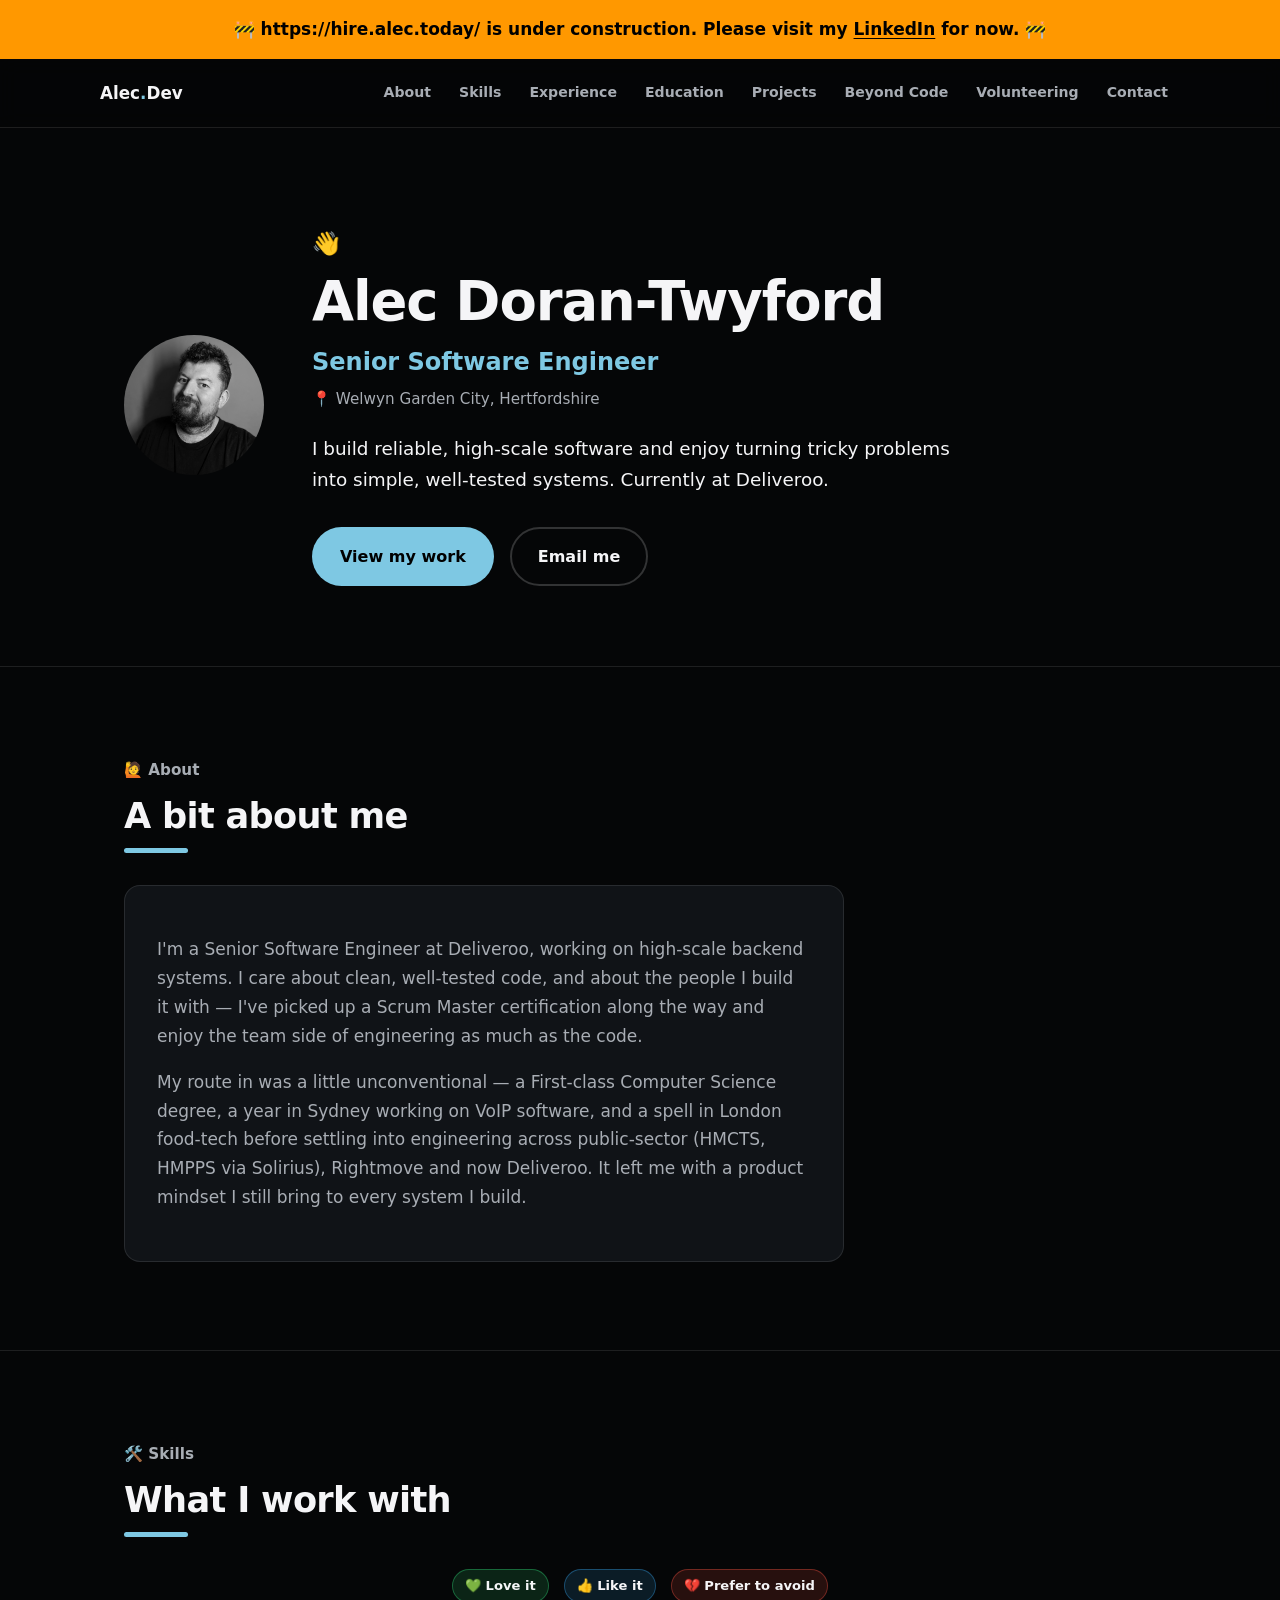
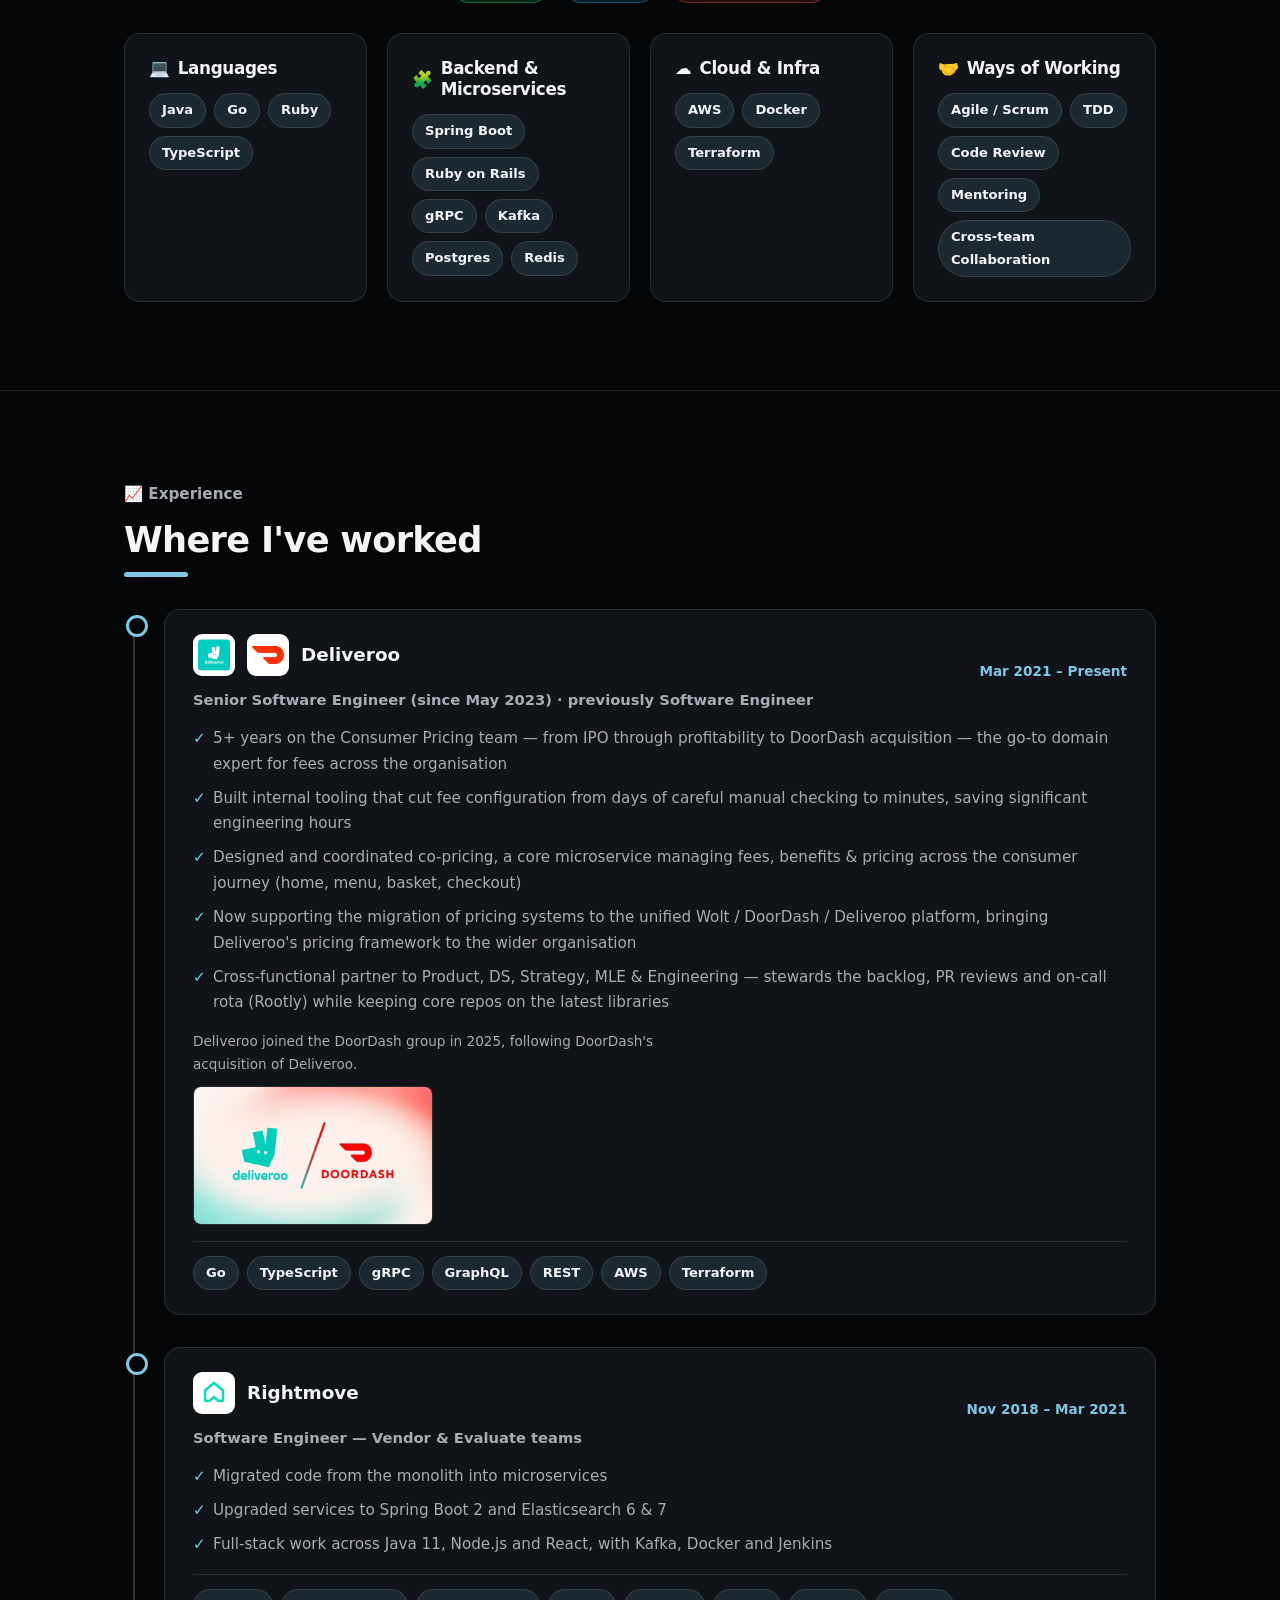
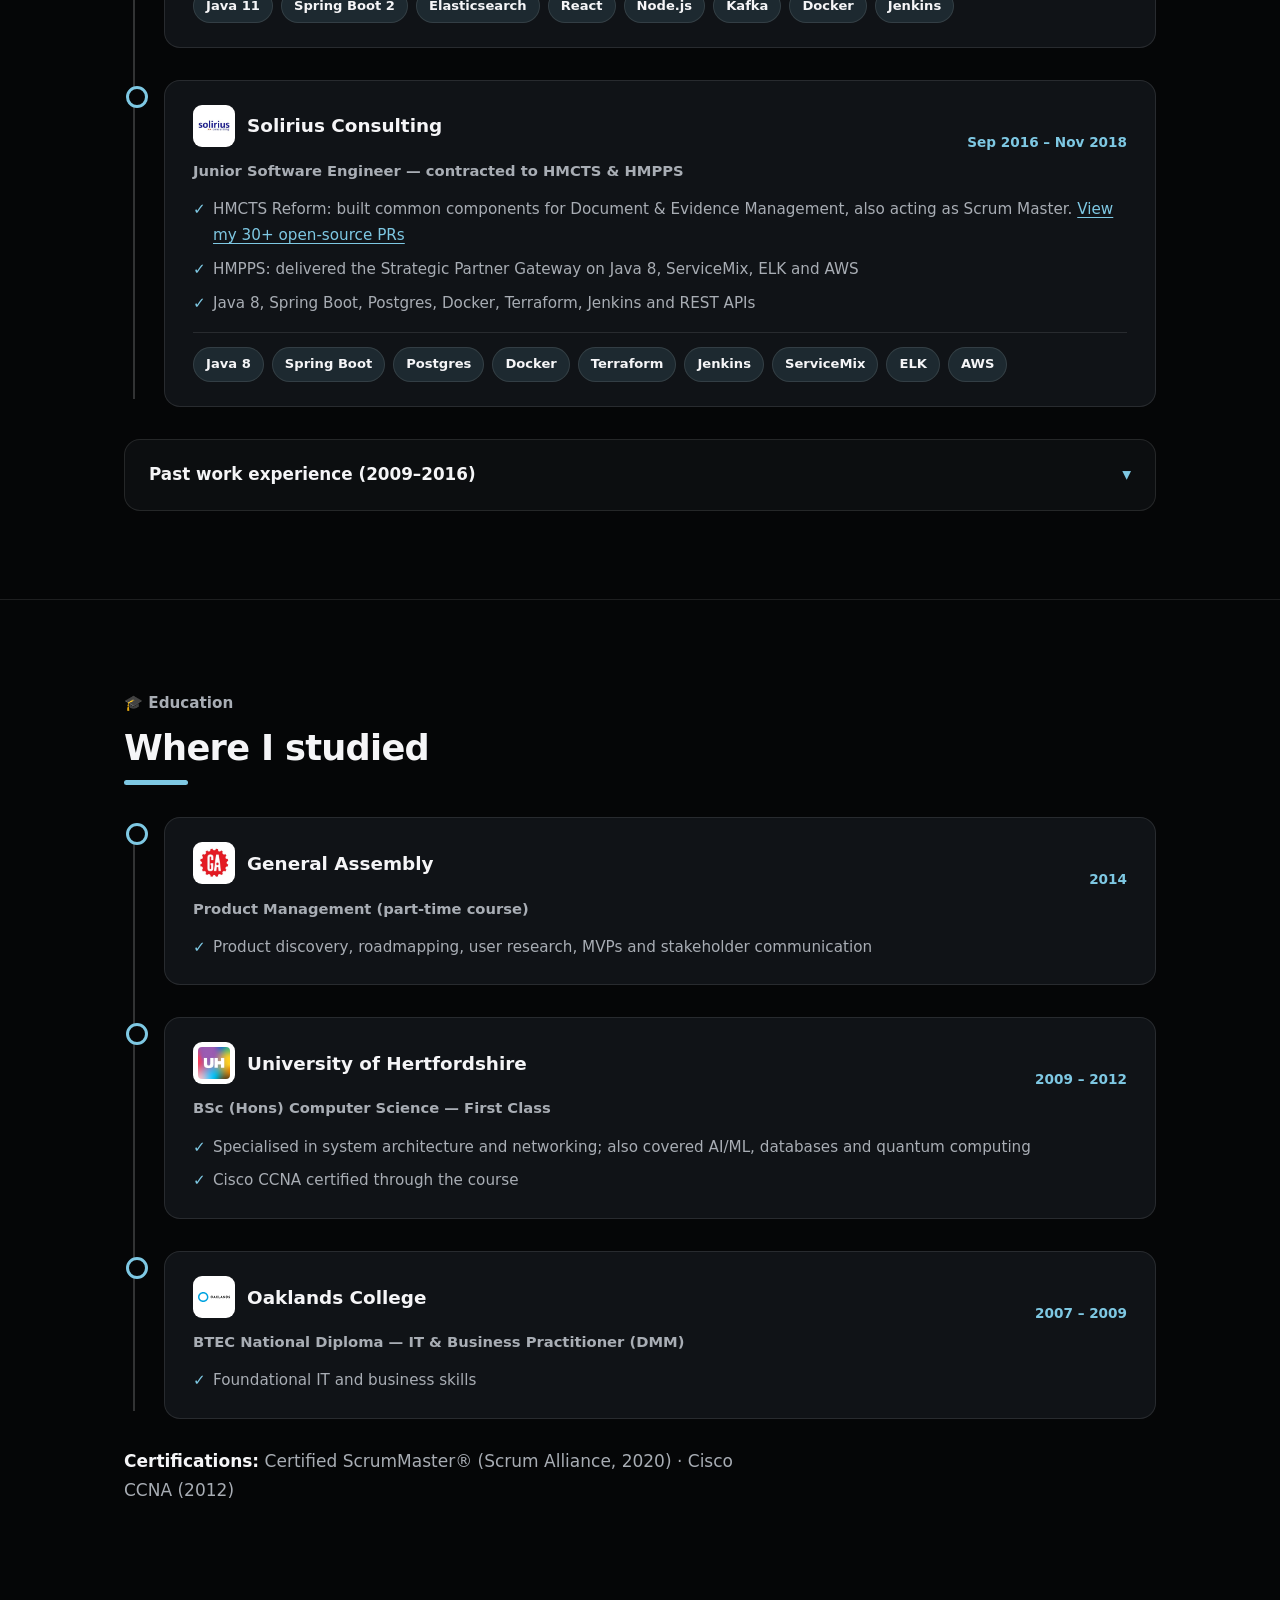
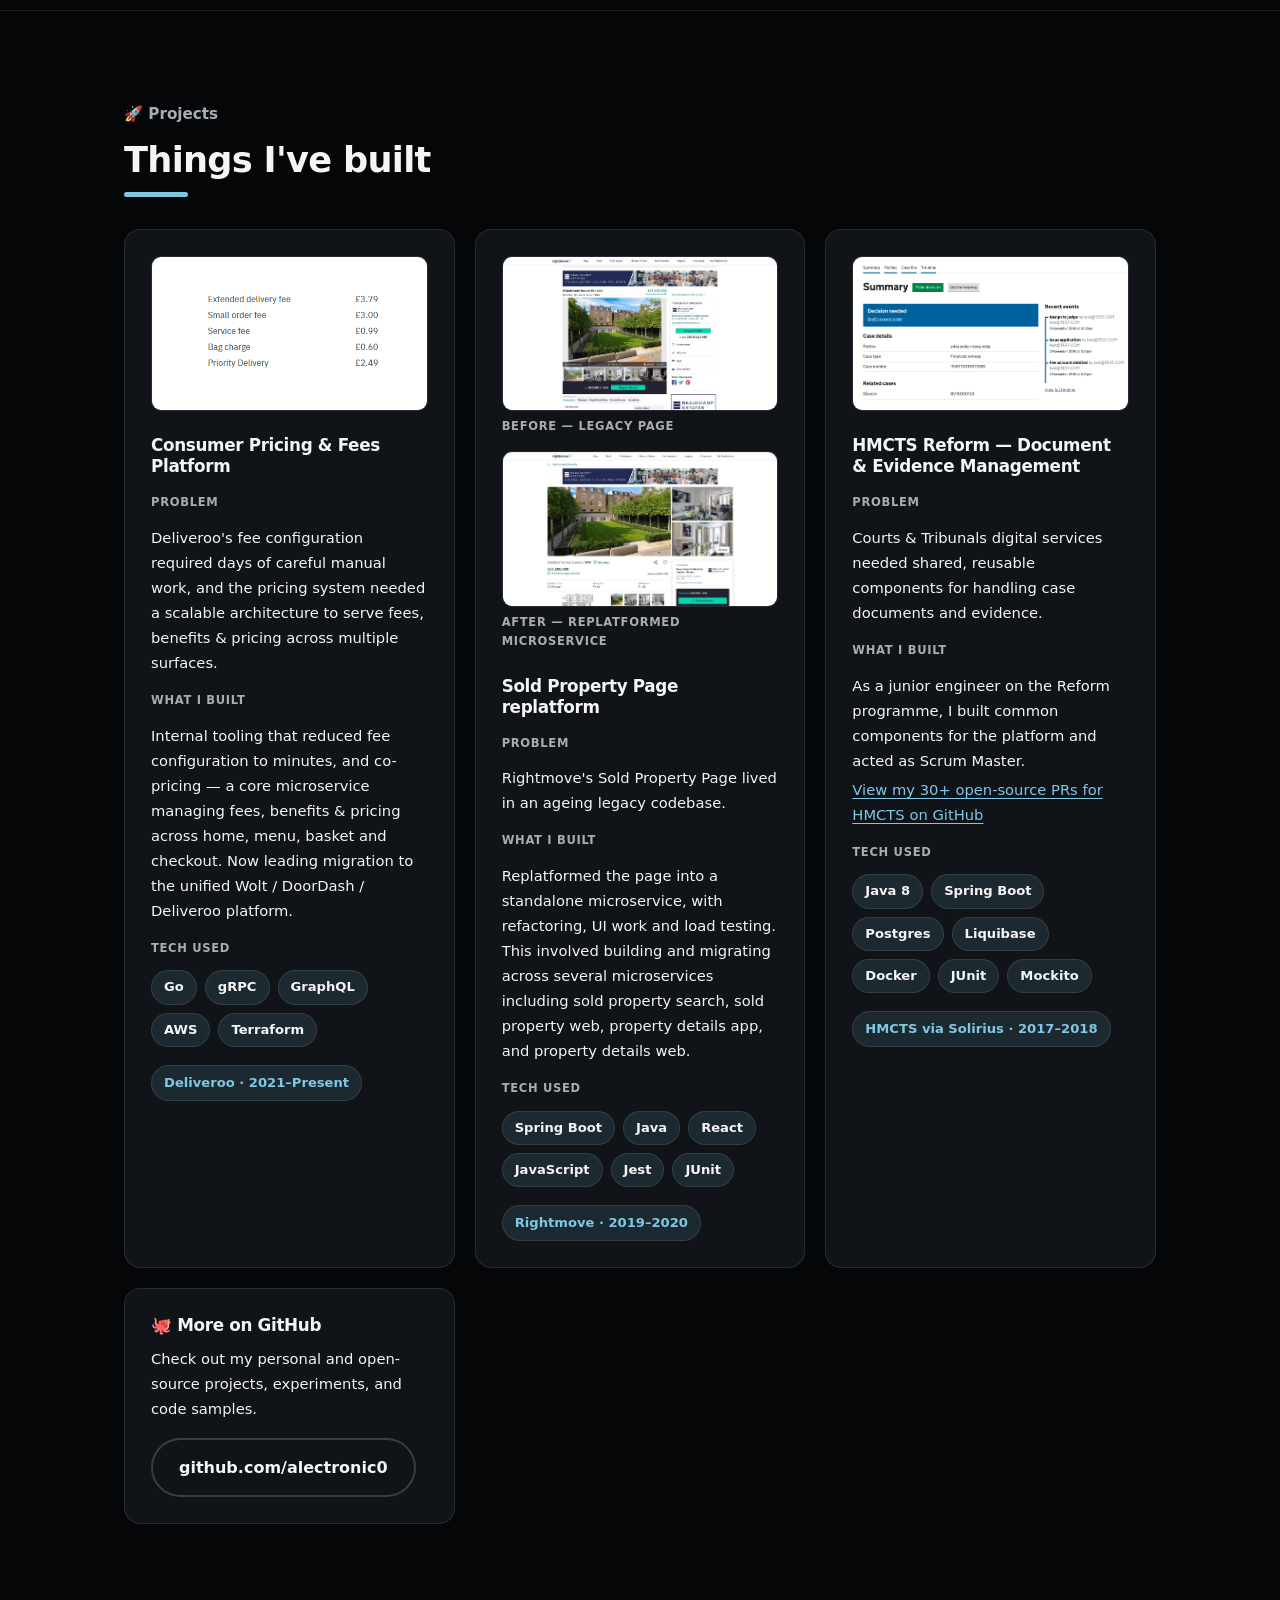
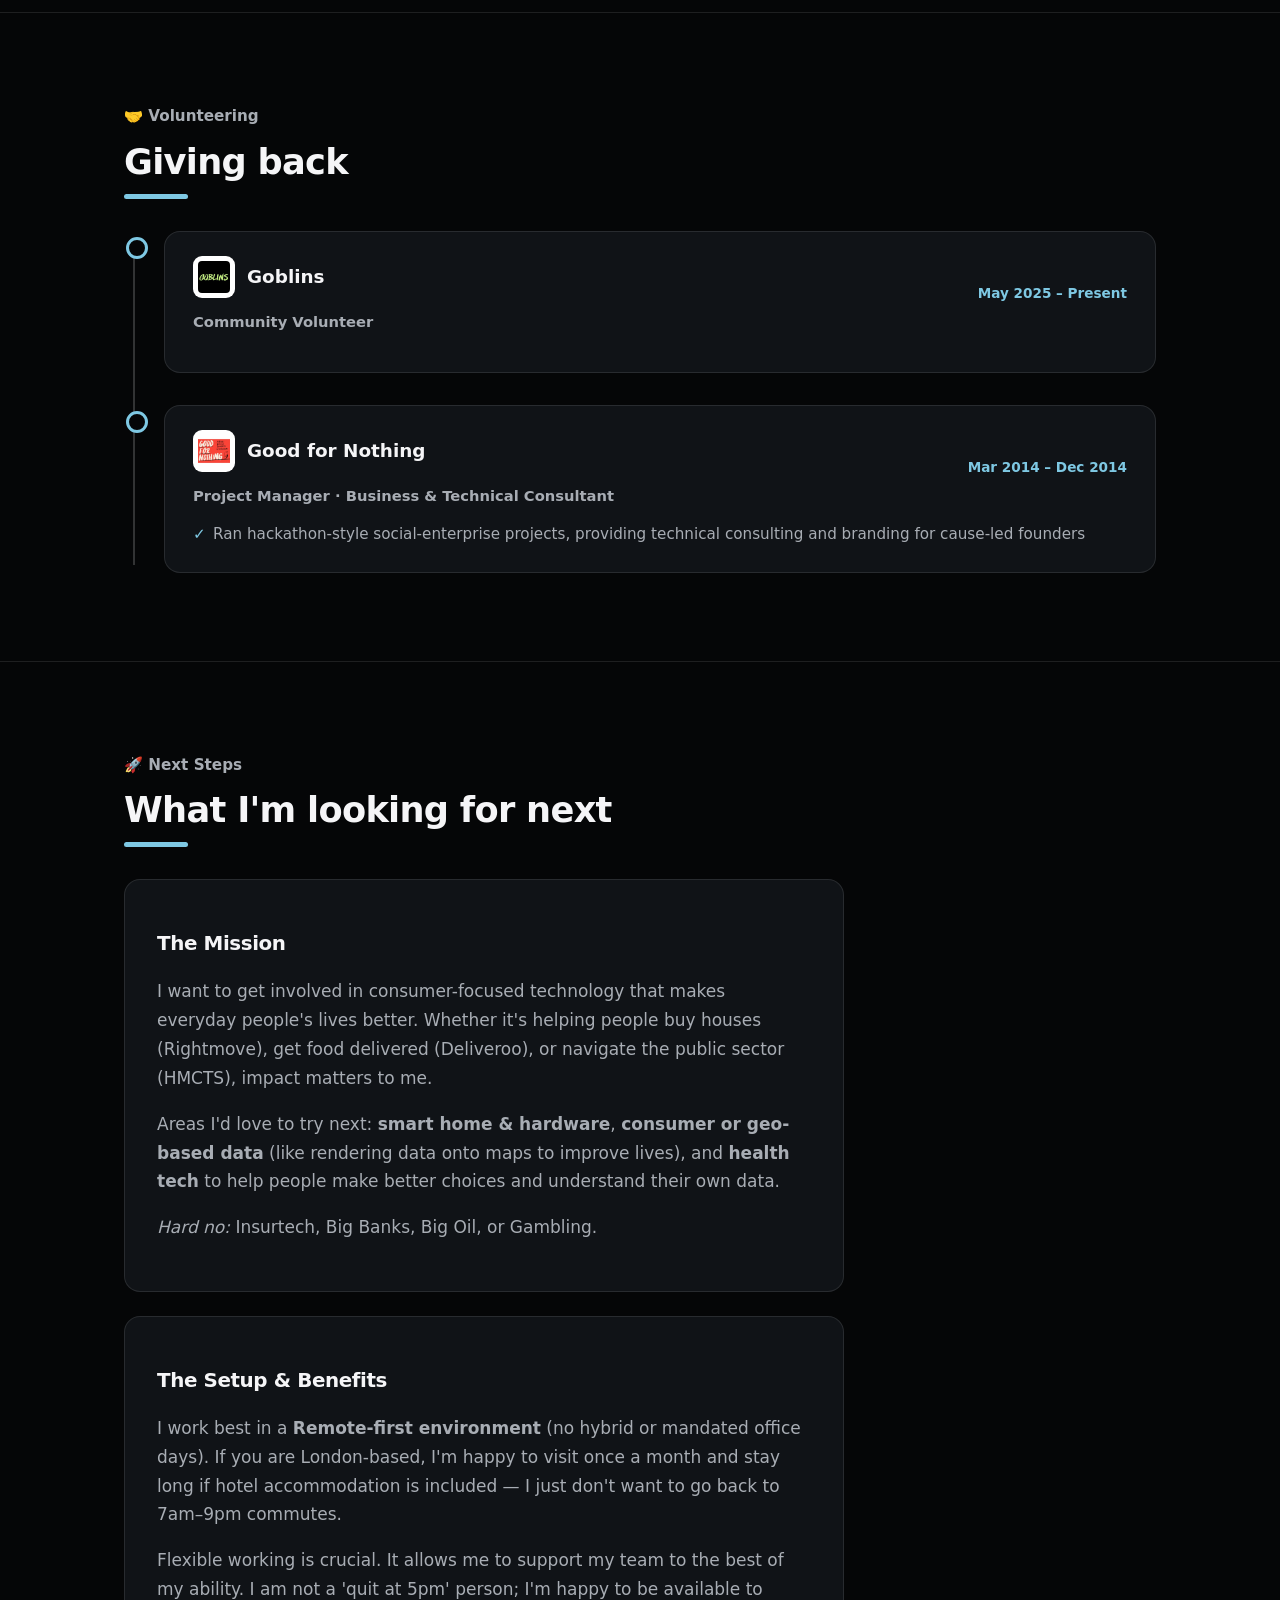
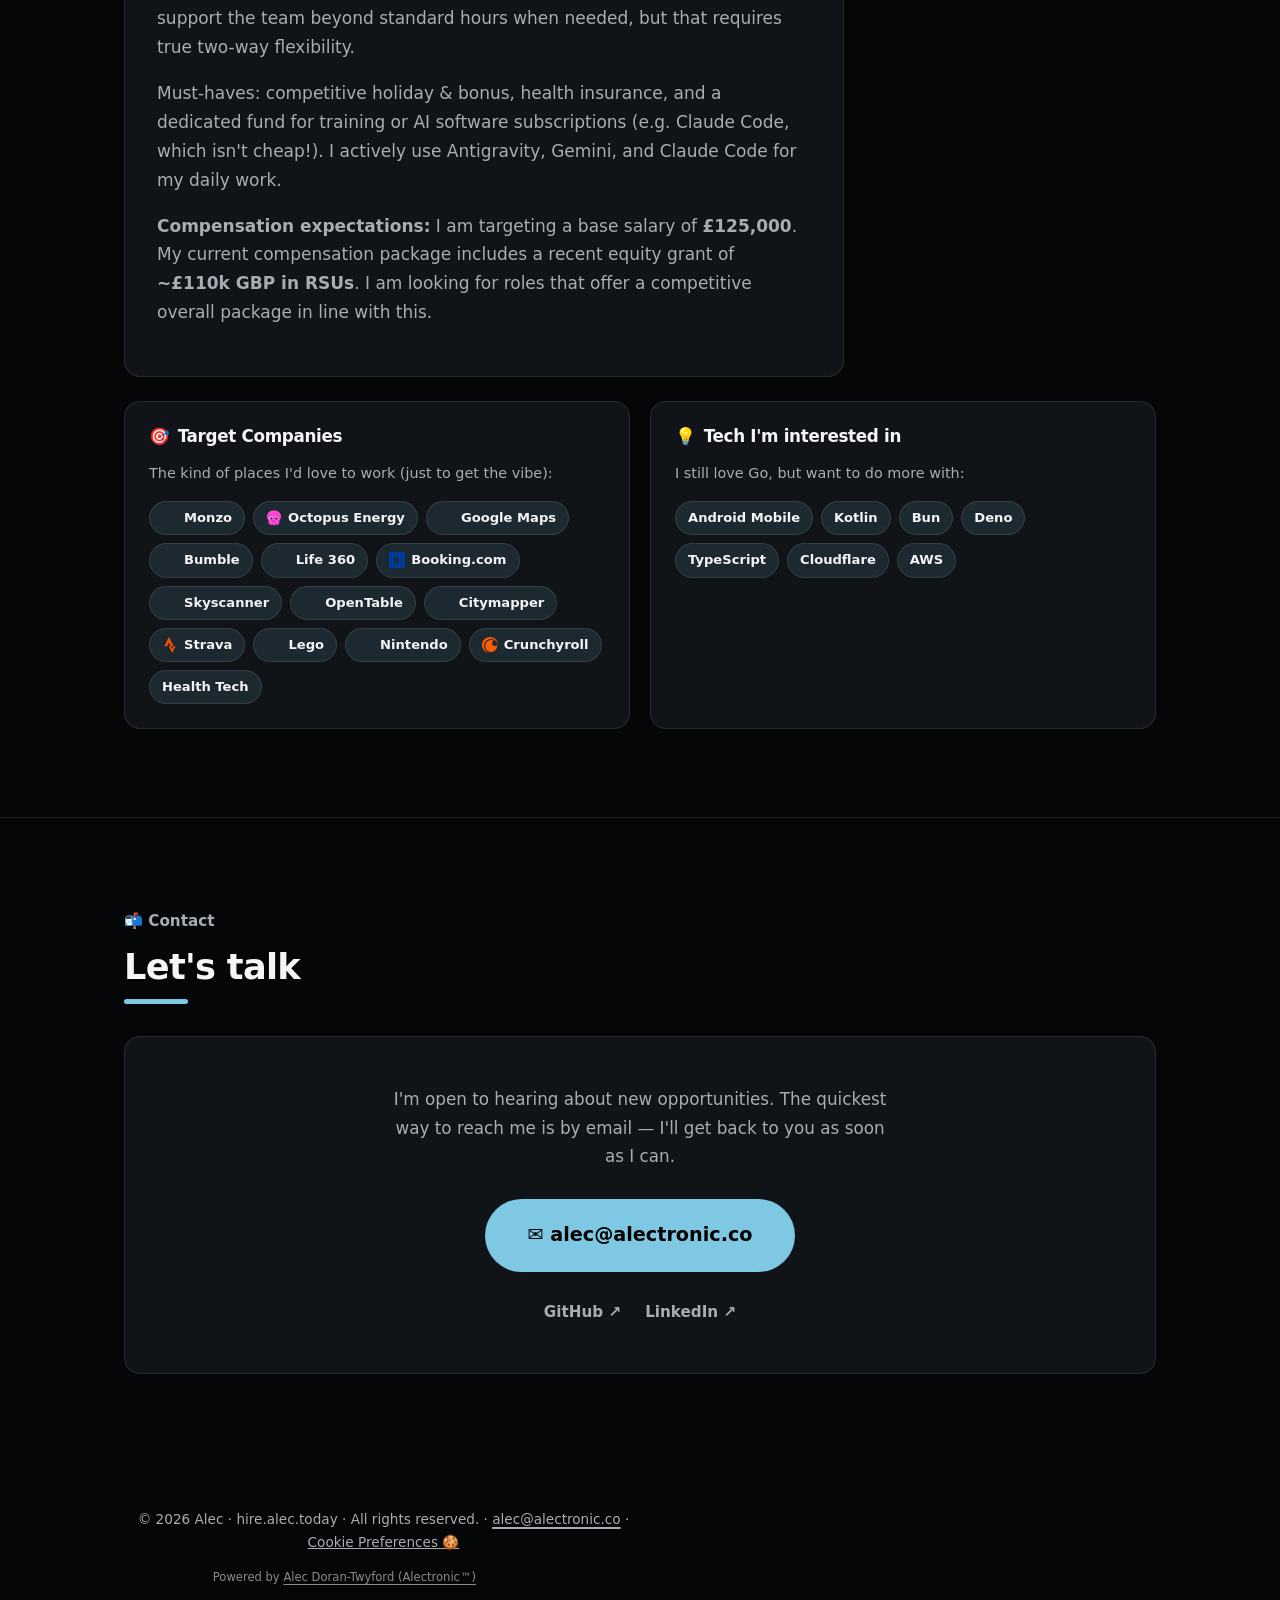
==== index.html @ e7986e58 "feat: add floating cookie button in bottom left" ====
<!DOCTYPE html>
<html lang="en">
<head>
<meta charset="UTF-8">
<meta name="viewport" content="width=device-width, initial-scale=1.0">
<title>Alec Doran-Twyford — Senior Software Engineer | Hire Me</title>
<meta name="description" content="Alec Doran-Twyford is a Senior Software Engineer at Deliveroo, based in Welwyn Garden City, Hertfordshire. Previously at Rightmove, Solirius, HMPPS and Sky. Open to new opportunities.">
<link rel="canonical" href="https://hire.alec.today/">

<!-- Open Graph -->
<meta property="og:type" content="profile">
<meta property="og:url" content="https://hire.alec.today/">
<meta property="og:site_name" content="Hire Alec">
<meta property="og:title" content="Alec Doran-Twyford — Senior Software Engineer">
<meta property="og:description" content="Senior Software Engineer at Deliveroo, based in Welwyn Garden City, Hertfordshire. Previously at Rightmove, Solirius, HMPPS and Sky.">
<meta property="og:image" content="https://hire.alec.today/assets/og-image.jpg">
<meta property="og:image:width" content="1200">
<meta property="og:image:height" content="630">
<meta property="og:image:alt" content="Alec Doran-Twyford, Senior Software Engineer at Deliveroo, based in Welwyn Garden City, Hertfordshire">

<!-- Twitter Card -->
<meta name="twitter:card" content="summary_large_image">
<meta name="twitter:title" content="Alec Doran-Twyford — Senior Software Engineer">
<meta name="twitter:description" content="Senior Software Engineer at Deliveroo, based in Welwyn Garden City, Hertfordshire. Previously at Rightmove, Solirius, HMPPS and Sky.">
<meta name="twitter:image" content="https://hire.alec.today/assets/og-image.jpg">
<meta name="twitter:image:alt" content="Alec Doran-Twyford, Senior Software Engineer at Deliveroo, based in Welwyn Garden City, Hertfordshire">

<meta name="theme-color" content="#050607">
<meta name="author" content="Alec Doran-Twyford">
<link rel="manifest" href="/manifest.json">

<!-- Structured data: helps Google understand who this page is about -->
<script type="application/ld+json">
{
  "@context": "https://schema.org",
  "@type": "ProfilePage",
  "url": "https://hire.alec.today/",
  "mainEntity": {
    "@type": "Person",
    "name": "Alec Doran-Twyford",
    "givenName": "Alec",
    "familyName": "Doran-Twyford",
    "jobTitle": "Senior Software Engineer",
    "worksFor": {
      "@type": "Organization",
      "name": "Deliveroo"
    },
    "description": "Senior Software Engineer at Deliveroo, based in Welwyn Garden City. Previously at Rightmove, Solirius, HMPPS and Sky.",
    "url": "https://hire.alec.today/",
    "image": "https://hire.alec.today/assets/og-image.jpg",
    "homeLocation": {
      "@type": "Place",
      "name": "Welwyn Garden City, England"
    },
    "sameAs": [
      "https://www.linkedin.com/in/alectronic0/",
      "https://github.com/alectronic0",
      "https://www.instagram.com/alectronic0/"
    ]
  }
}
</script>

<link rel="icon" type="image/svg+xml" href="/favicon.svg">
<link rel="icon" type="image/png" sizes="32x32" href="/favicon-32x32.png">
<link rel="shortcut icon" href="/favicon.ico">
<link rel="apple-touch-icon" sizes="180x180" href="/apple-touch-icon.png">

<link rel="stylesheet" href="css/cookieconsent.css">
<script src="js/cookieconsent.umd.js" defer></script>
<script src="js/cookieconsent-config.js" defer></script>
<link rel="stylesheet" href="css/styles.css">
  <script src="js/content.js" defer></script>
  <script src="js/main.js" defer></script>
</head>
<body>
  <!-- Content will be injected by js/main.js -->
  <button type="button" class="cookie-floating-btn" data-cc="show-preferencesModal" aria-label="Cookie Settings" title="Cookie Settings">🍪</button>
</body>
</html>
---- css/styles.css ----
:root {
    --bg: #050607;
    --bg-alt: #0c0e10;
    --card: #101317;
    --card-hover: #161a1f;
    --border: rgba(255, 255, 255, 0.10);
    --border-strong: rgba(255, 255, 255, 0.18);
    --text: #f5f5f7;
    --text-muted: #a8adb4;
    --accent: #7EC8E3;
    --accent-dark: #4fa8c6;
    --accent-wash: rgba(126, 200, 227, 0.12);
    --radius: 16px;
    --max-width: 1080px;
    --font: system-ui, -apple-system, "Segoe UI", Roboto, Helvetica, Arial, sans-serif, "Apple Color Emoji", "Segoe UI Emoji", "Segoe UI Symbol", "Noto Color Emoji";
  }

  * { box-sizing: border-box; }
  html, body { margin: 0; padding: 0; }

  html {
    scroll-behavior: smooth;
    scroll-padding-top: 76px;
  }

  body {
    background: var(--bg);
    color: var(--text);
    font-family: var(--font);
    font-size: 17px;
    line-height: 1.7;
    -webkit-font-smoothing: antialiased;
    text-rendering: optimizeLegibility;
  }

  img { max-width: 100%; display: block; }

  h1, h2, h3 { line-height: 1.25; font-weight: 800; letter-spacing: -0.02em; }

  p {
    color: var(--text-muted);
    max-width: 60ch;
  }

  a {
    color: var(--accent);
    text-decoration-thickness: 2px;
    text-underline-offset: 3px;
  }

  a:hover { color: var(--accent-dark); }

  :focus-visible {
    outline: 3px solid var(--accent);
    outline-offset: 3px;
    border-radius: 4px;
  }

  .skip-link {
    position: absolute;
    left: -999px;
    top: 0;
    background: var(--accent);
    color: #000;
    padding: 12px 20px;
    font-weight: 700;
    z-index: 1000;
    border-radius: 0 0 8px 0;
  }

  .skip-link:focus {
    left: 0;
  }

  .container {
    max-width: var(--max-width);
    margin: 0 auto;
    padding: 0 24px;
  }

  /* Nav */
  header.site-nav {
    position: sticky;
    top: 0;
    z-index: 100;
    background: rgba(5, 6, 7, 0.85);
    backdrop-filter: blur(10px);
    border-bottom: 1px solid var(--border);
  }

  .nav-inner {
    display: flex;
    align-items: center;
    justify-content: space-between;
    gap: 16px;
    padding: 14px 0;
  }

  .logo {
    font-weight: 800;
    font-size: 1.05rem;
    color: var(--text);
    text-decoration: none;
    white-space: nowrap;
  }

  .logo span { color: var(--accent); }

  .nav-links {
    display: flex;
    gap: 4px;
    overflow-x: auto;
    scrollbar-width: none;
    -ms-overflow-style: none;
  }

  .nav-links::-webkit-scrollbar { display: none; }

  .nav-links a {
    color: var(--text-muted);
    text-decoration: none;
    font-size: 0.88rem;
    font-weight: 600;
    padding: 8px 12px;
    white-space: nowrap;
    border-radius: 8px;
    transition: color 0.15s ease, background 0.15s ease;
  }

  .nav-links a:hover {
    color: var(--text);
    background: var(--accent-wash);
  }

  /* Buttons */
  .btn {
    display: inline-flex;
    align-items: center;
    justify-content: center;
    gap: 8px;
    font-family: inherit;
    font-weight: 700;
    font-size: 1rem;
    padding: 14px 26px;
    border-radius: 999px;
    text-decoration: none;
    border: 2px solid transparent;
    cursor: pointer;
    transition: transform 0.15s ease, background 0.15s ease, border-color 0.15s ease;
  }

  .btn:hover { transform: translateY(-2px); }

  .btn-primary {
    background: var(--accent);
    color: #000;
  }

  .btn-primary:hover { background: var(--accent-dark); color: #000; }

  .btn-secondary {
    background: transparent;
    color: var(--text);
    border-color: var(--border-strong);
  }

  .btn-secondary:hover {
    border-color: var(--accent);
    color: var(--accent);
  }

  .btn-large {
    font-size: 1.2rem;
    padding: 18px 40px;
  }

  /* Sections */
  section {
    padding: 88px 0;
    border-bottom: 1px solid var(--border);
    scroll-margin-top: 76px;
  }

  section:last-of-type { border-bottom: none; }

  .eyebrow {
    display: inline-block;
    font-size: 0.95rem;
    font-weight: 700;
    color: var(--text-muted);
    margin-bottom: 10px;
  }

  h2.section-title {
    font-size: clamp(1.6rem, 4vw, 2.2rem);
    margin: 0 0 10px;
  }

  .title-underline {
    width: 64px;
    height: 5px;
    background: var(--accent);
    border-radius: 3px;
    margin: 0 0 32px;
  }

  .section-intro {
    max-width: 60ch;
    margin-bottom: 36px;
  }

  /* Hero */
  .hero {
    padding: 96px 0 80px;
    border-bottom: 1px solid var(--border);
  }

  .hero-inner {
    display: flex;
    align-items: center;
    gap: 48px;
    flex-wrap: wrap;
  }

  .hero-avatar {
    width: 140px;
    height: 140px;
    border-radius: 50%;
    flex-shrink: 0;
  }

  .hero-content { flex: 1; min-width: 280px; }

  .hero-wave { font-size: 1.4rem; margin-bottom: 6px; }

  .hero h1 {
    font-size: clamp(2.1rem, 6vw, 3.4rem);
    margin: 0 0 6px;
  }

  .hero .role {
    font-size: clamp(1.1rem, 3vw, 1.5rem);
    font-weight: 700;
    color: var(--accent);
    margin-bottom: 4px;
  }

  .hero .location {
    color: var(--text-muted);
    font-size: 0.95rem;
    margin-bottom: 20px;
  }

  .hero .pitch {
    font-size: 1.15rem;
    color: var(--text);
    max-width: 56ch;
    margin-bottom: 32px;
  }

  .hero-actions {
    display: flex;
    gap: 16px;
    flex-wrap: wrap;
  }

  /* About */
  .about-card {
    background: var(--card);
    border: 1px solid var(--border);
    border-radius: var(--radius);
    padding: 32px;
    max-width: 720px;
  }

  /* Skills */
  .skills-grid {
    display: grid;
    grid-template-columns: repeat(auto-fit, minmax(240px, 1fr));
    gap: 20px;
  }

  .skill-card {
    background: var(--card);
    border: 1px solid var(--border);
    border-radius: var(--radius);
    padding: 24px;
    transition: border-color 0.15s ease, transform 0.15s ease;
  }

  .skill-card:hover {
    border-color: var(--accent);
    transform: translateY(-3px);
  }

  .skill-card h3 {
    font-size: 1.05rem;
    margin: 0 0 14px;
    display: flex;
    align-items: center;
    gap: 8px;
  }

  .tags {
    display: flex;
    flex-wrap: wrap;
    gap: 8px;
  }

  .tag {
    display: inline-flex;
    align-items: center;
    gap: 6px;
    font-size: 0.82rem;
    font-weight: 600;
    background: var(--accent-wash);
    border: 1px solid var(--border);
    color: var(--text);
    padding: 5px 12px;
    border-radius: 999px;
    transition: all 0.2s ease;
  }

  .tag.tag-love {
    background: rgba(46, 204, 113, 0.15);
    border-color: rgba(46, 204, 113, 0.4);
  }
  .tag.tag-like {
    background: rgba(52, 152, 219, 0.15);
    border-color: rgba(52, 152, 219, 0.4);
  }
  .tag.tag-avoid {
    background: rgba(231, 76, 60, 0.15);
    border-color: rgba(231, 76, 60, 0.4);
  }

  .tag img {
    width: 16px;
    height: 16px;
    flex-shrink: 0;
  }

  .skills-legend {
    display: flex;
    gap: 15px;
    justify-content: center;
    margin-bottom: 30px;
    flex-wrap: wrap;
  }

  /* Experience timeline */
  .timeline {
    position: relative;
    display: flex;
    flex-direction: column;
    gap: 32px;
    list-style: none;
    margin: 0;
    padding: 0;
  }

  .timeline::before {
    content: '';
    position: absolute;
    left: 9px;
    top: 8px;
    bottom: 8px;
    width: 2px;
    background: var(--border-strong);
  }

  .timeline-item {
    position: relative;
    padding-left: 40px;
  }

  .timeline-item::before {
    content: '';
    position: absolute;
    left: 2px;
    top: 6px;
    width: 16px;
    height: 16px;
    border-radius: 50%;
    background: var(--bg);
    border: 3px solid var(--accent);
  }

  .timeline-card {
    background: var(--card);
    border: 1px solid var(--border);
    border-radius: var(--radius);
    padding: 24px 28px;
  }

  .timeline-header {
    display: flex;
    justify-content: space-between;
    align-items: baseline;
    gap: 16px;
    flex-wrap: wrap;
    margin-bottom: 4px;
  }

  .timeline-company-wrap {
    display: flex;
    align-items: center;
    gap: 12px;
    min-width: 0;
  }

  .timeline-logo {
    width: 42px;
    height: 42px;
    border-radius: 9px;
    object-fit: contain;
    background: #fff;
    padding: 5px;
    flex-shrink: 0;
  }

  .timeline-company {
    font-size: 1.15rem;
    font-weight: 800;
    color: var(--text);
  }

  .timeline-dates {
    font-size: 0.85rem;
    font-weight: 700;
    color: var(--accent);
    white-space: nowrap;
  }

  .timeline-role {
    color: var(--text-muted);
    font-weight: 600;
    font-size: 0.92rem;
    margin-bottom: 14px;
  }

  .timeline-bullets {
    list-style: none;
    margin: 0;
    padding: 0;
    display: flex;
    flex-direction: column;
    gap: 8px;
  }

  .timeline-bullets li {
    position: relative;
    padding-left: 20px;
    color: var(--text-muted);
    font-size: 0.95rem;
  }

  .timeline-bullets li::before {
    content: '✓';
    position: absolute;
    left: 0;
    color: var(--accent);
    font-weight: 700;
  }



  /* Projects */
  .project-grid {
    display: grid;
    grid-template-columns: repeat(auto-fit, minmax(280px, 1fr));
    gap: 20px;
  }

  .project-card {
    background: var(--card);
    border: 1px solid var(--border);
    border-radius: var(--radius);
    padding: 26px;
    display: flex;
    flex-direction: column;
    gap: 10px;
    transition: border-color 0.15s ease, transform 0.15s ease;
  }

  .project-card:hover {
    border-color: var(--accent);
    transform: translateY(-3px);
  }

  .project-card h3 {
    font-size: 1.05rem;
    margin: 0;
  }

  .project-thumb {
    width: 100%;
    margin: 0 0 14px;
    border-radius: 10px;
    border: 1px solid var(--border);
    aspect-ratio: 16 / 9;
    object-fit: cover;
    object-position: top;
  }

  /* Before / after comparison */
  .before-after {
    display: grid;
    gap: 14px;
    margin-bottom: 14px;
  }

  .before-after figure { margin: 0; }

  .before-after img {
    width: 100%;
    display: block;
    border-radius: 10px;
    border: 1px solid var(--border);
    aspect-ratio: 16 / 9;
    object-fit: cover;
    object-position: top;
  }

  .before-after figcaption {
    font-size: 0.72rem;
    font-weight: 700;
    text-transform: uppercase;
    letter-spacing: 0.06em;
    color: var(--text-muted);
    margin-top: 6px;
  }

  /* Acquisition note + banner */
  .timeline-note {
    margin: 14px 0 0;
    font-size: 0.85rem;
    color: var(--text-muted);
  }

  .acq-banner {
    margin-top: 10px;
    max-width: 240px;
    width: 100%;
    border-radius: 8px;
    border: 1px solid var(--border);
    display: block;
  }

  /* Tech chip row at the foot of a card (reuses .tags/.tag) */
  .card-tech {
    margin-top: 16px;
    padding-top: 14px;
    border-top: 1px solid var(--border);
  }

  /* Collapsible "past work" */
  .past-work {
    margin-top: 32px;
    border: 1px solid var(--border);
    border-radius: var(--radius);
    background: var(--bg-alt);
    overflow: hidden;
  }

  .past-work > summary {
    cursor: pointer;
    padding: 20px 24px;
    font-weight: 700;
    font-size: 1.05rem;
    color: var(--text);
    list-style: none;
    display: flex;
    align-items: center;
    justify-content: space-between;
    gap: 12px;
  }

  .past-work > summary::-webkit-details-marker { display: none; }

  .past-work > summary::after {
    content: '▾';
    color: var(--accent);
    font-size: 1.1rem;
    transition: transform 0.2s ease;
  }

  .past-work[open] > summary::after { transform: rotate(180deg); }

  .past-work-intro {
    padding: 0 24px;
    margin: 0 0 8px;
    font-size: 0.95rem;
  }

  .past-work .timeline { padding: 12px 24px 28px; }

  .project-field-label {
    font-size: 0.72rem;
    font-weight: 700;
    text-transform: uppercase;
    letter-spacing: 0.06em;
    color: var(--text-muted);
    margin: 6px 0 2px;
  }

  .project-field-value {
    color: var(--text);
    font-size: 0.92rem;
    margin: 0;
  }

  .project-impact {
    display: inline-block;
    margin-top: 8px;
    align-self: flex-start;
    background: var(--accent-wash);
    border: 1px solid var(--border);
    color: var(--accent);
    font-weight: 700;
    font-size: 0.82rem;
    padding: 6px 12px;
    border-radius: 999px;
  }

  .project-card.github {
    justify-content: center;
    align-items: flex-start;
  }

  .project-card.github a.btn { margin-top: 6px; }

  /* Beyond code */
  .beyond-grid {
    display: grid;
    grid-template-columns: repeat(auto-fit, minmax(150px, 1fr));
    gap: 16px;
  }

  .beyond-card {
    background: var(--card);
    border: 1px solid var(--border);
    border-radius: var(--radius);
    padding: 24px 16px;
    text-align: center;
    transition: border-color 0.15s ease, transform 0.15s ease;
  }

  .beyond-card:hover {
    border-color: var(--accent);
    transform: translateY(-3px);
  }

  .beyond-emoji {
    font-size: 2rem;
    margin-bottom: 10px;
  }

  .beyond-card p {
    margin: 0;
    color: var(--text);
    font-weight: 600;
    font-size: 0.95rem;
  }

  /* Contact */
  .contact-box {
    background: var(--card);
    border: 1px solid var(--border);
    border-radius: var(--radius);
    padding: 48px 32px;
    text-align: center;
  }

  .contact-box p {
    margin: 0 auto 28px;
    max-width: 48ch;
    font-size: 1.05rem;
  }

  .contact-links {
    display: flex;
    justify-content: center;
    gap: 24px;
    flex-wrap: wrap;
    margin-top: 28px;
  }

  .contact-links a {
    color: var(--text-muted);
    text-decoration: none;
    font-weight: 600;
    font-size: 0.95rem;
  }

  .contact-links a:hover { color: var(--accent); }

  /* Footer */
  footer {
    padding: 32px 0;
    text-align: center;
    color: var(--text-muted);
    font-size: 0.85rem;
  }

  footer a { color: var(--text-muted); }
  footer a:hover { color: var(--accent); }

  .project-thumb, .before-after img {
    cursor: zoom-in;
  }

  /* Lightbox */
  .lightbox {
    display: none;
    position: fixed;
    z-index: 1000;
    left: 0;
    top: 0;
    width: 100%;
    height: 100%;
    background-color: rgba(5, 6, 7, 0.95);
    align-items: center;
    justify-content: center;
    backdrop-filter: blur(5px);
  }
  .lightbox.active {
    display: flex;
  }
  .lightbox-content {
    max-width: 90%;
    max-height: 90vh;
    border-radius: var(--radius);
    box-shadow: 0 10px 30px rgba(0,0,0,0.5);
    object-fit: contain;
  }
  .lightbox-close {
    position: absolute;
    top: 20px;
    right: 30px;
    color: var(--text-muted);
    font-size: 40px;
    font-weight: 300;
    cursor: pointer;
    line-height: 1;
  }
  .lightbox-close:hover {
    color: var(--text);
  }

  /* Responsive */
  @media (max-width: 768px) {
    section { padding: 64px 0; }
    .hero { padding: 64px 0 56px; }
    .hero-inner { gap: 28px; }
    .hero-avatar { width: 100px; height: 100px; }
    .timeline-header { flex-direction: column; gap: 2px; }
  }

  @media (prefers-reduced-motion: reduce) {
    html { scroll-behavior: auto; }
    *, *::before, *::after {
      animation-duration: 0.001ms !important;
      animation-iteration-count: 1 !important;
      transition-duration: 0.001ms !important;
    }
    .btn:hover, .skill-card:hover, .project-card:hover, .beyond-card:hover {
      transform: none;
    }
  }

/* ── Floating Cookie Button ── */
.cookie-floating-btn {
  position: fixed;
  bottom: 20px;
  left: 20px;
  z-index: 9990;
  width: 44px;
  height: 44px;
  border-radius: 50%;
  background: #1e293b;
  border: 1px solid rgba(56, 189, 248, 0.3);
  color: #f8fafc;
  font-size: 1.25rem;
  display: flex;
  align-items: center;
  justify-content: center;
  cursor: pointer;
  box-shadow: 0 4px 16px rgba(0, 0, 0, 0.4);
  transition: transform 0.2s ease, box-shadow 0.2s ease;
}
.cookie-floating-btn:hover {
  transform: scale(1.1);
  box-shadow: 0 6px 20px rgba(56, 189, 248, 0.3);
}
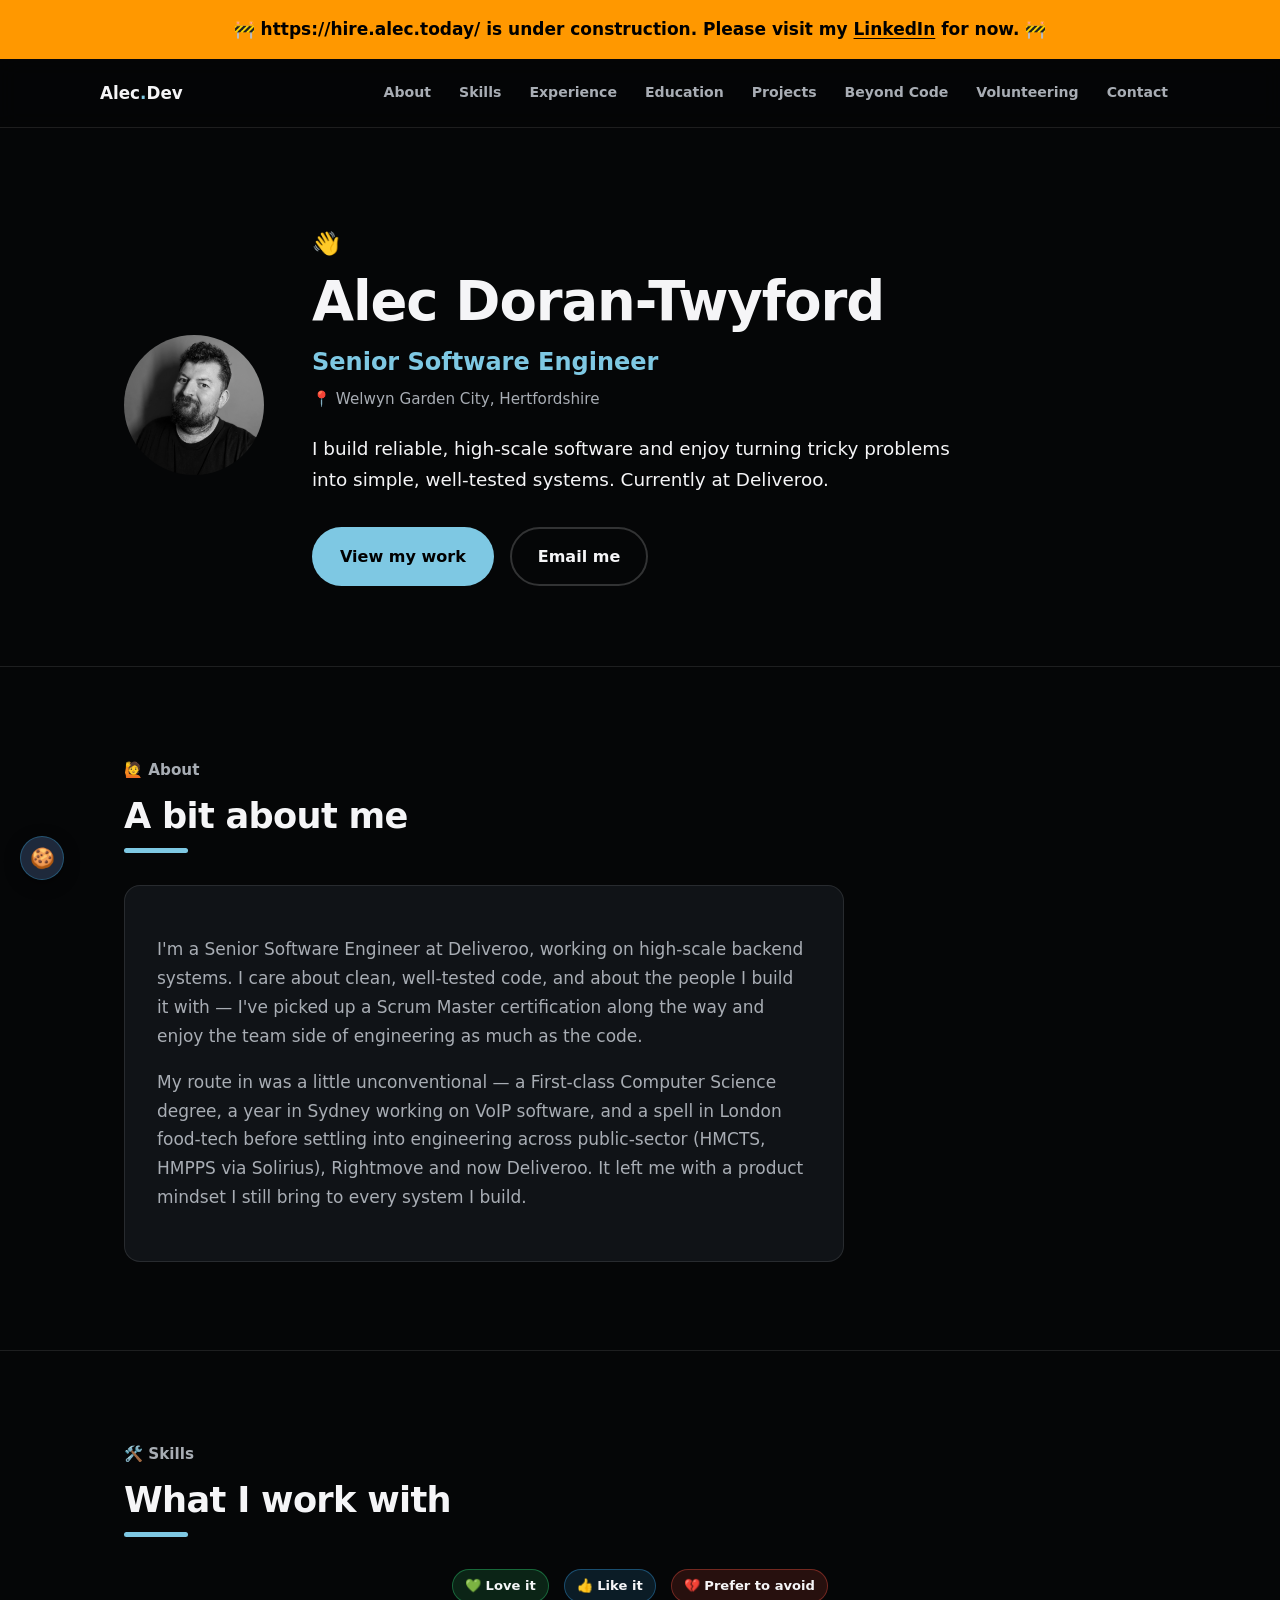
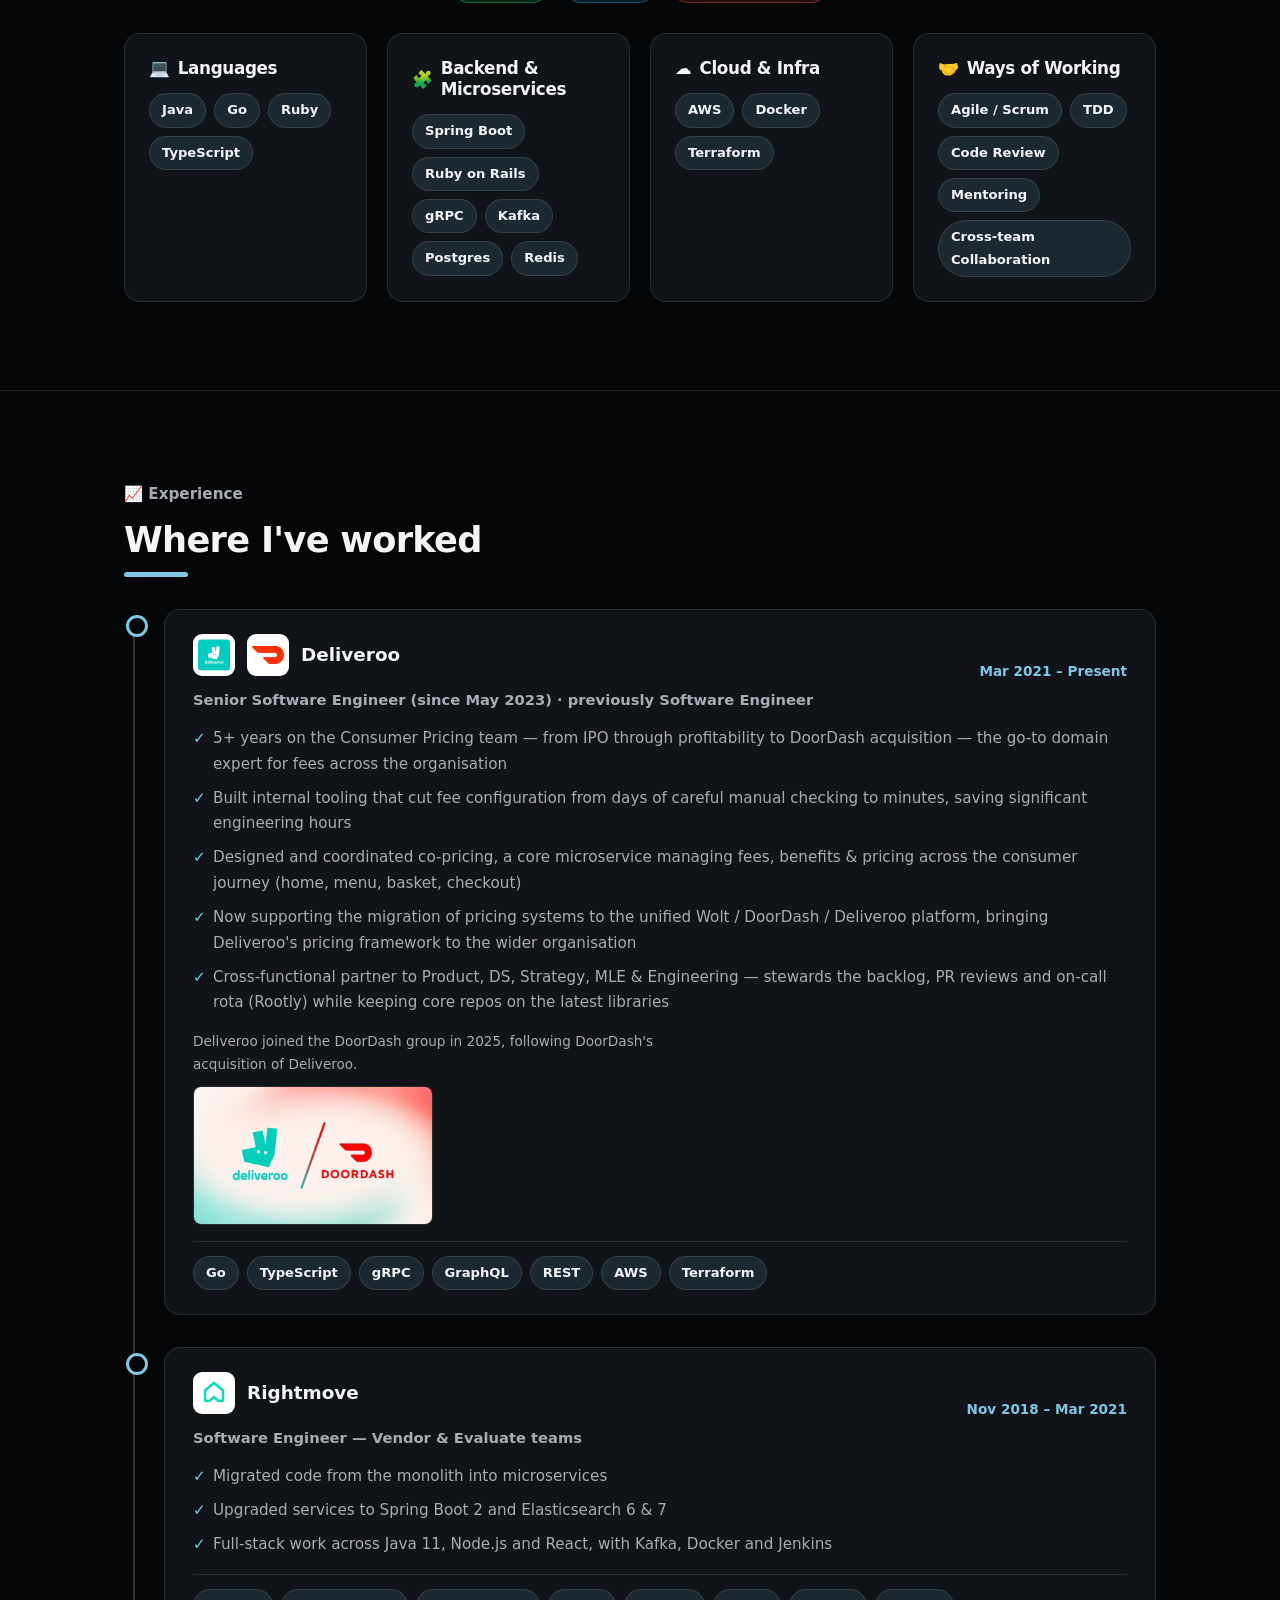
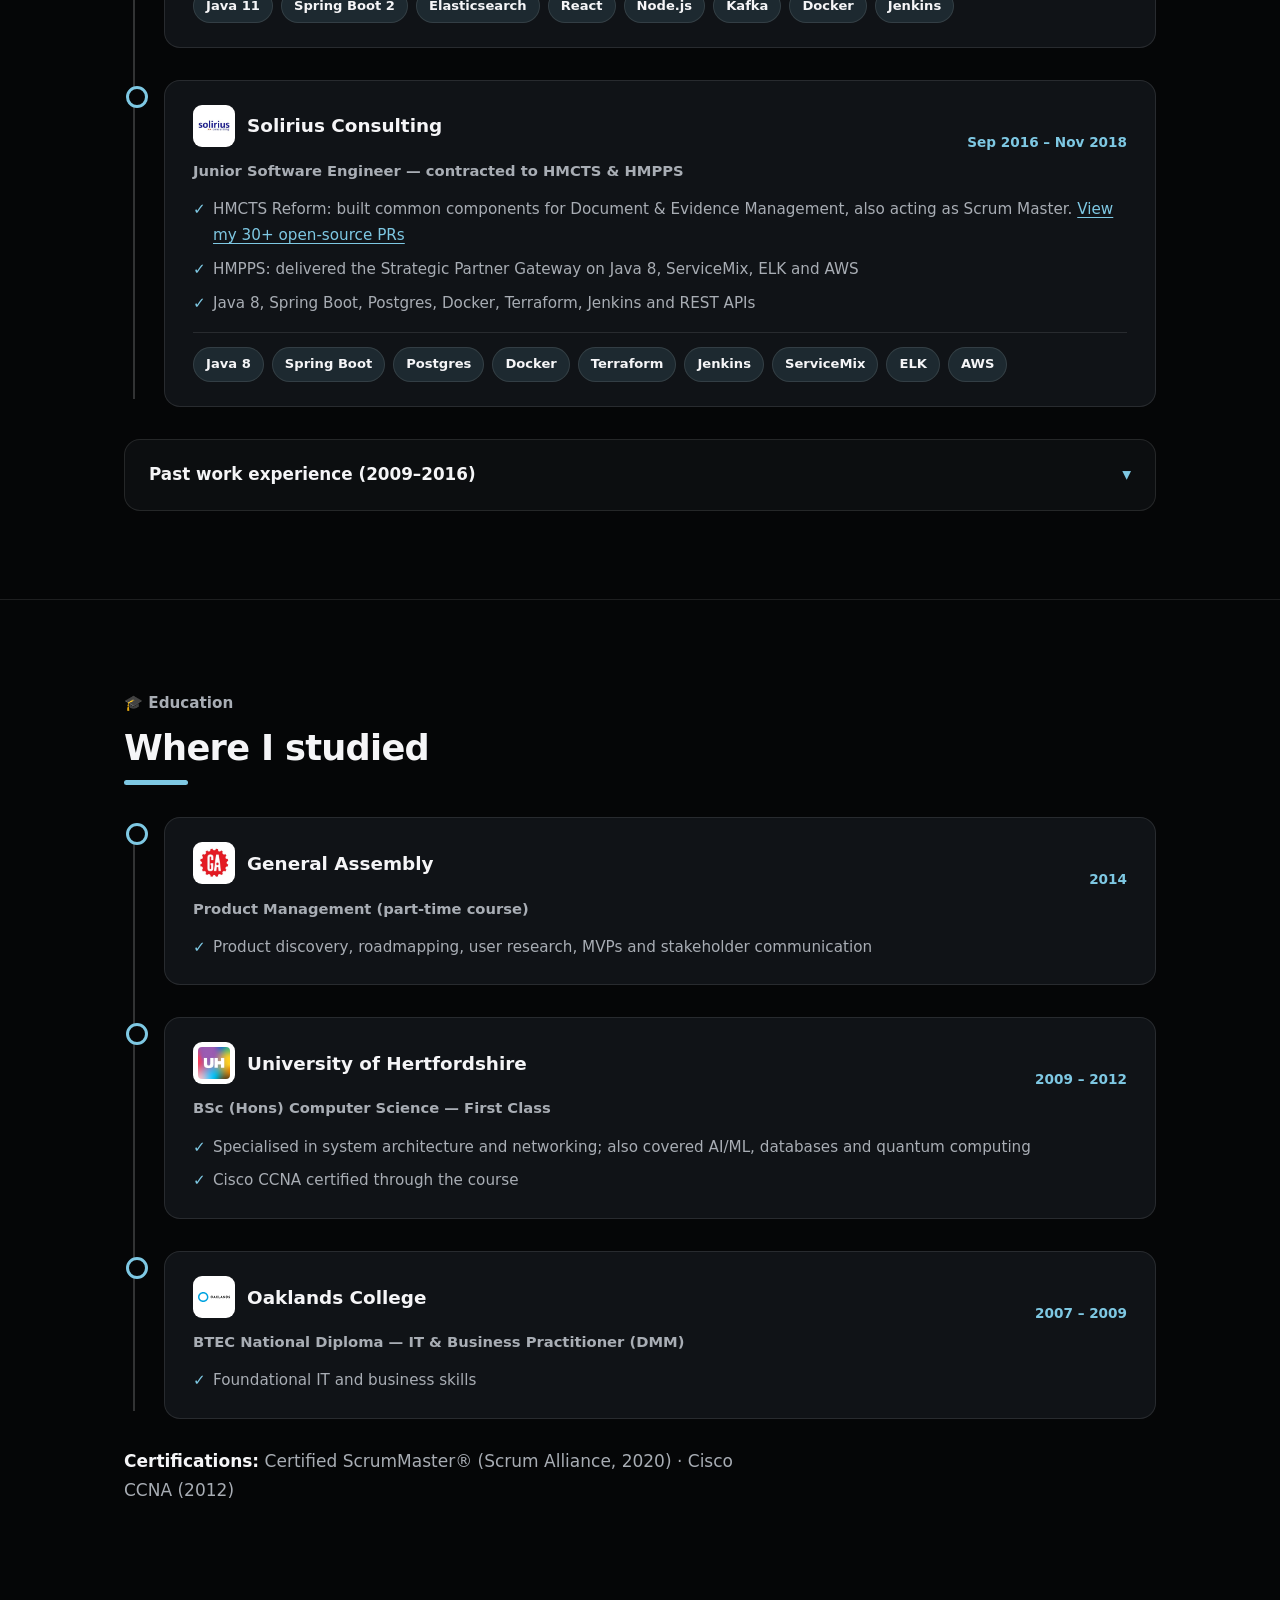
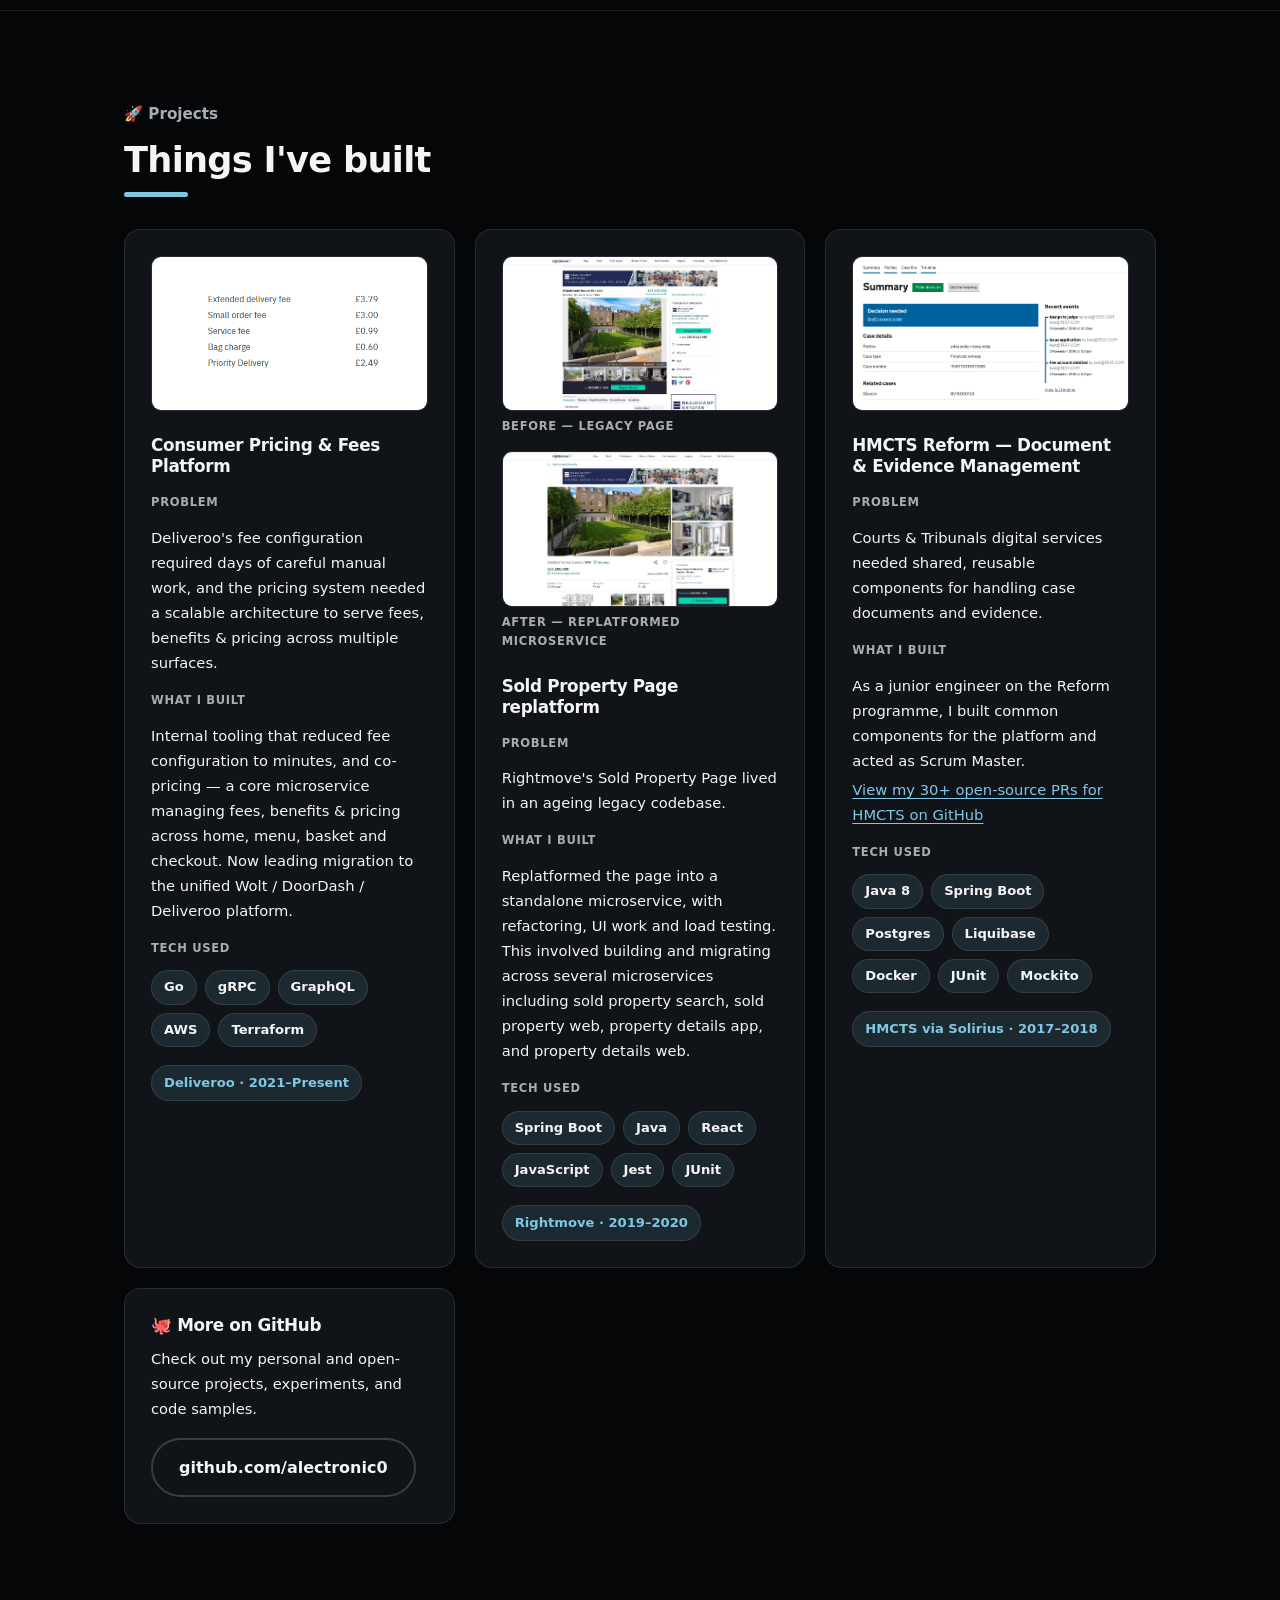
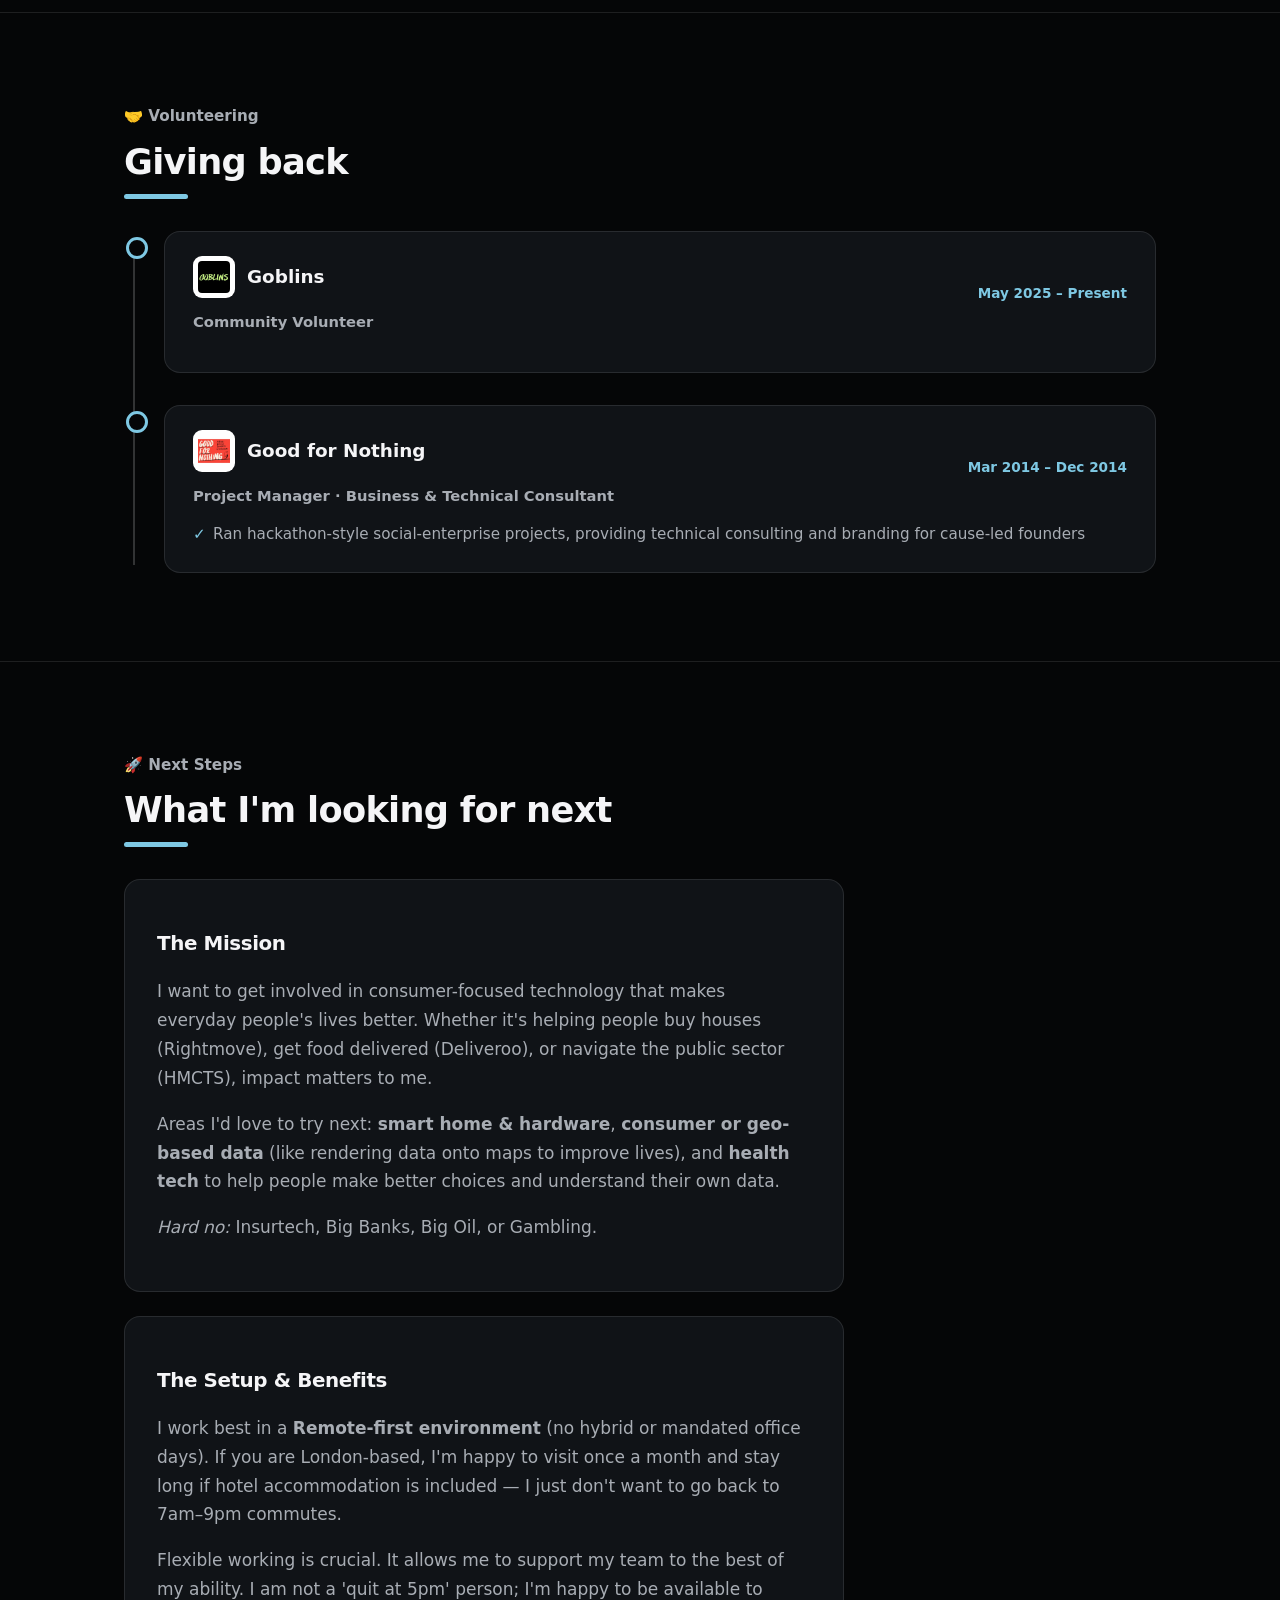
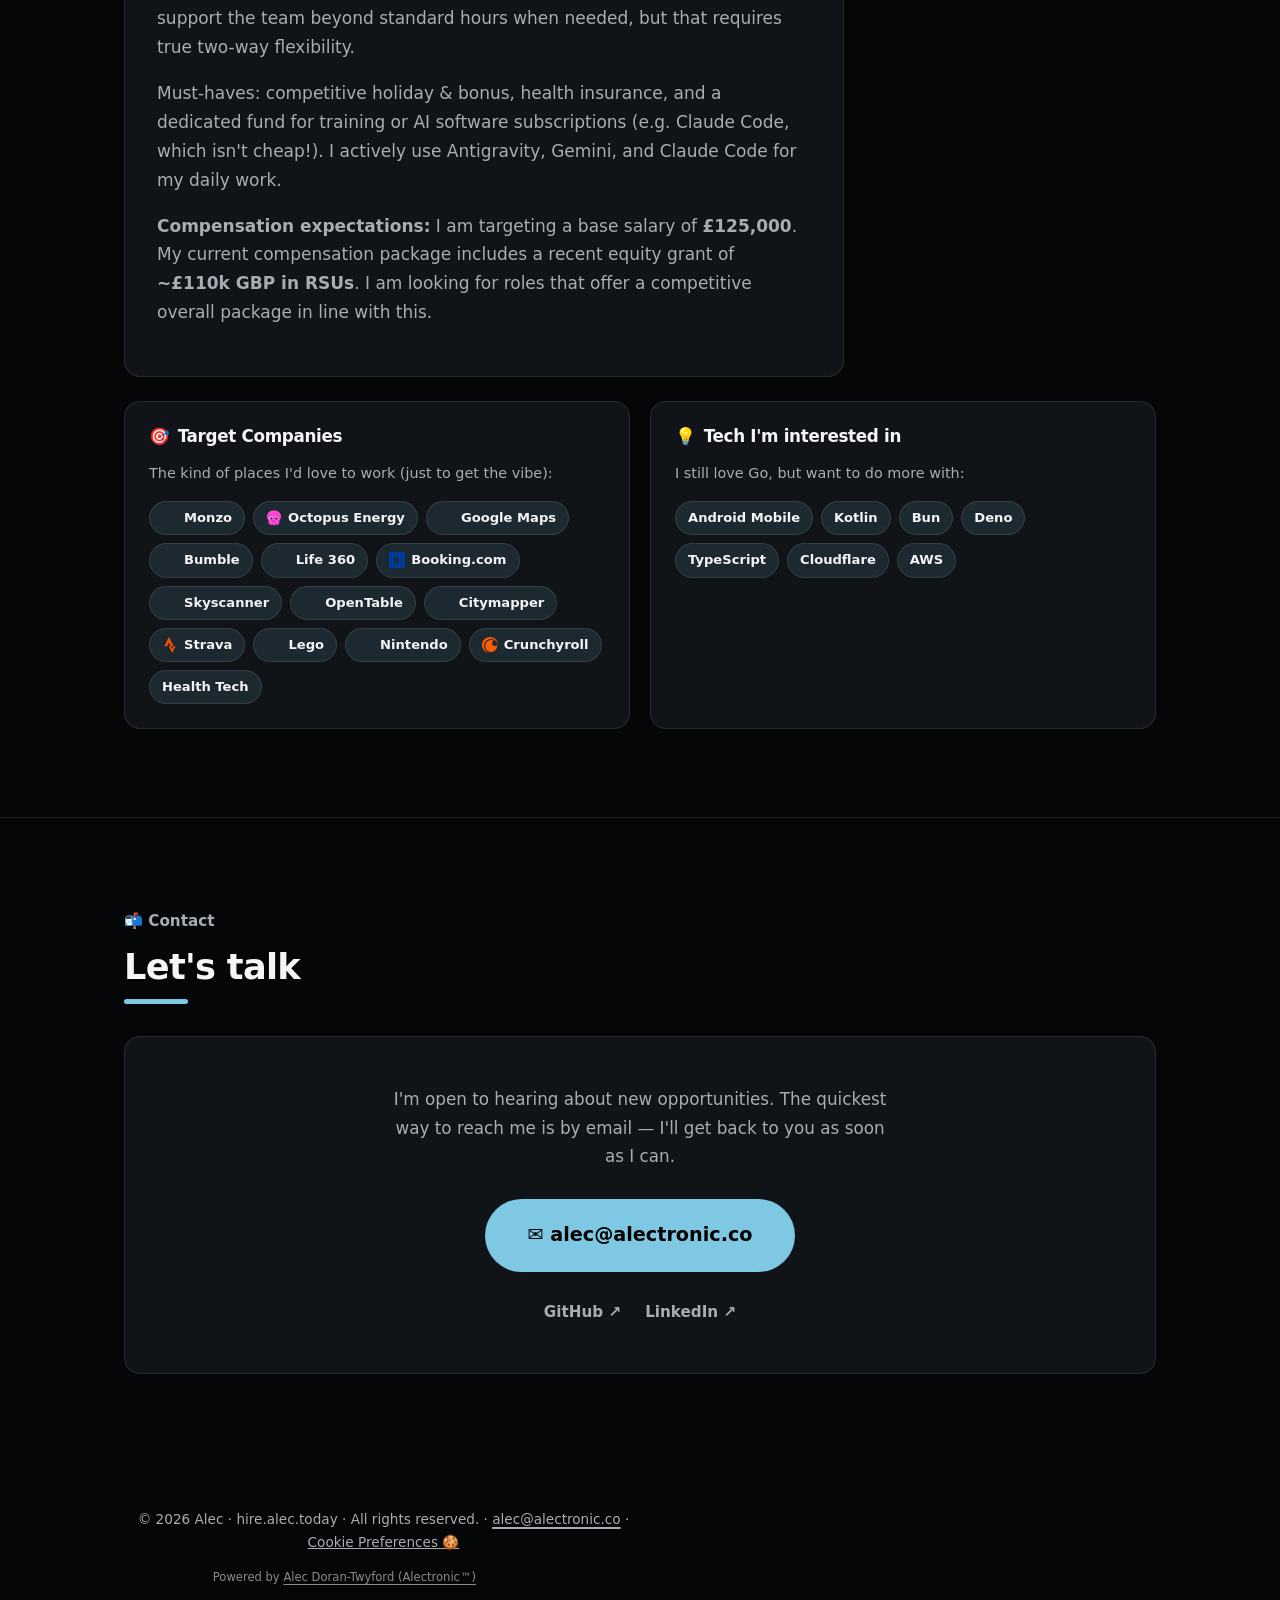
==== commit 1289b653: "Add GA4 G-N4Q5KJSLNK with Consent Mode v2, url_passthrough, remove wait_for_update" ====
--- a/index.html
+++ b/index.html
@@ -66,6 +66,33 @@
 <link rel="shortcut icon" href="/favicon.ico">
 <link rel="apple-touch-icon" sizes="180x180" href="/apple-touch-icon.png">
 
+  <!-- Consent Mode Defaults -->
+  <script data-cookieconsent="ignore">
+    window.dataLayer = window.dataLayer || [];
+    function gtag(){dataLayer.push(arguments);}
+    gtag('consent', 'default', {
+      'ad_storage': 'denied',
+      'ad_user_data': 'denied',
+      'ad_personalization': 'denied',
+      'analytics_storage': 'denied',
+      'functionality_storage': 'denied',
+      'personalization_storage': 'denied',
+      'security_storage': 'granted'
+    });
+  </script>
+
+  <!-- Google tag (gtag.js) -->
+  <script async src="https://www.googletagmanager.com/gtag/js?id=G-N4Q5KJSLNK"></script>
+  <script>
+    window.dataLayer = window.dataLayer || [];
+    function gtag(){dataLayer.push(arguments);}
+    gtag('js', new Date());
+    gtag('config', 'G-N4Q5KJSLNK', {
+      'url_passthrough': true,
+      'ads_data_redaction': true
+    });
+  </script>
+
 <link rel="stylesheet" href="css/cookieconsent.css">
 <script src="js/cookieconsent.umd.js" defer></script>
 <script src="js/cookieconsent-config.js" defer></script>
--- a/css/cookieconsent.css
+++ b/css/cookieconsent.css
@@ -0,0 +1,104 @@
+#cc-main{background:transparent;color:var(--cc-primary-color);font-family:var(--cc-font-family);font-size:16px;font-weight:400;-webkit-font-smoothing:antialiased;-moz-osx-font-smoothing:grayscale;line-height:1.15;position:relative;text-rendering:optimizeLegibility;-webkit-text-size-adjust:100%;position:fixed;z-index:var(--cc-z-index)}#cc-main :after,#cc-main :before,#cc-main a,#cc-main button,#cc-main div,#cc-main h2,#cc-main input,#cc-main p,#cc-main span{all:unset;box-sizing:border-box}#cc-main .pm__badge,#cc-main button{all:initial;box-sizing:border-box;color:unset;visibility:unset}#cc-main .pm__badge,#cc-main a,#cc-main button,#cc-main input{-webkit-appearance:none;appearance:none;cursor:pointer;font-family:inherit;font-size:100%;line-height:normal;margin:0;outline:revert;outline-offset:2px;overflow:hidden}#cc-main table,#cc-main tbody,#cc-main td,#cc-main th,#cc-main thead,#cc-main tr{all:revert;color:inherit;font-family:inherit;font-size:inherit;font-weight:inherit}:root{--cc-font-family:-apple-system,BlinkMacSystemFont,"Segoe UI",Roboto,Helvetica,Arial,sans-serif,"Apple Color Emoji","Segoe UI Emoji","Segoe UI Symbol";--cc-modal-border-radius:.5rem;--cc-btn-border-radius:.4rem;--cc-modal-transition-duration:.25s;--cc-link-color:var(--cc-btn-primary-bg);--cc-modal-margin:1rem;--cc-z-index:2147483647;--cc-bg:#fff;--cc-primary-color:#2c2f31;--cc-secondary-color:#5e6266;--cc-btn-primary-bg:#30363c;--cc-btn-primary-color:#fff;--cc-btn-primary-border-color:var(--cc-btn-primary-bg);--cc-btn-primary-hover-bg:#000;--cc-btn-primary-hover-color:#fff;--cc-btn-primary-hover-border-color:var(--cc-btn-primary-hover-bg);--cc-btn-secondary-bg:#eaeff2;--cc-btn-secondary-color:var(--cc-primary-color);--cc-btn-secondary-border-color:var(--cc-btn-secondary-bg);--cc-btn-secondary-hover-bg:#d4dae0;--cc-btn-secondary-hover-color:#000;--cc-btn-secondary-hover-border-color:#d4dae0;--cc-separator-border-color:#f0f4f7;--cc-toggle-on-bg:var(--cc-btn-primary-bg);--cc-toggle-off-bg:#667481;--cc-toggle-on-knob-bg:#fff;--cc-toggle-off-knob-bg:var(--cc-toggle-on-knob-bg);--cc-toggle-enabled-icon-color:var(--cc-bg);--cc-toggle-disabled-icon-color:var(--cc-bg);--cc-toggle-readonly-bg:#d5dee2;--cc-toggle-readonly-knob-bg:#fff;--cc-toggle-readonly-knob-icon-color:var(--cc-toggle-readonly-bg);--cc-section-category-border:var(--cc-cookie-category-block-bg);--cc-cookie-category-block-bg:#f0f4f7;--cc-cookie-category-block-border:#f0f4f7;--cc-cookie-category-block-hover-bg:#e9eff4;--cc-cookie-category-block-hover-border:#e9eff4;--cc-cookie-category-expanded-block-bg:transparent;--cc-cookie-category-expanded-block-hover-bg:#dee4e9;--cc-overlay-bg:rgba(0,0,0,.65);--cc-webkit-scrollbar-bg:var(--cc-section-category-border);--cc-webkit-scrollbar-hover-bg:var(--cc-btn-primary-hover-bg);--cc-footer-bg:var(--cc-btn-secondary-bg);--cc-footer-color:var(--cc-secondary-color);--cc-footer-border-color:#e4eaed;--cc-pm-toggle-border-radius:4em}#cc-main.cc--rtl{direction:rtl}#cc-main .cm__title,#cc-main a,#cc-main b,#cc-main em,#cc-main strong{font-weight:600}#cc-main button>span{pointer-events:none}#cc-main .cc__link,#cc-main a{background-image:linear-gradient(currentColor,currentColor);background-position:0 100%;background-repeat:no-repeat;background-size:0 1px;font-weight:600;position:relative;transition:background-size .25s,color .25s ease}#cc-main .cc__link:hover,#cc-main a:hover{background-size:100% 1px;color:var(--cc-primary-color)}#cc-main .cc__link{color:var(--cc-link-color)}#cc-main .cm__desc,#cc-main .pm__body{overscroll-behavior:auto contain;scrollbar-width:thin}@media screen and (min-width:640px){#cc-main ::-webkit-scrollbar,#cc-main ::-webkit-scrollbar-thumb,#cc-main ::-webkit-scrollbar-track{all:revert}#cc-main ::-webkit-scrollbar-thumb{-webkit-background-clip:padding-box;background-clip:padding-box;background:var(--cc-toggle-readonly-bg);border:.25rem solid var(--cc-bg);border-radius:1rem}#cc-main ::-webkit-scrollbar-thumb:hover{background:var(--cc-toggle-off-bg)}#cc-main ::-webkit-scrollbar{background:transparent;width:12px}}html.disable--interaction.show--consent,html.disable--interaction.show--consent body{height:auto!important;overflow:hidden!important}@media (prefers-reduced-motion){#cc-main{--cc-modal-transition-duration:0s}}.cc--darkmode{--cc-bg:#161a1c;--cc-primary-color:#ebf3f6;--cc-secondary-color:#aebbc5;--cc-btn-primary-bg:#c2d0e0;--cc-btn-primary-color:var(--cc-bg);--cc-btn-primary-border-color:var(--cc-btn-primary-bg);--cc-btn-primary-hover-bg:#98a7b6;--cc-btn-primary-hover-color:#000;--cc-btn-primary-hover-border-color:var(--cc-btn-primary-hover-bg);--cc-btn-secondary-bg:#242c31;--cc-btn-secondary-color:var(--cc-primary-color);--cc-btn-secondary-border-color:var(--cc-btn-secondary-bg);--cc-btn-secondary-hover-bg:#353d43;--cc-btn-secondary-hover-color:#fff;--cc-btn-secondary-hover-border-color:var(--cc-btn-secondary-hover-bg);--cc-separator-border-color:#222a30;--cc-toggle-on-bg:var(--cc-btn-primary-bg);--cc-toggle-off-bg:#525f6b;--cc-toggle-on-knob-bg:var(--cc-btn-primary-color);--cc-toggle-off-knob-bg:var(--cc-btn-primary-color);--cc-toggle-enabled-icon-color:var(--cc-btn-primary-color);--cc-toggle-disabled-icon-color:var(--cc-btn-primary-color);--cc-toggle-readonly-bg:#343e45;--cc-toggle-readonly-knob-bg:#5f6b72;--cc-toggle-readonly-knob-icon-color:var(--cc-toggle-readonly-bg);--cc-section-category-border:#1e2428;--cc-cookie-category-block-bg:#1e2428;--cc-cookie-category-block-border:var(--cc-section-category-border);--cc-cookie-category-block-hover-bg:#242c31;--cc-cookie-category-block-hover-border:#232a2f;--cc-cookie-category-expanded-block-bg:transparent;--cc-cookie-category-expanded-block-hover-bg:var(--cc-toggle-readonly-bg);--cc-overlay-bg:rgba(0,0,0,.65);--cc-webkit-scrollbar-bg:var(--cc-section-category-border);--cc-webkit-scrollbar-hover-bg:var(--cc-btn-primary-hover-bg);--cc-footer-bg:#0c0e0f;--cc-footer-color:var(--cc-secondary-color);--cc-footer-border-color:#060809}.cc--darkmode #cc-main{color-scheme:dark}#cc-main .cm{background:var(--cc-bg);border-radius:var(--cc-modal-border-radius);box-shadow:0 .625em 1.875em rgba(0,0,2,.3);display:flex;flex-direction:column;max-width:24rem;opacity:0;overflow:hidden;position:fixed;transform:translateY(1.6em);visibility:hidden;z-index:1}#cc-main .cm--top{top:var(--cc-modal-margin)}#cc-main .cm--middle{top:50%;transform:translateY(calc(-50% + 1.6em))}#cc-main .cm--bottom{bottom:var(--cc-modal-margin)}#cc-main .cm--center{left:var(--cc-modal-margin);margin:0 auto;right:var(--cc-modal-margin);width:unset}#cc-main .cm--left{left:var(--cc-modal-margin);margin-right:var(--cc-modal-margin)}#cc-main .cm--right{margin-left:var(--cc-modal-margin);right:var(--cc-modal-margin)}#cc-main .cm__body{display:flex;flex-direction:column;justify-content:space-between;position:relative}#cc-main .cm__btns,#cc-main .cm__links{padding:1rem 1.3rem;width:unset}#cc-main .cm__texts{display:flex;flex:1;flex-direction:column;justify-content:center;padding:1rem 0 0}#cc-main .cm__desc,#cc-main .cm__title{padding:0 1.3rem}#cc-main .cm__title{font-size:1.05em}#cc-main .cm__title+.cm__desc{margin-top:1.1em}#cc-main .cm__desc{color:var(--cc-secondary-color);font-size:.9em;line-height:1.5;max-height:40vh;overflow-x:visible;overflow-y:auto;padding-bottom:1em}#cc-main .cm__btns{border-top:1px solid var(--cc-separator-border-color);display:flex;flex-direction:column;justify-content:center}#cc-main .cm__btn-group{display:grid;grid-auto-columns:minmax(0,1fr)}#cc-main .cm__btn+.cm__btn,#cc-main .cm__btn-group+.cm__btn-group{margin-top:.375rem}#cc-main .cm--flip .cm__btn+.cm__btn,#cc-main .cm--flip .cm__btn-group+.cm__btn-group{margin-bottom:.375rem;margin-top:0}#cc-main .cm--inline .cm__btn+.cm__btn{margin-left:.375rem;margin-top:0}#cc-main .cm--inline.cm--flip .cm__btn+.cm__btn{margin-bottom:0;margin-left:0;margin-right:.375rem}#cc-main .cm--inline.cm--flip .cm__btn-group+.cm__btn-group{margin-bottom:.375rem;margin-right:0}#cc-main .cm--wide .cm__btn+.cm__btn,#cc-main .cm--wide .cm__btn-group+.cm__btn-group{margin-left:.375rem;margin-top:0}#cc-main .cm--wide.cm--flip .cm__btn+.cm__btn,#cc-main .cm--wide.cm--flip .cm__btn-group+.cm__btn-group{margin-bottom:0;margin-right:.375rem}#cc-main .cm--bar:not(.cm--inline) .cm__btn-group--uneven,#cc-main .cm--wide .cm__btn-group--uneven{display:flex;flex:1;justify-content:space-between}#cc-main .cm--bar:not(.cm--inline).cm--flip .cm__btn-group--uneven,#cc-main .cm--wide.cm--flip .cm__btn-group--uneven{flex-direction:row-reverse}#cc-main .cm__btn{background:var(--cc-btn-primary-bg);border:1px solid var(--cc-btn-primary-border-color);border-radius:var(--cc-btn-border-radius);color:var(--cc-btn-primary-color);font-size:.82em;font-weight:600;min-height:42px;padding:.5em 1em;text-align:center}#cc-main .cm__btn:hover{background:var(--cc-btn-primary-hover-bg);border-color:var(--cc-btn-primary-hover-border-color);color:var(--cc-btn-primary-hover-color)}#cc-main .cm__btn--secondary{background:var(--cc-btn-secondary-bg);border-color:var(--cc-btn-secondary-border-color);color:var(--cc-btn-secondary-color)}#cc-main .cm__btn--secondary:hover{background:var(--cc-btn-secondary-hover-bg);border-color:var(--cc-btn-secondary-hover-border-color);color:var(--cc-btn-secondary-hover-color)}#cc-main .cm__btn--close{border-radius:0;border-bottom-left-radius:var(--cc-btn-border-radius);border-right:none;border-top:none;display:none;font-size:1em;height:42px;min-width:auto!important;overflow:hidden;padding:0!important;position:absolute;right:0;top:0;width:42px}#cc-main .cm__btn--close svg{stroke:var(--cc-btn-primary-color);transform:scale(.5);transition:stroke .15s ease}#cc-main .cm__btn--close:hover svg{stroke:var(--cc-btn-primary-hover-color)}#cc-main .cm__btn--close.cm__btn--secondary svg{stroke:var(--cc-btn-secondary-color)}#cc-main .cm__btn--close.cm__btn--secondary:hover svg{stroke:var(--cc-btn-secondary-hover-color)}#cc-main .cm__btn--close+.cm__texts .cm__title{padding-right:3rem}#cc-main .cm--inline .cm__btn-group{grid-auto-flow:column}#cc-main .cm__footer{background:var(--cc-footer-bg);border-top:1px solid var(--cc-footer-border-color);color:var(--cc-footer-color);padding:.4em 0 .5em}#cc-main .cm__links{display:flex;flex-direction:row;padding-bottom:0;padding-top:0}#cc-main .cm__link-group{display:flex;flex-direction:row;font-size:.8em;width:100%}#cc-main .cm__link-group>*+*{margin-left:1.3rem}#cc-main .cm--flip .cm__btn:last-child{grid-row:1}#cc-main .cm--inline.cm--flip .cm__btn:last-child{grid-column:1}#cc-main .cm--box .cm__btn--close{display:block}#cc-main .cm--box.cm--flip .cm__btns{flex-direction:column-reverse}#cc-main .cm--box.cm--wide{max-width:36em}#cc-main .cm--box.cm--wide .cm__btns{flex-direction:row;justify-content:space-between}#cc-main .cm--box.cm--wide .cm__btn-group{grid-auto-flow:column}#cc-main .cm--box.cm--wide .cm__btn{min-width:120px;padding-left:1.8em;padding-right:1.8em}#cc-main .cm--box.cm--wide.cm--flip .cm__btns{flex-direction:row-reverse}#cc-main .cm--box.cm--wide.cm--flip .cm__btn:last-child{grid-column:1}#cc-main .cm--cloud{max-width:54em;width:unset}#cc-main .cm--cloud .cm__body{flex-direction:row}#cc-main .cm--cloud .cm__texts{flex:1}#cc-main .cm--cloud .cm__desc{max-height:9.4em}#cc-main .cm--cloud .cm__btns{border-left:1px solid var(--cc-separator-border-color);border-top:none;max-width:23em}#cc-main .cm--cloud .cm__btn-group{flex-direction:column}#cc-main .cm--cloud .cm__btn{min-width:19em}#cc-main .cm--cloud.cm--flip .cm__btn-group,#cc-main .cm--cloud.cm--flip .cm__btns{flex-direction:column-reverse}#cc-main .cm--cloud.cm--inline .cm__btn-group{flex-direction:row}#cc-main .cm--cloud.cm--inline .cm__btn{min-width:10em}#cc-main .cm--cloud.cm--inline.cm--flip .cm__btn-group{flex-direction:row-reverse}#cc-main .cm--bar{border-radius:0;left:0;margin:0;max-width:unset;opacity:1;right:0;transform:translateY(0);width:100vw;--cc-modal-transition-duration:.35s}#cc-main .cm--bar.cm--top{top:0;transform:translateY(-100%)}#cc-main .cm--bar.cm--bottom{bottom:0;transform:translateY(100%)}#cc-main .cm--bar .cm__body,#cc-main .cm--bar .cm__links{margin:0 auto;max-width:55em;width:100%}#cc-main .cm--bar .cm__body{padding:.5em 0 .9em}#cc-main .cm--bar .cm__btns{border-top:none;flex-direction:row;justify-content:space-between}#cc-main .cm--bar .cm__btn-group{grid-auto-flow:column}#cc-main .cm--bar:not(.cm--inline) .cm__btn+.cm__btn,#cc-main .cm--bar:not(.cm--inline) .cm__btn-group+.cm__btn-group{margin-left:.375rem;margin-top:0}#cc-main .cm--bar .cm__btn{min-width:120px;padding-left:2em;padding-right:2em}#cc-main .cm--bar.cm--flip:not(.cm--inline) .cm__btn+.cm__btn,#cc-main .cm--bar.cm--flip:not(.cm--inline) .cm__btn-group+.cm__btn-group{margin-bottom:0;margin-left:0;margin-right:.375rem}#cc-main .cm--bar.cm--flip .cm__btns{flex-direction:row-reverse}#cc-main .cm--bar.cm--flip .cm__btn:last-child{grid-column:1}#cc-main .cm--bar.cm--inline .cm__body,#cc-main .cm--bar.cm--inline .cm__links{max-width:74em}#cc-main .cm--bar.cm--inline .cm__body{flex-direction:row;padding:0}#cc-main .cm--bar.cm--inline .cm__btns{flex-direction:column;justify-content:center;max-width:23em}#cc-main .cm--bar.cm--inline.cm--flip .cm__btns{flex-direction:column-reverse}#cc-main .cc--anim .cm,#cc-main .cc--anim.cm-wrapper:before{transition:opacity var(--cc-modal-transition-duration) ease,visibility var(--cc-modal-transition-duration) ease,transform var(--cc-modal-transition-duration) ease}#cc-main .cc--anim .cm__btn,#cc-main .cc--anim .cm__close{transition:background-color .15s ease,border-color .15s ease,color .15s ease}.disable--interaction #cc-main .cm-wrapper:before{background:var(--cc-overlay-bg);bottom:0;content:"";left:0;opacity:0;position:fixed;right:0;top:0;visibility:hidden;z-index:0}.show--consent #cc-main .cc--anim .cm{opacity:1;transform:translateY(0);visibility:visible!important}.show--consent #cc-main .cc--anim .cm--middle{transform:translateY(-50%)}.show--consent #cc-main .cc--anim .cm--bar{transform:translateY(0)}.show--consent #cc-main .cc--anim.cm-wrapper:before{opacity:1;visibility:visible}#cc-main.cc--rtl .cm__btn--close{border-bottom-left-radius:unset;border-bottom-right-radius:var(--cc-btn-border-radius);left:0;right:unset}#cc-main.cc--rtl .cm__btn--close+.cm__texts .cm__title{padding-left:3rem!important;padding-right:1.3rem}#cc-main.cc--rtl .cm--inline .cm__btn+.cm__btn{margin-left:0;margin-right:.375rem}#cc-main.cc--rtl .cm--inline.cm--flip .cm__btn+.cm__btn{margin-left:.375rem;margin-right:0}#cc-main.cc--rtl .cm:not(.cm--inline).cm--bar .cm__btn+.cm__btn,#cc-main.cc--rtl .cm:not(.cm--inline).cm--bar .cm__btn-group+.cm__btn-group,#cc-main.cc--rtl .cm:not(.cm--inline).cm--wide .cm__btn+.cm__btn,#cc-main.cc--rtl .cm:not(.cm--inline).cm--wide .cm__btn-group+.cm__btn-group{margin-left:0;margin-right:.375rem}#cc-main.cc--rtl .cm:not(.cm--inline).cm--bar.cm--flip .cm__btn+.cm__btn,#cc-main.cc--rtl .cm:not(.cm--inline).cm--wide.cm--flip .cm__btn+.cm__btn{margin-left:.375rem;margin-right:0}#cc-main.cc--rtl .cm__link-group>*+*{margin-left:0;margin-right:1.3rem}@media screen and (max-width:640px){#cc-main{--cc-modal-margin:.5em}#cc-main .cm{max-width:none!important;width:auto!important}#cc-main .cm__body{flex-direction:column!important;padding:0!important}#cc-main .cm__btns,#cc-main .cm__desc,#cc-main .cm__links,#cc-main .cm__title{padding-left:1.1rem!important;padding-right:1.1rem!important}#cc-main .cm__btns{border-left:none!important;border-top:1px solid var(--cc-separator-border-color)!important;flex-direction:column!important;max-width:none!important;min-width:auto!important}#cc-main .cm__btn+.cm__btn,#cc-main .cm__btn-group+.cm__btn-group{margin:.375rem 0 0!important}#cc-main .cm--flip .cm__btn+.cm__btn,#cc-main .cm--flip .cm__btn-group+.cm__btn-group{margin-bottom:.375rem!important;margin-top:0!important}#cc-main .cm__btn-group{display:flex!important;flex-direction:column!important;min-width:auto!important}#cc-main .cm__btn{flex:auto!important}#cc-main .cm__link-group{justify-content:center!important}#cc-main .cm--flip .cm__btn-group,#cc-main .cm--flip .cm__btns{flex-direction:column-reverse!important}}#cc-main .pm-wrapper{position:relative;z-index:2}#cc-main .pm{background:var(--cc-bg);border-radius:var(--cc-modal-border-radius);box-shadow:0 .625em 1.875em rgba(0,0,2,.3);display:flex;flex-direction:column;opacity:0;overflow:hidden;position:fixed;visibility:hidden;width:100%;width:unset;z-index:1}#cc-main svg{fill:none;width:100%}#cc-main .pm__body,#cc-main .pm__footer,#cc-main .pm__header{padding:1em 1.4em}#cc-main .pm__header{align-items:center;border-bottom:1px solid var(--cc-separator-border-color);display:flex;justify-content:space-between}#cc-main .pm__title{align-items:center;display:flex;flex:1;font-weight:600;margin-right:2em}#cc-main .pm__close-btn{background:var(--cc-btn-secondary-bg);border:1px solid var(--cc-btn-secondary-border-color);border-radius:var(--cc-btn-border-radius);height:40px;position:relative;transition:all .15s ease;width:40px}#cc-main .pm__close-btn span{display:flex;height:100%;width:100%}#cc-main .pm__close-btn svg{stroke:var(--cc-btn-secondary-color);transform:scale(.5);transition:stroke .15s ease}#cc-main .pm__close-btn:hover{background:var(--cc-btn-secondary-hover-bg);border-color:var(--cc-btn-secondary-hover-border-color)}#cc-main .pm__close-btn:hover svg{stroke:var(--cc-btn-secondary-hover-color)}#cc-main .pm__body{flex:1;overflow-y:auto;overflow-y:overlay}#cc-main .pm__section,#cc-main .pm__section--toggle{border-radius:var(--cc-btn-border-radius);display:flex;flex-direction:column;margin-bottom:.5em}#cc-main .pm__section--toggle .pm__section-desc-wrapper{border:1px solid var(--cc-cookie-category-block-border);border-radius:var(--cc-btn-border-radius);border-top:none;border-top-left-radius:0;border-top-right-radius:0;display:none;margin-top:0!important;overflow:hidden}#cc-main .pm__section{border:1px solid var(--cc-separator-border-color);padding:1em;transition:background-color .25s ease,border-color .25s ease}#cc-main .pm__section:first-child{border:none;margin-bottom:2em;margin-top:0;padding:0;transition:none}#cc-main .pm__section:not(:first-child):hover{background:var(--cc-cookie-category-block-bg);border-color:var(--cc-cookie-category-block-border)}#cc-main .pm__section-toggles+.pm__section{margin-top:2em}#cc-main .pm__section--toggle{background:var(--cc-cookie-category-block-bg);border-top:none;margin-bottom:.375rem}#cc-main .pm__section--toggle .pm__section-title{align-items:center;background:var(--cc-cookie-category-block-bg);border:1px solid var(--cc-cookie-category-block-border);display:flex;justify-content:space-between;min-height:58px;padding:1.1em 5.4em 1.1em 1.2em;position:relative;transition:background-color .25s ease,border-color .25s ease;width:100%}#cc-main .pm__section--toggle .pm__section-title:hover{background:var(--cc-cookie-category-block-hover-bg);border-color:var(--cc-cookie-category-block-hover-border)}#cc-main .pm__section--toggle .pm__section-desc{margin-top:0;padding:1em}#cc-main .pm__section--toggle.is-expanded{--cc-cookie-category-block-bg:var(--cc-cookie-category-expanded-block-bg);--cc-cookie-category-block-border:var(--cc-cookie-category-expanded-block-hover-bg)}#cc-main .pm__section--toggle.is-expanded .pm__section-title{border-bottom-left-radius:0;border-bottom-right-radius:0}#cc-main .pm__section--toggle.is-expanded .pm__section-arrow svg{transform:scale(.5) rotate(180deg)}#cc-main .pm__section--toggle.is-expanded .pm__section-desc-wrapper{display:flex}#cc-main .pm__section--expandable .pm__section-title{cursor:pointer;padding-left:3.4em}#cc-main .pm__section--expandable .pm__section-arrow{background:var(--cc-toggle-readonly-bg);border-radius:100%;display:flex;height:20px;justify-content:center;left:18px;pointer-events:none;position:absolute;width:20px}#cc-main .pm__section--expandable .pm__section-arrow svg{stroke:var(--cc-btn-secondary-color);transform:scale(.5)}#cc-main .pm__section-title-wrapper{align-items:center;display:flex;position:relative}#cc-main .pm__section-title-wrapper+.pm__section-desc-wrapper{margin-top:.85em}#cc-main .pm__section-title{border-radius:var(--cc-btn-border-radius);font-size:.95em;font-weight:600}#cc-main .pm__badge{align-items:center;background:var(--cc-btn-secondary-bg);border-radius:5em;color:var(--cc-secondary-color);display:flex;flex:none;font-size:.8em;font-weight:600;height:23px;justify-content:center;margin-left:1em;min-width:23px;overflow:hidden;padding:0 .6em 1px;position:relative;text-align:center;white-space:nowrap;width:auto}#cc-main .pm__service-counter{background:var(--cc-btn-primary-bg);color:var(--cc-btn-primary-color);padding:0;width:23px}#cc-main .pm__service-counter[data-counterlabel]{padding:0 .6em 1px;width:auto}#cc-main .section__toggle,#cc-main .section__toggle-wrapper,#cc-main .toggle__icon,#cc-main .toggle__label{border-radius:var(--cc-pm-toggle-border-radius);height:23px;transform:translateZ(0);width:50px}#cc-main .section__toggle-wrapper{cursor:pointer;position:absolute;right:18px;z-index:1}#cc-main .toggle-service{height:19px;position:relative;right:0;width:42px}#cc-main .toggle-service .section__toggle,#cc-main .toggle-service .toggle__icon,#cc-main .toggle-service .toggle__label{height:19px;width:42px}#cc-main .toggle-service .toggle__icon{position:relative}#cc-main .toggle-service .toggle__icon-circle{height:19px;width:19px}#cc-main .toggle-service .section__toggle:checked~.toggle__icon .toggle__icon-circle{transform:translateX(23px)}#cc-main .pm__section--toggle:nth-child(2) .section__toggle-wrapper:after{display:none!important}#cc-main .section__toggle{border:0;cursor:pointer;display:block;left:0;margin:0;position:absolute;top:0}#cc-main .section__toggle:disabled{cursor:not-allowed}#cc-main .toggle__icon{background:var(--cc-toggle-off-bg);box-shadow:0 0 0 1px var(--cc-toggle-off-bg);display:flex;flex-direction:row;pointer-events:none;position:absolute;transition:all .25s ease}#cc-main .toggle__icon-circle{background:var(--cc-toggle-off-knob-bg);border:none;border-radius:var(--cc-pm-toggle-border-radius);box-shadow:0 1px 2px rgba(24,32,3,.36);display:block;height:23px;left:0;position:absolute;top:0;transition:transform .25s ease,background-color .25s ease;width:23px}#cc-main .toggle__icon-off,#cc-main .toggle__icon-on{height:100%;position:absolute;transition:opacity .15s ease;width:100%}#cc-main .toggle__icon-on{opacity:0;transform:rotate(45deg)}#cc-main .toggle__icon-on svg{stroke:var(--cc-toggle-on-bg);transform:scale(.55) rotate(-45deg)}#cc-main .toggle__icon-off{opacity:1}#cc-main .toggle__icon-off svg{stroke:var(--cc-toggle-off-bg);transform:scale(.55)}#cc-main .section__toggle:checked~.toggle__icon{background:var(--cc-toggle-on-bg);box-shadow:0 0 0 1px var(--cc-toggle-on-bg)}#cc-main .section__toggle:checked~.toggle__icon .toggle__icon-circle{background-color:var(--cc-toggle-on-knob-bg);transform:translateX(27px)}#cc-main .section__toggle:checked~.toggle__icon .toggle__icon-on{opacity:1}#cc-main .section__toggle:checked~.toggle__icon .toggle__icon-off{opacity:0}#cc-main .section__toggle:checked:disabled~.toggle__icon{background:var(--cc-toggle-readonly-bg);box-shadow:0 0 0 1px var(--cc-toggle-readonly-bg)}#cc-main .section__toggle:checked:disabled~.toggle__icon .toggle__icon-circle{background:var(--cc-toggle-readonly-knob-bg);box-shadow:none}#cc-main .section__toggle:checked:disabled~.toggle__icon svg{stroke:var(--cc-toggle-readonly-knob-icon-color)}#cc-main .toggle__label{opacity:0;overflow:hidden;pointer-events:none;position:absolute;top:0;z-index:-1}#cc-main .pm__section-desc-wrapper{color:var(--cc-secondary-color);display:flex;flex-direction:column;font-size:.9em}#cc-main .pm__section-desc-wrapper>:not(:last-child){border-bottom:1px solid var(--cc-cookie-category-block-border)}#cc-main .pm__section-services{display:flex;flex-direction:column}#cc-main .pm__service{align-items:center;display:flex;justify-content:space-between;padding:.4em 1.2em;position:relative;transition:background-color .15s ease}#cc-main .pm__service:hover{background-color:var(--cc-cookie-category-block-hover-bg)}#cc-main .pm__service-header{align-items:center;display:flex;margin-right:1em;width:100%}#cc-main .pm__service-icon{border:2px solid;border-radius:100%;height:8px;margin-left:6px;margin-right:20px;margin-top:1px;min-width:8px}#cc-main .pm__service-title{font-size:.95em;width:100%;word-break:break-word}#cc-main .pm__section-desc{line-height:1.5em}#cc-main .pm__section-table{border-collapse:collapse;font-size:.9em;margin:0;overflow:hidden;padding:0;text-align:left;width:100%}#cc-main .pm__table-caption{text-align:left}#cc-main .pm__table-caption,#cc-main .pm__table-head>tr{border-bottom:1px dashed var(--cc-separator-border-color);color:var(--cc-primary-color);font-weight:600}#cc-main .pm__table-tr{transition:background-color .15s ease}#cc-main .pm__table-tr:hover{background:var(--cc-cookie-category-block-hover-bg)}#cc-main .pm__table-caption,#cc-main .pm__table-td,#cc-main .pm__table-th{padding:.625em .625em .625em 1.2em;vertical-align:top}#cc-main .pm__footer{border-top:1px solid var(--cc-separator-border-color);display:flex;justify-content:space-between}#cc-main .pm__btn-group{display:flex}#cc-main .pm__btn+.pm__btn,#cc-main .pm__btn-group+.pm__btn-group{margin-left:.375rem}#cc-main .pm--flip .pm__btn+.pm__btn,#cc-main .pm--flip .pm__btn-group+.pm__btn-group{margin-left:0;margin-right:.375rem}#cc-main .pm__btn{background:var(--cc-btn-primary-bg);border:1px solid var(--cc-btn-primary-border-color);border-radius:var(--cc-btn-border-radius);color:var(--cc-btn-primary-color);flex:auto;font-size:.82em;font-weight:600;min-height:42px;min-width:110px;padding:.5em 1.5em;text-align:center;transition:background-color .15s ease,border-color .15s ease,color .15s ease}#cc-main .pm__btn:hover{background:var(--cc-btn-primary-hover-bg);border-color:var(--cc-btn-primary-hover-border-color);color:var(--cc-btn-primary-hover-color)}#cc-main .pm__btn--secondary{background:var(--cc-btn-secondary-bg);border-color:var(--cc-btn-secondary-border-color);color:var(--cc-btn-secondary-color)}#cc-main .pm__btn--secondary:hover{background:var(--cc-btn-secondary-hover-bg);border-color:var(--cc-btn-secondary-hover-border-color);color:var(--cc-btn-secondary-hover-color)}#cc-main .pm--box{height:calc(100% - 2em);left:var(--cc-modal-margin);margin:0 auto;max-height:37.5em;max-width:43em;right:var(--cc-modal-margin);top:50%;transform:translateY(calc(-50% + 1.6em))}#cc-main .pm--box.pm--flip .pm__btn-group,#cc-main .pm--box.pm--flip .pm__footer{flex-direction:row-reverse}#cc-main .pm--bar{border-radius:0;bottom:0;height:100%;margin:0;max-height:none;max-width:29em;opacity:1;top:0;width:100%;--cc-modal-transition-duration:.35s}#cc-main .pm--bar .pm__section-table,#cc-main .pm--bar .pm__table-body,#cc-main .pm--bar .pm__table-td,#cc-main .pm--bar .pm__table-th,#cc-main .pm--bar .pm__table-tr{display:block}#cc-main .pm--bar .pm__table-head{display:none}#cc-main .pm--bar .pm__table-caption{display:block}#cc-main .pm--bar .pm__table-tr:not(:last-child){border-bottom:1px solid var(--cc-separator-border-color)}#cc-main .pm--bar .pm__table-td{display:flex;justify-content:space-between}#cc-main .pm--bar .pm__table-td:before{color:var(--cc-primary-color);content:attr(data-column);flex:1;font-weight:600;min-width:100px;overflow:hidden;padding-right:2em;text-overflow:ellipsis}#cc-main .pm--bar .pm__table-td>div{flex:3}#cc-main .pm--bar:not(.pm--wide) .pm__body,#cc-main .pm--bar:not(.pm--wide) .pm__footer,#cc-main .pm--bar:not(.pm--wide) .pm__header{padding:1em 1.3em}#cc-main .pm--bar:not(.pm--wide) .pm__btn-group,#cc-main .pm--bar:not(.pm--wide) .pm__footer{flex-direction:column}#cc-main .pm--bar:not(.pm--wide) .pm__btn+.pm__btn,#cc-main .pm--bar:not(.pm--wide) .pm__btn-group+.pm__btn-group{margin:.375rem 0 0}#cc-main .pm--bar:not(.pm--wide).pm--flip .pm__btn-group,#cc-main .pm--bar:not(.pm--wide).pm--flip .pm__footer{flex-direction:column-reverse}#cc-main .pm--bar:not(.pm--wide).pm--flip .pm__btn+.pm__btn,#cc-main .pm--bar:not(.pm--wide).pm--flip .pm__btn-group+.pm__btn-group{margin-bottom:.375rem;margin-top:0}#cc-main .pm--bar:not(.pm--wide) .pm__badge{display:none}#cc-main .pm--bar.pm--left{left:0;transform:translateX(-100%)}#cc-main .pm--bar.pm--right{right:0;transform:translateX(100%)}#cc-main .pm--bar.pm--wide{max-width:35em}#cc-main .pm--bar.pm--wide .pm__body,#cc-main .pm--bar.pm--wide .pm__footer,#cc-main .pm--bar.pm--wide .pm__header{padding:1em 1.4em}#cc-main .pm--bar.pm--wide.pm--flip .pm__btn-group,#cc-main .pm--bar.pm--wide.pm--flip .pm__footer{flex-direction:row-reverse}#cc-main .pm-overlay{background:var(--cc-overlay-bg);bottom:0;content:"";left:0;opacity:0;position:fixed;right:0;top:0;visibility:hidden;z-index:1}#cc-main .cc--anim .pm,#cc-main .cc--anim .pm-overlay{transition:opacity var(--cc-modal-transition-duration) ease,visibility var(--cc-modal-transition-duration) ease,transform var(--cc-modal-transition-duration) ease}.show--preferences #cc-main .cc--anim .pm{opacity:1;visibility:visible!important}.show--preferences #cc-main .cc--anim .pm--box{transform:translateY(-50%)}.show--preferences #cc-main .cc--anim .pm--bar{transform:translateX(0)}.show--preferences #cc-main .cc--anim .pm-overlay{opacity:1;visibility:visible}#cc-main.cc--rtl .pm__service-header{margin-left:1em;margin-right:0}#cc-main.cc--rtl .pm__section-arrow{left:unset;right:18px}#cc-main.cc--rtl .section__toggle-wrapper{left:18px;right:unset;transform-origin:left}#cc-main.cc--rtl .toggle-service{left:0}#cc-main.cc--rtl .pm__service-icon{margin-left:20px;margin-right:5px}#cc-main.cc--rtl .pm__section--toggle .pm__section-title{padding-left:5.4em;padding-right:1.2em}#cc-main.cc--rtl .pm__section--expandable .pm__section-title{padding-right:3.4em}#cc-main.cc--rtl .pm__badge{margin-left:unset;margin-right:1em}#cc-main.cc--rtl .toggle__icon-circle{transform:translateX(27px)}#cc-main.cc--rtl .toggle-service .toggle__icon-circle{transform:translateX(23px)}#cc-main.cc--rtl .section__toggle:checked~.toggle__icon .toggle__icon-circle{transform:translateX(0)}#cc-main.cc--rtl .pm__table-td,#cc-main.cc--rtl .pm__table-th{padding-left:unset;padding-right:1.2em;text-align:right}#cc-main.cc--rtl .pm__table-td{padding-left:unset;padding-right:1.2em}#cc-main.cc--rtl .pm__table-td:before{padding-left:2em;padding-right:unset}#cc-main.cc--rtl .pm__btn+.pm__btn,#cc-main.cc--rtl .pm__btn-group+.pm__btn-group{margin-left:0;margin-right:.375rem}#cc-main.cc--rtl .pm--flip .pm__btn+.pm__btn,#cc-main.cc--rtl .pm--flip .pm__btn-group+.pm__btn-group{margin-left:.375rem;margin-right:0}#cc-main.cc--rtl .pm--flip.pm--bar:not(.pm--wide) .pm__btn+.pm__btn,#cc-main.cc--rtl .pm--flip.pm--bar:not(.pm--wide) .pm__btn-group+.pm__btn-group{margin-left:0}@media screen and (max-width:640px){#cc-main .pm{border-radius:0;bottom:0;height:auto;left:0;max-height:100%;max-width:none!important;right:0;top:0;transform:translateY(1.6em)}#cc-main .pm__body,#cc-main .pm__footer,#cc-main .pm__header{padding:.9em!important}#cc-main .pm__badge{display:none}#cc-main .pm__section-table,#cc-main .pm__table-body,#cc-main .pm__table-caption,#cc-main .pm__table-td,#cc-main .pm__table-th,#cc-main .pm__table-tr{display:block}#cc-main .pm__table-head{display:none}#cc-main .pm__table-tr:not(:last-child){border-bottom:1px solid var(--cc-separator-border-color)}#cc-main .pm__table-td{display:flex;justify-content:space-between}#cc-main .pm__table-td:before{color:var(--cc-primary-color);content:attr(data-column);flex:1;font-weight:600;min-width:100px;overflow:hidden;padding-right:2em;text-overflow:ellipsis}#cc-main .pm__table-td>div{flex:3}#cc-main .pm__btn-group,#cc-main .pm__footer{flex-direction:column!important}#cc-main .pm__btn-group{display:flex!important}#cc-main .pm__btn+.pm__btn,#cc-main .pm__btn-group+.pm__btn-group{margin:.375rem 0 0!important}#cc-main .pm--flip .pm__btn+.pm__btn,#cc-main .pm--flip .pm__btn-group+.pm__btn-group{margin-bottom:.375rem!important;margin-top:0!important}#cc-main .pm--flip .pm__btn-group,#cc-main .pm--flip .pm__footer{flex-direction:column-reverse!important}.show--preferences #cc-main .cc--anim .pm{transform:translateY(0)!important}}
+/* Custom Accessibility Overrides & Position Sync */
+#cc-main .cm-wrapper,
+#cc-main .pm-wrapper,
+#cc-main .cm,
+#cc-main .pm {
+  background-color: #0f172a !important;
+  color: #ffffff !important;
+  border: 2px solid rgba(56, 189, 248, 0.4) !important;
+  box-shadow: 0 20px 50px rgba(0, 0, 0, 0.9) !important;
+  border-radius: 16px !important;
+}
+
+#cc-main .cm--box.cm--bottom.cm--left,
+#cc-main .cm-wrapper {
+  bottom: 75px !important;
+  left: 16px !important;
+  right: auto !important;
+  max-width: 320px !important;
+  padding: 0.85rem !important;
+}
+
+#cc-main .pm-wrapper {
+  max-width: 560px !important;
+  padding: 1.1rem !important;
+}
+
+#cc-main h1,
+#cc-main h2,
+#cc-main h3,
+#cc-main .cm__title,
+#cc-main .pm__title,
+#cc-main .pm__section-title {
+  color: #ffffff !important;
+  font-size: 1.25rem !important;
+  font-weight: 800 !important;
+  font-family: 'Poppins', sans-serif !important;
+  margin-bottom: 0.5rem !important;
+}
+
+#cc-main p,
+#cc-main span,
+#cc-main div,
+#cc-main .cm__desc,
+#cc-main .pm__section-desc {
+  color: #f8fafc !important;
+  font-size: 0.95rem !important;
+  line-height: 1.6 !important;
+  opacity: 1 !important;
+}
+
+#cc-main .pm__section {
+  background: rgba(30, 41, 59, 0.8) !important;
+  border: 1px solid rgba(255, 255, 255, 0.2) !important;
+  border-radius: 12px !important;
+  padding: 1rem !important;
+  margin-bottom: 1rem !important;
+}
+
+#cc-main .cm__btn,
+#cc-main .pm__btn,
+#cc-main button {
+  font-family: 'Poppins', sans-serif !important;
+  font-weight: 700 !important;
+  font-size: 0.95rem !important;
+  border-radius: 9999px !important;
+  padding: 0.65rem 1.25rem !important;
+  cursor: pointer !important;
+}
+
+#cc-main .cm__btn--primary,
+#cc-main .pm__btn--primary,
+#cc-main button[data-role="all"] {
+  background-color: #0284c7 !important;
+  color: #ffffff !important;
+}
+
+#cc-main .cm__btn--primary:hover,
+#cc-main .pm__btn--primary:hover,
+#cc-main button[data-role="all"]:hover {
+  background-color: #0369a1 !important;
+}
+
+#cc-main .cm__btn--secondary,
+#cc-main .pm__btn--secondary,
+#cc-main button[data-role="necessary"] {
+  background-color: #1e293b !important;
+  color: #ffffff !important;
+  border: 1px solid rgba(255, 255, 255, 0.3) !important;
+}
+
+#cc-main .cm__btn--secondary:hover,
+#cc-main .pm__btn--secondary:hover,
+#cc-main button[data-role="necessary"]:hover {
+  background-color: #334155 !important;
+  color: #facc15 !important;
+}
+
+/* Hide Save Settings button completely */
+#cc-main .pm__btn--save,
+#cc-main button[data-role="save"],
+#cc-main .pm__btn[data-role="save"] {
+  display: none !important;
+}
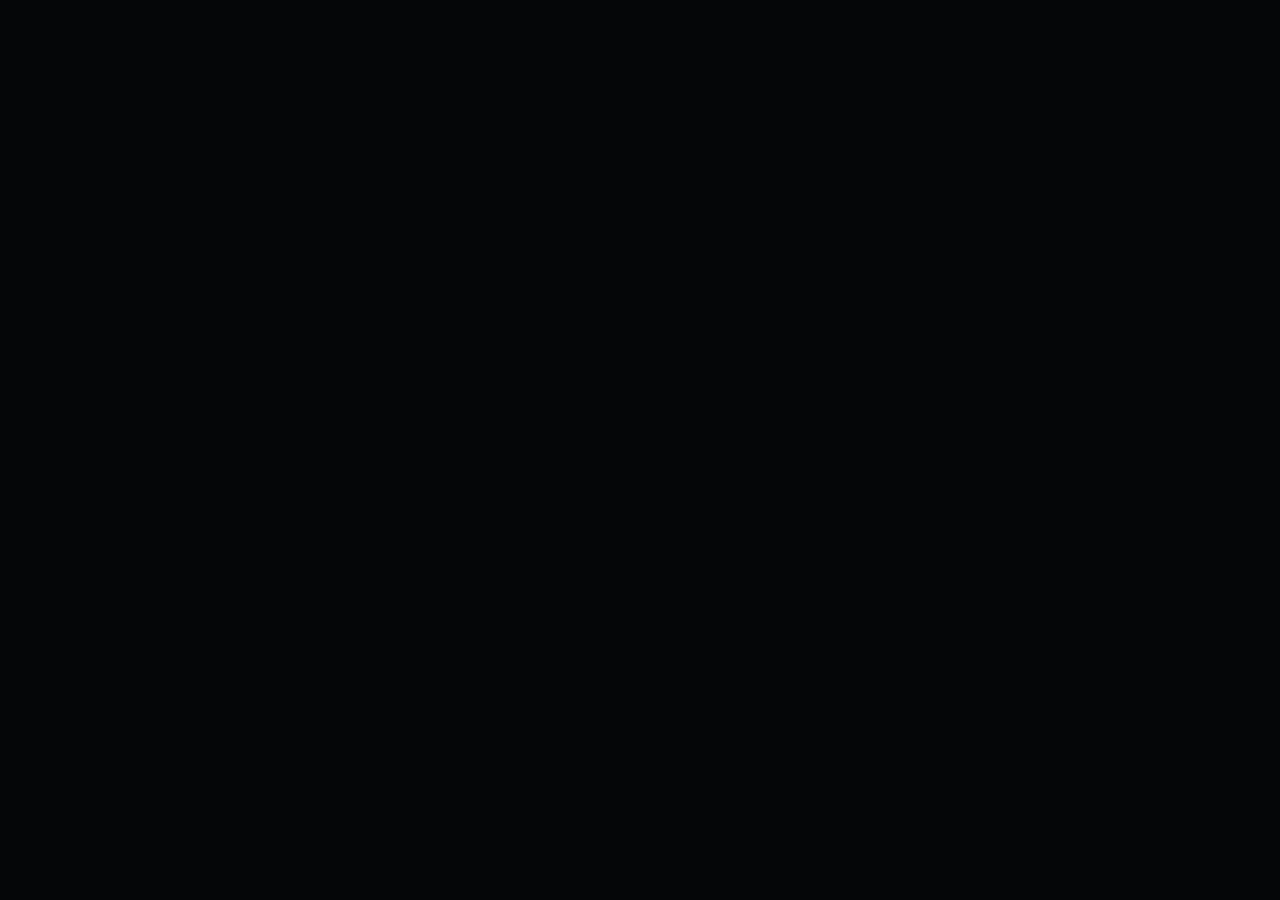
==== commit 777a2ee1: "Refactor: extract data to content.js and rely on dynamic layout" ====
--- a/index.html
+++ b/index.html
@@ -30,37 +30,6 @@
 <link rel="manifest" href="/manifest.json">
 
 <!-- Structured data: helps Google understand who this page is about -->
-<script type="application/ld+json">
-{
-  "@context": "https://schema.org",
-  "@type": "ProfilePage",
-  "url": "https://hire.alec.today/",
-  "mainEntity": {
-    "@type": "Person",
-    "name": "Alec Doran-Twyford",
-    "givenName": "Alec",
-    "familyName": "Doran-Twyford",
-    "jobTitle": "Senior Software Engineer",
-    "worksFor": {
-      "@type": "Organization",
-      "name": "Deliveroo"
-    },
-    "description": "Senior Software Engineer at Deliveroo, based in Welwyn Garden City. Previously at Rightmove, Solirius, HMPPS and Sky.",
-    "url": "https://hire.alec.today/",
-    "image": "https://hire.alec.today/assets/og-image.jpg",
-    "homeLocation": {
-      "@type": "Place",
-      "name": "Welwyn Garden City, England"
-    },
-    "sameAs": [
-      "https://www.linkedin.com/in/alectronic0/",
-      "https://github.com/alectronic0",
-      "https://www.instagram.com/alectronic0/"
-    ]
-  }
-}
-</script>
-
 <link rel="icon" type="image/svg+xml" href="/favicon.svg">
 <link rel="icon" type="image/png" sizes="32x32" href="/favicon-32x32.png">
 <link rel="shortcut icon" href="/favicon.ico">
@@ -93,15 +62,120 @@
     });
   </script>
 
-<link rel="stylesheet" href="css/cookieconsent.css">
-<script src="js/cookieconsent.umd.js" defer></script>
-<script src="js/cookieconsent-config.js" defer></script>
-<link rel="stylesheet" href="css/styles.css">
+<link rel="stylesheet" href="css/style.css">
+  <script src="js/cookie.js" defer></script>
   <script src="js/content.js" defer></script>
-  <script src="js/main.js" defer></script>
+  <script src="js/app.js" defer></script>
+  <script type="application/ld+json">
+  {
+    "@context": "https://schema.org",
+    "@type": "ProfilePage",
+    "url": "https://hire.alec.today/",
+    "mainEntity": {
+      "@type": "Person",
+      "@id": "https://alec.today/#person",
+      "name": "Alec Doran-Twyford",
+      "givenName": "Alec",
+      "familyName": "Doran-Twyford",
+      "alternateName": ["Alectronic", "alectronic0"],
+      "gender": "Male",
+      "jobTitle": "Senior Software Engineer",
+      "birthPlace": {
+        "@type": "Place",
+        "name": "London, United Kingdom"
+      },
+      "address": {
+        "@type": "PostalAddress",
+        "addressLocality": "Welwyn Garden City",
+        "addressRegion": "Hertfordshire",
+        "addressCountry": "GB"
+      },
+      "knowsLanguage": [
+        {
+          "@type": "Language",
+          "name": "English",
+          "alternateName": "en"
+        }
+      ],
+      "skills": [
+        "Go", "Java", "Ruby", "TypeScript", "React",
+        "gRPC", "Kafka", "Postgres", "Redis", "AWS",
+        "Docker", "Terraform", "Distributed Systems",
+        "Microservices", "Backend Engineering", "Full Stack Engineering"
+      ],
+      "description": "Senior Software Engineer at Deliveroo, based in Welwyn Garden City. Previously at Rightmove, Solirius, HMPPS and Sky.",
+      "url": "https://hire.alec.today/",
+      "image": "https://date.alec.today/img/alec/alec-portrait-terracotta-wall.webp",
+      "email": [
+        "alec@alectronic.co",
+        "date@alec.today"
+      ],
+      "nationality": [
+        { "@type": "Country", "name": "United Kingdom" },
+        { "@type": "Country", "name": "New Zealand" }
+      ],
+      "homeLocation": {
+        "@type": "Place",
+        "name": "Welwyn Garden City, Hertfordshire, England"
+      },
+      "worksFor": {
+        "@type": "Organization",
+        "name": "Deliveroo",
+        "sameAs": "https://en.wikipedia.org/wiki/Deliveroo"
+      },
+      "alumniOf": [
+        {
+          "@type": "EducationalOrganization",
+          "name": "University of Hertfordshire",
+          "sameAs": "https://en.wikipedia.org/wiki/University_of_Hertfordshire"
+        },
+        { "@type": "Organization", "name": "Rightmove", "sameAs": "https://en.wikipedia.org/wiki/Rightmove" },
+        { "@type": "Organization", "name": "Solirius Consulting" },
+        { "@type": "Organization", "name": "Sky", "sameAs": "https://en.wikipedia.org/wiki/Sky_Group" },
+        { "@type": "Organization", "name": "GLEAT" },
+        { "@type": "Organization", "name": "Welcome Break Waitrose" }
+      ],
+      "knowsAbout": [
+        "Software Engineering", "Backend Development", "Full Stack Engineering",
+        "Go", "Java", "Ruby on Rails", "TypeScript", "React",
+        "gRPC", "Kafka", "Postgres", "Redis", "AWS",
+        "Docker", "Terraform", "Distributed Systems", "Microservices"
+      ],
+      "hasCredential": [
+        {
+          "@type": "EducationalOccupationalCredential",
+          "name": "BSc Computer Science (First Class Honours)",
+          "credentialCategory": "degree",
+          "recognizedBy": {
+            "@type": "EducationalOrganization",
+            "name": "University of Hertfordshire",
+            "sameAs": "https://en.wikipedia.org/wiki/University_of_Hertfordshire"
+          }
+        },
+        {
+          "@type": "EducationalOccupationalCredential",
+          "name": "Certified Scrum Master",
+          "credentialCategory": "certification"
+        }
+      ],
+      "sameAs": [
+        "https://alec.today/",
+        "https://hire.alec.today/",
+        "https://date.alec.today/",
+        "https://gift.alec.today/",
+        "https://github.com/alectronic0",
+        "https://www.linkedin.com/in/alectronic0/",
+        "https://www.instagram.com/alectronic0/",
+        "https://www.tiktok.com/@alectronic0",
+        "https://www.pinterest.com/alectronic0/",
+        "https://linktr.ee/Alectronic",
+        "https://t.me/alectronic0"
+      ]
+    }
+  }
+  </script>
 </head>
 <body>
-  <!-- Content will be injected by js/main.js -->
-  <button type="button" class="cookie-floating-btn" data-cc="show-preferencesModal" aria-label="Cookie Settings" title="Cookie Settings">🍪</button>
+  <main id="main-content" data-page="home"></main>
 </body>
 </html>
--- a/css/style.css
+++ b/css/style.css
@@ -0,0 +1,961 @@
+#cc-main{background:transparent;color:var(--cc-primary-color);font-family:var(--cc-font-family);font-size:16px;font-weight:400;-webkit-font-smoothing:antialiased;-moz-osx-font-smoothing:grayscale;line-height:1.15;position:relative;text-rendering:optimizeLegibility;-webkit-text-size-adjust:100%;position:fixed;z-index:var(--cc-z-index)}#cc-main :after,#cc-main :before,#cc-main a,#cc-main button,#cc-main div,#cc-main h2,#cc-main input,#cc-main p,#cc-main span{all:unset;box-sizing:border-box}#cc-main .pm__badge,#cc-main button{all:initial;box-sizing:border-box;color:unset;visibility:unset}#cc-main .pm__badge,#cc-main a,#cc-main button,#cc-main input{-webkit-appearance:none;appearance:none;cursor:pointer;font-family:inherit;font-size:100%;line-height:normal;margin:0;outline:revert;outline-offset:2px;overflow:hidden}#cc-main table,#cc-main tbody,#cc-main td,#cc-main th,#cc-main thead,#cc-main tr{all:revert;color:inherit;font-family:inherit;font-size:inherit;font-weight:inherit}:root{--cc-font-family:-apple-system,BlinkMacSystemFont,"Segoe UI",Roboto,Helvetica,Arial,sans-serif,"Apple Color Emoji","Segoe UI Emoji","Segoe UI Symbol";--cc-modal-border-radius:.5rem;--cc-btn-border-radius:.4rem;--cc-modal-transition-duration:.25s;--cc-link-color:var(--cc-btn-primary-bg);--cc-modal-margin:1rem;--cc-z-index:2147483647;--cc-bg:#fff;--cc-primary-color:#2c2f31;--cc-secondary-color:#5e6266;--cc-btn-primary-bg:#30363c;--cc-btn-primary-color:#fff;--cc-btn-primary-border-color:var(--cc-btn-primary-bg);--cc-btn-primary-hover-bg:#000;--cc-btn-primary-hover-color:#fff;--cc-btn-primary-hover-border-color:var(--cc-btn-primary-hover-bg);--cc-btn-secondary-bg:#eaeff2;--cc-btn-secondary-color:var(--cc-primary-color);--cc-btn-secondary-border-color:var(--cc-btn-secondary-bg);--cc-btn-secondary-hover-bg:#d4dae0;--cc-btn-secondary-hover-color:#000;--cc-btn-secondary-hover-border-color:#d4dae0;--cc-separator-border-color:#f0f4f7;--cc-toggle-on-bg:var(--cc-btn-primary-bg);--cc-toggle-off-bg:#667481;--cc-toggle-on-knob-bg:#fff;--cc-toggle-off-knob-bg:var(--cc-toggle-on-knob-bg);--cc-toggle-enabled-icon-color:var(--cc-bg);--cc-toggle-disabled-icon-color:var(--cc-bg);--cc-toggle-readonly-bg:#d5dee2;--cc-toggle-readonly-knob-bg:#fff;--cc-toggle-readonly-knob-icon-color:var(--cc-toggle-readonly-bg);--cc-section-category-border:var(--cc-cookie-category-block-bg);--cc-cookie-category-block-bg:#f0f4f7;--cc-cookie-category-block-border:#f0f4f7;--cc-cookie-category-block-hover-bg:#e9eff4;--cc-cookie-category-block-hover-border:#e9eff4;--cc-cookie-category-expanded-block-bg:transparent;--cc-cookie-category-expanded-block-hover-bg:#dee4e9;--cc-overlay-bg:rgba(0,0,0,.65);--cc-webkit-scrollbar-bg:var(--cc-section-category-border);--cc-webkit-scrollbar-hover-bg:var(--cc-btn-primary-hover-bg);--cc-footer-bg:var(--cc-btn-secondary-bg);--cc-footer-color:var(--cc-secondary-color);--cc-footer-border-color:#e4eaed;--cc-pm-toggle-border-radius:4em}#cc-main.cc--rtl{direction:rtl}#cc-main .cm__title,#cc-main a,#cc-main b,#cc-main em,#cc-main strong{font-weight:600}#cc-main button>span{pointer-events:none}#cc-main .cc__link,#cc-main a{background-image:linear-gradient(currentColor,currentColor);background-position:0 100%;background-repeat:no-repeat;background-size:0 1px;font-weight:600;position:relative;transition:background-size .25s,color .25s ease}#cc-main .cc__link:hover,#cc-main a:hover{background-size:100% 1px;color:var(--cc-primary-color)}#cc-main .cc__link{color:var(--cc-link-color)}#cc-main .cm__desc,#cc-main .pm__body{overscroll-behavior:auto contain;scrollbar-width:thin}@media screen and (min-width:640px){#cc-main ::-webkit-scrollbar,#cc-main ::-webkit-scrollbar-thumb,#cc-main ::-webkit-scrollbar-track{all:revert}#cc-main ::-webkit-scrollbar-thumb{-webkit-background-clip:padding-box;background-clip:padding-box;background:var(--cc-toggle-readonly-bg);border:.25rem solid var(--cc-bg);border-radius:1rem}#cc-main ::-webkit-scrollbar-thumb:hover{background:var(--cc-toggle-off-bg)}#cc-main ::-webkit-scrollbar{background:transparent;width:12px}}html.disable--interaction.show--consent,html.disable--interaction.show--consent body{height:auto!important;overflow:hidden!important}@media (prefers-reduced-motion){#cc-main{--cc-modal-transition-duration:0s}}.cc--darkmode{--cc-bg:#161a1c;--cc-primary-color:#ebf3f6;--cc-secondary-color:#aebbc5;--cc-btn-primary-bg:#c2d0e0;--cc-btn-primary-color:var(--cc-bg);--cc-btn-primary-border-color:var(--cc-btn-primary-bg);--cc-btn-primary-hover-bg:#98a7b6;--cc-btn-primary-hover-color:#000;--cc-btn-primary-hover-border-color:var(--cc-btn-primary-hover-bg);--cc-btn-secondary-bg:#242c31;--cc-btn-secondary-color:var(--cc-primary-color);--cc-btn-secondary-border-color:var(--cc-btn-secondary-bg);--cc-btn-secondary-hover-bg:#353d43;--cc-btn-secondary-hover-color:#fff;--cc-btn-secondary-hover-border-color:var(--cc-btn-secondary-hover-bg);--cc-separator-border-color:#222a30;--cc-toggle-on-bg:var(--cc-btn-primary-bg);--cc-toggle-off-bg:#525f6b;--cc-toggle-on-knob-bg:var(--cc-btn-primary-color);--cc-toggle-off-knob-bg:var(--cc-btn-primary-color);--cc-toggle-enabled-icon-color:var(--cc-btn-primary-color);--cc-toggle-disabled-icon-color:var(--cc-btn-primary-color);--cc-toggle-readonly-bg:#343e45;--cc-toggle-readonly-knob-bg:#5f6b72;--cc-toggle-readonly-knob-icon-color:var(--cc-toggle-readonly-bg);--cc-section-category-border:#1e2428;--cc-cookie-category-block-bg:#1e2428;--cc-cookie-category-block-border:var(--cc-section-category-border);--cc-cookie-category-block-hover-bg:#242c31;--cc-cookie-category-block-hover-border:#232a2f;--cc-cookie-category-expanded-block-bg:transparent;--cc-cookie-category-expanded-block-hover-bg:var(--cc-toggle-readonly-bg);--cc-overlay-bg:rgba(0,0,0,.65);--cc-webkit-scrollbar-bg:var(--cc-section-category-border);--cc-webkit-scrollbar-hover-bg:var(--cc-btn-primary-hover-bg);--cc-footer-bg:#0c0e0f;--cc-footer-color:var(--cc-secondary-color);--cc-footer-border-color:#060809}.cc--darkmode #cc-main{color-scheme:dark}#cc-main .cm{background:var(--cc-bg);border-radius:var(--cc-modal-border-radius);box-shadow:0 .625em 1.875em rgba(0,0,2,.3);display:flex;flex-direction:column;max-width:24rem;opacity:0;overflow:hidden;position:fixed;transform:translateY(1.6em);visibility:hidden;z-index:1}#cc-main .cm--top{top:var(--cc-modal-margin)}#cc-main .cm--middle{top:50%;transform:translateY(calc(-50% + 1.6em))}#cc-main .cm--bottom{bottom:var(--cc-modal-margin)}#cc-main .cm--center{left:var(--cc-modal-margin);margin:0 auto;right:var(--cc-modal-margin);width:unset}#cc-main .cm--left{left:var(--cc-modal-margin);margin-right:var(--cc-modal-margin)}#cc-main .cm--right{margin-left:var(--cc-modal-margin);right:var(--cc-modal-margin)}#cc-main .cm__body{display:flex;flex-direction:column;justify-content:space-between;position:relative}#cc-main .cm__btns,#cc-main .cm__links{padding:1rem 1.3rem;width:unset}#cc-main .cm__texts{display:flex;flex:1;flex-direction:column;justify-content:center;padding:1rem 0 0}#cc-main .cm__desc,#cc-main .cm__title{padding:0 1.3rem}#cc-main .cm__title{font-size:1.05em}#cc-main .cm__title+.cm__desc{margin-top:1.1em}#cc-main .cm__desc{color:var(--cc-secondary-color);font-size:.9em;line-height:1.5;max-height:40vh;overflow-x:visible;overflow-y:auto;padding-bottom:1em}#cc-main .cm__btns{border-top:1px solid var(--cc-separator-border-color);display:flex;flex-direction:column;justify-content:center}#cc-main .cm__btn-group{display:grid;grid-auto-columns:minmax(0,1fr)}#cc-main .cm__btn+.cm__btn,#cc-main .cm__btn-group+.cm__btn-group{margin-top:.375rem}#cc-main .cm--flip .cm__btn+.cm__btn,#cc-main .cm--flip .cm__btn-group+.cm__btn-group{margin-bottom:.375rem;margin-top:0}#cc-main .cm--inline .cm__btn+.cm__btn{margin-left:.375rem;margin-top:0}#cc-main .cm--inline.cm--flip .cm__btn+.cm__btn{margin-bottom:0;margin-left:0;margin-right:.375rem}#cc-main .cm--inline.cm--flip .cm__btn-group+.cm__btn-group{margin-bottom:.375rem;margin-right:0}#cc-main .cm--wide .cm__btn+.cm__btn,#cc-main .cm--wide .cm__btn-group+.cm__btn-group{margin-left:.375rem;margin-top:0}#cc-main .cm--wide.cm--flip .cm__btn+.cm__btn,#cc-main .cm--wide.cm--flip .cm__btn-group+.cm__btn-group{margin-bottom:0;margin-right:.375rem}#cc-main .cm--bar:not(.cm--inline) .cm__btn-group--uneven,#cc-main .cm--wide .cm__btn-group--uneven{display:flex;flex:1;justify-content:space-between}#cc-main .cm--bar:not(.cm--inline).cm--flip .cm__btn-group--uneven,#cc-main .cm--wide.cm--flip .cm__btn-group--uneven{flex-direction:row-reverse}#cc-main .cm__btn{background:var(--cc-btn-primary-bg);border:1px solid var(--cc-btn-primary-border-color);border-radius:var(--cc-btn-border-radius);color:var(--cc-btn-primary-color);font-size:.82em;font-weight:600;min-height:42px;padding:.5em 1em;text-align:center}#cc-main .cm__btn:hover{background:var(--cc-btn-primary-hover-bg);border-color:var(--cc-btn-primary-hover-border-color);color:var(--cc-btn-primary-hover-color)}#cc-main .cm__btn--secondary{background:var(--cc-btn-secondary-bg);border-color:var(--cc-btn-secondary-border-color);color:var(--cc-btn-secondary-color)}#cc-main .cm__btn--secondary:hover{background:var(--cc-btn-secondary-hover-bg);border-color:var(--cc-btn-secondary-hover-border-color);color:var(--cc-btn-secondary-hover-color)}#cc-main .cm__btn--close{border-radius:0;border-bottom-left-radius:var(--cc-btn-border-radius);border-right:none;border-top:none;display:none;font-size:1em;height:42px;min-width:auto!important;overflow:hidden;padding:0!important;position:absolute;right:0;top:0;width:42px}#cc-main .cm__btn--close svg{stroke:var(--cc-btn-primary-color);transform:scale(.5);transition:stroke .15s ease}#cc-main .cm__btn--close:hover svg{stroke:var(--cc-btn-primary-hover-color)}#cc-main .cm__btn--close.cm__btn--secondary svg{stroke:var(--cc-btn-secondary-color)}#cc-main .cm__btn--close.cm__btn--secondary:hover svg{stroke:var(--cc-btn-secondary-hover-color)}#cc-main .cm__btn--close+.cm__texts .cm__title{padding-right:3rem}#cc-main .cm--inline .cm__btn-group{grid-auto-flow:column}#cc-main .cm__footer{background:var(--cc-footer-bg);border-top:1px solid var(--cc-footer-border-color);color:var(--cc-footer-color);padding:.4em 0 .5em}#cc-main .cm__links{display:flex;flex-direction:row;padding-bottom:0;padding-top:0}#cc-main .cm__link-group{display:flex;flex-direction:row;font-size:.8em;width:100%}#cc-main .cm__link-group>*+*{margin-left:1.3rem}#cc-main .cm--flip .cm__btn:last-child{grid-row:1}#cc-main .cm--inline.cm--flip .cm__btn:last-child{grid-column:1}#cc-main .cm--box .cm__btn--close{display:block}#cc-main .cm--box.cm--flip .cm__btns{flex-direction:column-reverse}#cc-main .cm--box.cm--wide{max-width:36em}#cc-main .cm--box.cm--wide .cm__btns{flex-direction:row;justify-content:space-between}#cc-main .cm--box.cm--wide .cm__btn-group{grid-auto-flow:column}#cc-main .cm--box.cm--wide .cm__btn{min-width:120px;padding-left:1.8em;padding-right:1.8em}#cc-main .cm--box.cm--wide.cm--flip .cm__btns{flex-direction:row-reverse}#cc-main .cm--box.cm--wide.cm--flip .cm__btn:last-child{grid-column:1}#cc-main .cm--cloud{max-width:54em;width:unset}#cc-main .cm--cloud .cm__body{flex-direction:row}#cc-main .cm--cloud .cm__texts{flex:1}#cc-main .cm--cloud .cm__desc{max-height:9.4em}#cc-main .cm--cloud .cm__btns{border-left:1px solid var(--cc-separator-border-color);border-top:none;max-width:23em}#cc-main .cm--cloud .cm__btn-group{flex-direction:column}#cc-main .cm--cloud .cm__btn{min-width:19em}#cc-main .cm--cloud.cm--flip .cm__btn-group,#cc-main .cm--cloud.cm--flip .cm__btns{flex-direction:column-reverse}#cc-main .cm--cloud.cm--inline .cm__btn-group{flex-direction:row}#cc-main .cm--cloud.cm--inline .cm__btn{min-width:10em}#cc-main .cm--cloud.cm--inline.cm--flip .cm__btn-group{flex-direction:row-reverse}#cc-main .cm--bar{border-radius:0;left:0;margin:0;max-width:unset;opacity:1;right:0;transform:translateY(0);width:100vw;--cc-modal-transition-duration:.35s}#cc-main .cm--bar.cm--top{top:0;transform:translateY(-100%)}#cc-main .cm--bar.cm--bottom{bottom:0;transform:translateY(100%)}#cc-main .cm--bar .cm__body,#cc-main .cm--bar .cm__links{margin:0 auto;max-width:55em;width:100%}#cc-main .cm--bar .cm__body{padding:.5em 0 .9em}#cc-main .cm--bar .cm__btns{border-top:none;flex-direction:row;justify-content:space-between}#cc-main .cm--bar .cm__btn-group{grid-auto-flow:column}#cc-main .cm--bar:not(.cm--inline) .cm__btn+.cm__btn,#cc-main .cm--bar:not(.cm--inline) .cm__btn-group+.cm__btn-group{margin-left:.375rem;margin-top:0}#cc-main .cm--bar .cm__btn{min-width:120px;padding-left:2em;padding-right:2em}#cc-main .cm--bar.cm--flip:not(.cm--inline) .cm__btn+.cm__btn,#cc-main .cm--bar.cm--flip:not(.cm--inline) .cm__btn-group+.cm__btn-group{margin-bottom:0;margin-left:0;margin-right:.375rem}#cc-main .cm--bar.cm--flip .cm__btns{flex-direction:row-reverse}#cc-main .cm--bar.cm--flip .cm__btn:last-child{grid-column:1}#cc-main .cm--bar.cm--inline .cm__body,#cc-main .cm--bar.cm--inline .cm__links{max-width:74em}#cc-main .cm--bar.cm--inline .cm__body{flex-direction:row;padding:0}#cc-main .cm--bar.cm--inline .cm__btns{flex-direction:column;justify-content:center;max-width:23em}#cc-main .cm--bar.cm--inline.cm--flip .cm__btns{flex-direction:column-reverse}#cc-main .cc--anim .cm,#cc-main .cc--anim.cm-wrapper:before{transition:opacity var(--cc-modal-transition-duration) ease,visibility var(--cc-modal-transition-duration) ease,transform var(--cc-modal-transition-duration) ease}#cc-main .cc--anim .cm__btn,#cc-main .cc--anim .cm__close{transition:background-color .15s ease,border-color .15s ease,color .15s ease}.disable--interaction #cc-main .cm-wrapper:before{background:var(--cc-overlay-bg);bottom:0;content:"";left:0;opacity:0;position:fixed;right:0;top:0;visibility:hidden;z-index:0}.show--consent #cc-main .cc--anim .cm{opacity:1;transform:translateY(0);visibility:visible!important}.show--consent #cc-main .cc--anim .cm--middle{transform:translateY(-50%)}.show--consent #cc-main .cc--anim .cm--bar{transform:translateY(0)}.show--consent #cc-main .cc--anim.cm-wrapper:before{opacity:1;visibility:visible}#cc-main.cc--rtl .cm__btn--close{border-bottom-left-radius:unset;border-bottom-right-radius:var(--cc-btn-border-radius);left:0;right:unset}#cc-main.cc--rtl .cm__btn--close+.cm__texts .cm__title{padding-left:3rem!important;padding-right:1.3rem}#cc-main.cc--rtl .cm--inline .cm__btn+.cm__btn{margin-left:0;margin-right:.375rem}#cc-main.cc--rtl .cm--inline.cm--flip .cm__btn+.cm__btn{margin-left:.375rem;margin-right:0}#cc-main.cc--rtl .cm:not(.cm--inline).cm--bar .cm__btn+.cm__btn,#cc-main.cc--rtl .cm:not(.cm--inline).cm--bar .cm__btn-group+.cm__btn-group,#cc-main.cc--rtl .cm:not(.cm--inline).cm--wide .cm__btn+.cm__btn,#cc-main.cc--rtl .cm:not(.cm--inline).cm--wide .cm__btn-group+.cm__btn-group{margin-left:0;margin-right:.375rem}#cc-main.cc--rtl .cm:not(.cm--inline).cm--bar.cm--flip .cm__btn+.cm__btn,#cc-main.cc--rtl .cm:not(.cm--inline).cm--wide.cm--flip .cm__btn+.cm__btn{margin-left:.375rem;margin-right:0}#cc-main.cc--rtl .cm__link-group>*+*{margin-left:0;margin-right:1.3rem}@media screen and (max-width:640px){#cc-main{--cc-modal-margin:.5em}#cc-main .cm{max-width:none!important;width:auto!important}#cc-main .cm__body{flex-direction:column!important;padding:0!important}#cc-main .cm__btns,#cc-main .cm__desc,#cc-main .cm__links,#cc-main .cm__title{padding-left:1.1rem!important;padding-right:1.1rem!important}#cc-main .cm__btns{border-left:none!important;border-top:1px solid var(--cc-separator-border-color)!important;flex-direction:column!important;max-width:none!important;min-width:auto!important}#cc-main .cm__btn+.cm__btn,#cc-main .cm__btn-group+.cm__btn-group{margin:.375rem 0 0!important}#cc-main .cm--flip .cm__btn+.cm__btn,#cc-main .cm--flip .cm__btn-group+.cm__btn-group{margin-bottom:.375rem!important;margin-top:0!important}#cc-main .cm__btn-group{display:flex!important;flex-direction:column!important;min-width:auto!important}#cc-main .cm__btn{flex:auto!important}#cc-main .cm__link-group{justify-content:center!important}#cc-main .cm--flip .cm__btn-group,#cc-main .cm--flip .cm__btns{flex-direction:column-reverse!important}}#cc-main .pm-wrapper{position:relative;z-index:2}#cc-main .pm{background:var(--cc-bg);border-radius:var(--cc-modal-border-radius);box-shadow:0 .625em 1.875em rgba(0,0,2,.3);display:flex;flex-direction:column;opacity:0;overflow:hidden;position:fixed;visibility:hidden;width:100%;width:unset;z-index:1}#cc-main svg{fill:none;width:100%}#cc-main .pm__body,#cc-main .pm__footer,#cc-main .pm__header{padding:1em 1.4em}#cc-main .pm__header{align-items:center;border-bottom:1px solid var(--cc-separator-border-color);display:flex;justify-content:space-between}#cc-main .pm__title{align-items:center;display:flex;flex:1;font-weight:600;margin-right:2em}#cc-main .pm__close-btn{background:var(--cc-btn-secondary-bg);border:1px solid var(--cc-btn-secondary-border-color);border-radius:var(--cc-btn-border-radius);height:40px;position:relative;transition:all .15s ease;width:40px}#cc-main .pm__close-btn span{display:flex;height:100%;width:100%}#cc-main .pm__close-btn svg{stroke:var(--cc-btn-secondary-color);transform:scale(.5);transition:stroke .15s ease}#cc-main .pm__close-btn:hover{background:var(--cc-btn-secondary-hover-bg);border-color:var(--cc-btn-secondary-hover-border-color)}#cc-main .pm__close-btn:hover svg{stroke:var(--cc-btn-secondary-hover-color)}#cc-main .pm__body{flex:1;overflow-y:auto;overflow-y:overlay}#cc-main .pm__section,#cc-main .pm__section--toggle{border-radius:var(--cc-btn-border-radius);display:flex;flex-direction:column;margin-bottom:.5em}#cc-main .pm__section--toggle .pm__section-desc-wrapper{border:1px solid var(--cc-cookie-category-block-border);border-radius:var(--cc-btn-border-radius);border-top:none;border-top-left-radius:0;border-top-right-radius:0;display:none;margin-top:0!important;overflow:hidden}#cc-main .pm__section{border:1px solid var(--cc-separator-border-color);padding:1em;transition:background-color .25s ease,border-color .25s ease}#cc-main .pm__section:first-child{border:none;margin-bottom:2em;margin-top:0;padding:0;transition:none}#cc-main .pm__section:not(:first-child):hover{background:var(--cc-cookie-category-block-bg);border-color:var(--cc-cookie-category-block-border)}#cc-main .pm__section-toggles+.pm__section{margin-top:2em}#cc-main .pm__section--toggle{background:var(--cc-cookie-category-block-bg);border-top:none;margin-bottom:.375rem}#cc-main .pm__section--toggle .pm__section-title{align-items:center;background:var(--cc-cookie-category-block-bg);border:1px solid var(--cc-cookie-category-block-border);display:flex;justify-content:space-between;min-height:58px;padding:1.1em 5.4em 1.1em 1.2em;position:relative;transition:background-color .25s ease,border-color .25s ease;width:100%}#cc-main .pm__section--toggle .pm__section-title:hover{background:var(--cc-cookie-category-block-hover-bg);border-color:var(--cc-cookie-category-block-hover-border)}#cc-main .pm__section--toggle .pm__section-desc{margin-top:0;padding:1em}#cc-main .pm__section--toggle.is-expanded{--cc-cookie-category-block-bg:var(--cc-cookie-category-expanded-block-bg);--cc-cookie-category-block-border:var(--cc-cookie-category-expanded-block-hover-bg)}#cc-main .pm__section--toggle.is-expanded .pm__section-title{border-bottom-left-radius:0;border-bottom-right-radius:0}#cc-main .pm__section--toggle.is-expanded .pm__section-arrow svg{transform:scale(.5) rotate(180deg)}#cc-main .pm__section--toggle.is-expanded .pm__section-desc-wrapper{display:flex}#cc-main .pm__section--expandable .pm__section-title{cursor:pointer;padding-left:3.4em}#cc-main .pm__section--expandable .pm__section-arrow{background:var(--cc-toggle-readonly-bg);border-radius:100%;display:flex;height:20px;justify-content:center;left:18px;pointer-events:none;position:absolute;width:20px}#cc-main .pm__section--expandable .pm__section-arrow svg{stroke:var(--cc-btn-secondary-color);transform:scale(.5)}#cc-main .pm__section-title-wrapper{align-items:center;display:flex;position:relative}#cc-main .pm__section-title-wrapper+.pm__section-desc-wrapper{margin-top:.85em}#cc-main .pm__section-title{border-radius:var(--cc-btn-border-radius);font-size:.95em;font-weight:600}#cc-main .pm__badge{align-items:center;background:var(--cc-btn-secondary-bg);border-radius:5em;color:var(--cc-secondary-color);display:flex;flex:none;font-size:.8em;font-weight:600;height:23px;justify-content:center;margin-left:1em;min-width:23px;overflow:hidden;padding:0 .6em 1px;position:relative;text-align:center;white-space:nowrap;width:auto}#cc-main .pm__service-counter{background:var(--cc-btn-primary-bg);color:var(--cc-btn-primary-color);padding:0;width:23px}#cc-main .pm__service-counter[data-counterlabel]{padding:0 .6em 1px;width:auto}#cc-main .section__toggle,#cc-main .section__toggle-wrapper,#cc-main .toggle__icon,#cc-main .toggle__label{border-radius:var(--cc-pm-toggle-border-radius);height:23px;transform:translateZ(0);width:50px}#cc-main .section__toggle-wrapper{cursor:pointer;position:absolute;right:18px;z-index:1}#cc-main .toggle-service{height:19px;position:relative;right:0;width:42px}#cc-main .toggle-service .section__toggle,#cc-main .toggle-service .toggle__icon,#cc-main .toggle-service .toggle__label{height:19px;width:42px}#cc-main .toggle-service .toggle__icon{position:relative}#cc-main .toggle-service .toggle__icon-circle{height:19px;width:19px}#cc-main .toggle-service .section__toggle:checked~.toggle__icon .toggle__icon-circle{transform:translateX(23px)}#cc-main .pm__section--toggle:nth-child(2) .section__toggle-wrapper:after{display:none!important}#cc-main .section__toggle{border:0;cursor:pointer;display:block;left:0;margin:0;position:absolute;top:0}#cc-main .section__toggle:disabled{cursor:not-allowed}#cc-main .toggle__icon{background:var(--cc-toggle-off-bg);box-shadow:0 0 0 1px var(--cc-toggle-off-bg);display:flex;flex-direction:row;pointer-events:none;position:absolute;transition:all .25s ease}#cc-main .toggle__icon-circle{background:var(--cc-toggle-off-knob-bg);border:none;border-radius:var(--cc-pm-toggle-border-radius);box-shadow:0 1px 2px rgba(24,32,3,.36);display:block;height:23px;left:0;position:absolute;top:0;transition:transform .25s ease,background-color .25s ease;width:23px}#cc-main .toggle__icon-off,#cc-main .toggle__icon-on{height:100%;position:absolute;transition:opacity .15s ease;width:100%}#cc-main .toggle__icon-on{opacity:0;transform:rotate(45deg)}#cc-main .toggle__icon-on svg{stroke:var(--cc-toggle-on-bg);transform:scale(.55) rotate(-45deg)}#cc-main .toggle__icon-off{opacity:1}#cc-main .toggle__icon-off svg{stroke:var(--cc-toggle-off-bg);transform:scale(.55)}#cc-main .section__toggle:checked~.toggle__icon{background:var(--cc-toggle-on-bg);box-shadow:0 0 0 1px var(--cc-toggle-on-bg)}#cc-main .section__toggle:checked~.toggle__icon .toggle__icon-circle{background-color:var(--cc-toggle-on-knob-bg);transform:translateX(27px)}#cc-main .section__toggle:checked~.toggle__icon .toggle__icon-on{opacity:1}#cc-main .section__toggle:checked~.toggle__icon .toggle__icon-off{opacity:0}#cc-main .section__toggle:checked:disabled~.toggle__icon{background:var(--cc-toggle-readonly-bg);box-shadow:0 0 0 1px var(--cc-toggle-readonly-bg)}#cc-main .section__toggle:checked:disabled~.toggle__icon .toggle__icon-circle{background:var(--cc-toggle-readonly-knob-bg);box-shadow:none}#cc-main .section__toggle:checked:disabled~.toggle__icon svg{stroke:var(--cc-toggle-readonly-knob-icon-color)}#cc-main .toggle__label{opacity:0;overflow:hidden;pointer-events:none;position:absolute;top:0;z-index:-1}#cc-main .pm__section-desc-wrapper{color:var(--cc-secondary-color);display:flex;flex-direction:column;font-size:.9em}#cc-main .pm__section-desc-wrapper>:not(:last-child){border-bottom:1px solid var(--cc-cookie-category-block-border)}#cc-main .pm__section-services{display:flex;flex-direction:column}#cc-main .pm__service{align-items:center;display:flex;justify-content:space-between;padding:.4em 1.2em;position:relative;transition:background-color .15s ease}#cc-main .pm__service:hover{background-color:var(--cc-cookie-category-block-hover-bg)}#cc-main .pm__service-header{align-items:center;display:flex;margin-right:1em;width:100%}#cc-main .pm__service-icon{border:2px solid;border-radius:100%;height:8px;margin-left:6px;margin-right:20px;margin-top:1px;min-width:8px}#cc-main .pm__service-title{font-size:.95em;width:100%;word-break:break-word}#cc-main .pm__section-desc{line-height:1.5em}#cc-main .pm__section-table{border-collapse:collapse;font-size:.9em;margin:0;overflow:hidden;padding:0;text-align:left;width:100%}#cc-main .pm__table-caption{text-align:left}#cc-main .pm__table-caption,#cc-main .pm__table-head>tr{border-bottom:1px dashed var(--cc-separator-border-color);color:var(--cc-primary-color);font-weight:600}#cc-main .pm__table-tr{transition:background-color .15s ease}#cc-main .pm__table-tr:hover{background:var(--cc-cookie-category-block-hover-bg)}#cc-main .pm__table-caption,#cc-main .pm__table-td,#cc-main .pm__table-th{padding:.625em .625em .625em 1.2em;vertical-align:top}#cc-main .pm__footer{border-top:1px solid var(--cc-separator-border-color);display:flex;justify-content:space-between}#cc-main .pm__btn-group{display:flex}#cc-main .pm__btn+.pm__btn,#cc-main .pm__btn-group+.pm__btn-group{margin-left:.375rem}#cc-main .pm--flip .pm__btn+.pm__btn,#cc-main .pm--flip .pm__btn-group+.pm__btn-group{margin-left:0;margin-right:.375rem}#cc-main .pm__btn{background:var(--cc-btn-primary-bg);border:1px solid var(--cc-btn-primary-border-color);border-radius:var(--cc-btn-border-radius);color:var(--cc-btn-primary-color);flex:auto;font-size:.82em;font-weight:600;min-height:42px;min-width:110px;padding:.5em 1.5em;text-align:center;transition:background-color .15s ease,border-color .15s ease,color .15s ease}#cc-main .pm__btn:hover{background:var(--cc-btn-primary-hover-bg);border-color:var(--cc-btn-primary-hover-border-color);color:var(--cc-btn-primary-hover-color)}#cc-main .pm__btn--secondary{background:var(--cc-btn-secondary-bg);border-color:var(--cc-btn-secondary-border-color);color:var(--cc-btn-secondary-color)}#cc-main .pm__btn--secondary:hover{background:var(--cc-btn-secondary-hover-bg);border-color:var(--cc-btn-secondary-hover-border-color);color:var(--cc-btn-secondary-hover-color)}#cc-main .pm--box{height:calc(100% - 2em);left:var(--cc-modal-margin);margin:0 auto;max-height:37.5em;max-width:43em;right:var(--cc-modal-margin);top:50%;transform:translateY(calc(-50% + 1.6em))}#cc-main .pm--box.pm--flip .pm__btn-group,#cc-main .pm--box.pm--flip .pm__footer{flex-direction:row-reverse}#cc-main .pm--bar{border-radius:0;bottom:0;height:100%;margin:0;max-height:none;max-width:29em;opacity:1;top:0;width:100%;--cc-modal-transition-duration:.35s}#cc-main .pm--bar .pm__section-table,#cc-main .pm--bar .pm__table-body,#cc-main .pm--bar .pm__table-td,#cc-main .pm--bar .pm__table-th,#cc-main .pm--bar .pm__table-tr{display:block}#cc-main .pm--bar .pm__table-head{display:none}#cc-main .pm--bar .pm__table-caption{display:block}#cc-main .pm--bar .pm__table-tr:not(:last-child){border-bottom:1px solid var(--cc-separator-border-color)}#cc-main .pm--bar .pm__table-td{display:flex;justify-content:space-between}#cc-main .pm--bar .pm__table-td:before{color:var(--cc-primary-color);content:attr(data-column);flex:1;font-weight:600;min-width:100px;overflow:hidden;padding-right:2em;text-overflow:ellipsis}#cc-main .pm--bar .pm__table-td>div{flex:3}#cc-main .pm--bar:not(.pm--wide) .pm__body,#cc-main .pm--bar:not(.pm--wide) .pm__footer,#cc-main .pm--bar:not(.pm--wide) .pm__header{padding:1em 1.3em}#cc-main .pm--bar:not(.pm--wide) .pm__btn-group,#cc-main .pm--bar:not(.pm--wide) .pm__footer{flex-direction:column}#cc-main .pm--bar:not(.pm--wide) .pm__btn+.pm__btn,#cc-main .pm--bar:not(.pm--wide) .pm__btn-group+.pm__btn-group{margin:.375rem 0 0}#cc-main .pm--bar:not(.pm--wide).pm--flip .pm__btn-group,#cc-main .pm--bar:not(.pm--wide).pm--flip .pm__footer{flex-direction:column-reverse}#cc-main .pm--bar:not(.pm--wide).pm--flip .pm__btn+.pm__btn,#cc-main .pm--bar:not(.pm--wide).pm--flip .pm__btn-group+.pm__btn-group{margin-bottom:.375rem;margin-top:0}#cc-main .pm--bar:not(.pm--wide) .pm__badge{display:none}#cc-main .pm--bar.pm--left{left:0;transform:translateX(-100%)}#cc-main .pm--bar.pm--right{right:0;transform:translateX(100%)}#cc-main .pm--bar.pm--wide{max-width:35em}#cc-main .pm--bar.pm--wide .pm__body,#cc-main .pm--bar.pm--wide .pm__footer,#cc-main .pm--bar.pm--wide .pm__header{padding:1em 1.4em}#cc-main .pm--bar.pm--wide.pm--flip .pm__btn-group,#cc-main .pm--bar.pm--wide.pm--flip .pm__footer{flex-direction:row-reverse}#cc-main .pm-overlay{background:var(--cc-overlay-bg);bottom:0;content:"";left:0;opacity:0;position:fixed;right:0;top:0;visibility:hidden;z-index:1}#cc-main .cc--anim .pm,#cc-main .cc--anim .pm-overlay{transition:opacity var(--cc-modal-transition-duration) ease,visibility var(--cc-modal-transition-duration) ease,transform var(--cc-modal-transition-duration) ease}.show--preferences #cc-main .cc--anim .pm{opacity:1;visibility:visible!important}.show--preferences #cc-main .cc--anim .pm--box{transform:translateY(-50%)}.show--preferences #cc-main .cc--anim .pm--bar{transform:translateX(0)}.show--preferences #cc-main .cc--anim .pm-overlay{opacity:1;visibility:visible}#cc-main.cc--rtl .pm__service-header{margin-left:1em;margin-right:0}#cc-main.cc--rtl .pm__section-arrow{left:unset;right:18px}#cc-main.cc--rtl .section__toggle-wrapper{left:18px;right:unset;transform-origin:left}#cc-main.cc--rtl .toggle-service{left:0}#cc-main.cc--rtl .pm__service-icon{margin-left:20px;margin-right:5px}#cc-main.cc--rtl .pm__section--toggle .pm__section-title{padding-left:5.4em;padding-right:1.2em}#cc-main.cc--rtl .pm__section--expandable .pm__section-title{padding-right:3.4em}#cc-main.cc--rtl .pm__badge{margin-left:unset;margin-right:1em}#cc-main.cc--rtl .toggle__icon-circle{transform:translateX(27px)}#cc-main.cc--rtl .toggle-service .toggle__icon-circle{transform:translateX(23px)}#cc-main.cc--rtl .section__toggle:checked~.toggle__icon .toggle__icon-circle{transform:translateX(0)}#cc-main.cc--rtl .pm__table-td,#cc-main.cc--rtl .pm__table-th{padding-left:unset;padding-right:1.2em;text-align:right}#cc-main.cc--rtl .pm__table-td{padding-left:unset;padding-right:1.2em}#cc-main.cc--rtl .pm__table-td:before{padding-left:2em;padding-right:unset}#cc-main.cc--rtl .pm__btn+.pm__btn,#cc-main.cc--rtl .pm__btn-group+.pm__btn-group{margin-left:0;margin-right:.375rem}#cc-main.cc--rtl .pm--flip .pm__btn+.pm__btn,#cc-main.cc--rtl .pm--flip .pm__btn-group+.pm__btn-group{margin-left:.375rem;margin-right:0}#cc-main.cc--rtl .pm--flip.pm--bar:not(.pm--wide) .pm__btn+.pm__btn,#cc-main.cc--rtl .pm--flip.pm--bar:not(.pm--wide) .pm__btn-group+.pm__btn-group{margin-left:0}@media screen and (max-width:640px){#cc-main .pm{border-radius:0;bottom:0;height:auto;left:0;max-height:100%;max-width:none!important;right:0;top:0;transform:translateY(1.6em)}#cc-main .pm__body,#cc-main .pm__footer,#cc-main .pm__header{padding:.9em!important}#cc-main .pm__badge{display:none}#cc-main .pm__section-table,#cc-main .pm__table-body,#cc-main .pm__table-caption,#cc-main .pm__table-td,#cc-main .pm__table-th,#cc-main .pm__table-tr{display:block}#cc-main .pm__table-head{display:none}#cc-main .pm__table-tr:not(:last-child){border-bottom:1px solid var(--cc-separator-border-color)}#cc-main .pm__table-td{display:flex;justify-content:space-between}#cc-main .pm__table-td:before{color:var(--cc-primary-color);content:attr(data-column);flex:1;font-weight:600;min-width:100px;overflow:hidden;padding-right:2em;text-overflow:ellipsis}#cc-main .pm__table-td>div{flex:3}#cc-main .pm__btn-group,#cc-main .pm__footer{flex-direction:column!important}#cc-main .pm__btn-group{display:flex!important}#cc-main .pm__btn+.pm__btn,#cc-main .pm__btn-group+.pm__btn-group{margin:.375rem 0 0!important}#cc-main .pm--flip .pm__btn+.pm__btn,#cc-main .pm--flip .pm__btn-group+.pm__btn-group{margin-bottom:.375rem!important;margin-top:0!important}#cc-main .pm--flip .pm__btn-group,#cc-main .pm--flip .pm__footer{flex-direction:column-reverse!important}.show--preferences #cc-main .cc--anim .pm{transform:translateY(0)!important}}
+/* Custom Accessibility Overrides & Position Sync */
+#cc-main .cm-wrapper,
+#cc-main .pm-wrapper,
+#cc-main .cm,
+#cc-main .pm {
+  background-color: #0f172a !important;
+  color: #ffffff !important;
+  border: 2px solid rgba(56, 189, 248, 0.4) !important;
+  box-shadow: 0 20px 50px rgba(0, 0, 0, 0.9) !important;
+  border-radius: 16px !important;
+}
+
+#cc-main .cm--box.cm--bottom.cm--left,
+#cc-main .cm-wrapper {
+  bottom: 75px !important;
+  left: 16px !important;
+  right: auto !important;
+  max-width: 320px !important;
+  padding: 0.85rem !important;
+}
+
+#cc-main .pm-wrapper {
+  max-width: 560px !important;
+  padding: 1.1rem !important;
+}
+
+#cc-main h1,
+#cc-main h2,
+#cc-main h3,
+#cc-main .cm__title,
+#cc-main .pm__title,
+#cc-main .pm__section-title {
+  color: #ffffff !important;
+  font-size: 1.25rem !important;
+  font-weight: 800 !important;
+  font-family: 'Poppins', sans-serif !important;
+  margin-bottom: 0.5rem !important;
+}
+
+#cc-main p,
+#cc-main span,
+#cc-main div,
+#cc-main .cm__desc,
+#cc-main .pm__section-desc {
+  color: #f8fafc !important;
+  font-size: 0.95rem !important;
+  line-height: 1.6 !important;
+  opacity: 1 !important;
+}
+
+#cc-main .pm__section {
+  background: rgba(30, 41, 59, 0.8) !important;
+  border: 1px solid rgba(255, 255, 255, 0.2) !important;
+  border-radius: 12px !important;
+  padding: 1rem !important;
+  margin-bottom: 1rem !important;
+}
+
+#cc-main .cm__btn,
+#cc-main .pm__btn,
+#cc-main button {
+  font-family: 'Poppins', sans-serif !important;
+  font-weight: 700 !important;
+  font-size: 0.95rem !important;
+  border-radius: 9999px !important;
+  padding: 0.65rem 1.25rem !important;
+  cursor: pointer !important;
+}
+
+#cc-main .cm__btn--primary,
+#cc-main .pm__btn--primary,
+#cc-main button[data-role="all"] {
+  background-color: #0284c7 !important;
+  color: #ffffff !important;
+}
+
+#cc-main .cm__btn--primary:hover,
+#cc-main .pm__btn--primary:hover,
+#cc-main button[data-role="all"]:hover {
+  background-color: #0369a1 !important;
+}
+
+#cc-main .cm__btn--secondary,
+#cc-main .pm__btn--secondary,
+#cc-main button[data-role="necessary"] {
+  background-color: #1e293b !important;
+  color: #ffffff !important;
+  border: 1px solid rgba(255, 255, 255, 0.3) !important;
+}
+
+#cc-main .cm__btn--secondary:hover,
+#cc-main .pm__btn--secondary:hover,
+#cc-main button[data-role="necessary"]:hover {
+  background-color: #334155 !important;
+  color: #facc15 !important;
+}
+
+/* Hide Save Settings button completely */
+#cc-main .pm__btn--save,
+#cc-main button[data-role="save"],
+#cc-main .pm__btn[data-role="save"] {
+  display: none !important;
+}
+:root {
+    --bg: #050607;
+    --bg-alt: #0c0e10;
+    --card: #101317;
+    --card-hover: #161a1f;
+    --border: rgba(255, 255, 255, 0.10);
+    --border-strong: rgba(255, 255, 255, 0.18);
+    --text: #f5f5f7;
+    --text-muted: #a8adb4;
+    --accent: #7EC8E3;
+    --accent-dark: #4fa8c6;
+    --accent-wash: rgba(126, 200, 227, 0.12);
+    --radius: 16px;
+    --max-width: 1080px;
+    --font: system-ui, -apple-system, "Segoe UI", Roboto, Helvetica, Arial, sans-serif, "Apple Color Emoji", "Segoe UI Emoji", "Segoe UI Symbol", "Noto Color Emoji";
+  }
+
+  * { box-sizing: border-box; }
+  html, body { margin: 0; padding: 0; }
+
+  html {
+    scroll-behavior: smooth;
+    scroll-padding-top: 76px;
+  }
+
+  body {
+    background: var(--bg);
+    color: var(--text);
+    font-family: var(--font);
+    font-size: 17px;
+    line-height: 1.7;
+    -webkit-font-smoothing: antialiased;
+    text-rendering: optimizeLegibility;
+  }
+
+  img { max-width: 100%; display: block; }
+
+  h1, h2, h3 { line-height: 1.25; font-weight: 800; letter-spacing: -0.02em; }
+
+  p {
+    color: var(--text-muted);
+    max-width: 60ch;
+  }
+
+  a {
+    color: var(--accent);
+    text-decoration-thickness: 2px;
+    text-underline-offset: 3px;
+  }
+
+  a:hover { color: var(--accent-dark); }
+
+  :focus-visible {
+    outline: 3px solid var(--accent);
+    outline-offset: 3px;
+    border-radius: 4px;
+  }
+
+  .skip-link {
+    position: absolute;
+    left: -999px;
+    top: 0;
+    background: var(--accent);
+    color: #000;
+    padding: 12px 20px;
+    font-weight: 700;
+    z-index: 1000;
+    border-radius: 0 0 8px 0;
+  }
+
+  .skip-link:focus {
+    left: 0;
+  }
+
+  .container {
+    max-width: var(--max-width);
+    margin: 0 auto;
+    padding: 0 24px;
+  }
+
+  /* Nav */
+  header.site-nav {
+    position: sticky;
+    top: 0;
+    z-index: 100;
+    background: rgba(5, 6, 7, 0.85);
+    backdrop-filter: blur(10px);
+    border-bottom: 1px solid var(--border);
+  }
+
+  .nav-inner {
+    display: flex;
+    align-items: center;
+    justify-content: space-between;
+    gap: 16px;
+    padding: 14px 0;
+  }
+
+  .logo {
+    font-weight: 800;
+    font-size: 1.05rem;
+    color: var(--text);
+    text-decoration: none;
+    white-space: nowrap;
+  }
+
+  .logo span { color: var(--accent); }
+
+  .nav-links {
+    display: flex;
+    gap: 4px;
+    overflow-x: auto;
+    scrollbar-width: none;
+    -ms-overflow-style: none;
+  }
+
+  .nav-links::-webkit-scrollbar { display: none; }
+
+  .nav-links a {
+    color: var(--text-muted);
+    text-decoration: none;
+    font-size: 0.88rem;
+    font-weight: 600;
+    padding: 8px 12px;
+    white-space: nowrap;
+    border-radius: 8px;
+    transition: color 0.15s ease, background 0.15s ease;
+  }
+
+  .nav-links a:hover {
+    color: var(--text);
+    background: var(--accent-wash);
+  }
+
+  /* Buttons */
+  .btn {
+    display: inline-flex;
+    align-items: center;
+    justify-content: center;
+    gap: 8px;
+    font-family: inherit;
+    font-weight: 700;
+    font-size: 1rem;
+    padding: 14px 26px;
+    border-radius: 999px;
+    text-decoration: none;
+    border: 2px solid transparent;
+    cursor: pointer;
+    transition: transform 0.15s ease, background 0.15s ease, border-color 0.15s ease;
+  }
+
+  .btn:hover { transform: translateY(-2px); }
+
+  .btn-primary {
+    background: var(--accent);
+    color: #000;
+  }
+
+  .btn-primary:hover { background: var(--accent-dark); color: #000; }
+
+  .btn-secondary {
+    background: transparent;
+    color: var(--text);
+    border-color: var(--border-strong);
+  }
+
+  .btn-secondary:hover {
+    border-color: var(--accent);
+    color: var(--accent);
+  }
+
+  .btn-large {
+    font-size: 1.2rem;
+    padding: 18px 40px;
+  }
+
+  /* Sections */
+  section {
+    padding: 88px 0;
+    border-bottom: 1px solid var(--border);
+    scroll-margin-top: 76px;
+  }
+
+  section:last-of-type { border-bottom: none; }
+
+  .eyebrow {
+    display: inline-block;
+    font-size: 0.95rem;
+    font-weight: 700;
+    color: var(--text-muted);
+    margin-bottom: 10px;
+  }
+
+  h2.section-title {
+    font-size: clamp(1.6rem, 4vw, 2.2rem);
+    margin: 0 0 10px;
+  }
+
+  .title-underline {
+    width: 64px;
+    height: 5px;
+    background: var(--accent);
+    border-radius: 3px;
+    margin: 0 0 32px;
+  }
+
+  .section-intro {
+    max-width: 60ch;
+    margin-bottom: 36px;
+  }
+
+  /* Hero */
+  .hero {
+    padding: 96px 0 80px;
+    border-bottom: 1px solid var(--border);
+  }
+
+  .hero-inner {
+    display: flex;
+    align-items: center;
+    gap: 48px;
+    flex-wrap: wrap;
+  }
+
+  .hero-avatar {
+    width: 140px;
+    height: 140px;
+    border-radius: 50%;
+    flex-shrink: 0;
+  }
+
+  .hero-content { flex: 1; min-width: 280px; }
+
+  .hero-wave { font-size: 1.4rem; margin-bottom: 6px; }
+
+  .hero h1 {
+    font-size: clamp(2.1rem, 6vw, 3.4rem);
+    margin: 0 0 6px;
+  }
+
+  .hero .role {
+    font-size: clamp(1.1rem, 3vw, 1.5rem);
+    font-weight: 700;
+    color: var(--accent);
+    margin-bottom: 4px;
+  }
+
+  .hero .location {
+    color: var(--text-muted);
+    font-size: 0.95rem;
+    margin-bottom: 20px;
+  }
+
+  .hero .pitch {
+    font-size: 1.15rem;
+    color: var(--text);
+    max-width: 56ch;
+    margin-bottom: 32px;
+  }
+
+  .hero-actions {
+    display: flex;
+    gap: 16px;
+    flex-wrap: wrap;
+  }
+
+  /* About */
+  .about-card {
+    background: var(--card);
+    border: 1px solid var(--border);
+    border-radius: var(--radius);
+    padding: 32px;
+    max-width: 720px;
+  }
+
+  /* Skills */
+  .skills-grid {
+    display: grid;
+    grid-template-columns: repeat(auto-fit, minmax(240px, 1fr));
+    gap: 20px;
+  }
+
+  .skill-card {
+    background: var(--card);
+    border: 1px solid var(--border);
+    border-radius: var(--radius);
+    padding: 24px;
+    transition: border-color 0.15s ease, transform 0.15s ease;
+  }
+
+  .skill-card:hover {
+    border-color: var(--accent);
+    transform: translateY(-3px);
+  }
+
+  .skill-card h3 {
+    font-size: 1.05rem;
+    margin: 0 0 14px;
+    display: flex;
+    align-items: center;
+    gap: 8px;
+  }
+
+  .tags {
+    display: flex;
+    flex-wrap: wrap;
+    gap: 8px;
+  }
+
+  .tag {
+    display: inline-flex;
+    align-items: center;
+    gap: 6px;
+    font-size: 0.82rem;
+    font-weight: 600;
+    background: var(--accent-wash);
+    border: 1px solid var(--border);
+    color: var(--text);
+    padding: 5px 12px;
+    border-radius: 999px;
+    transition: all 0.2s ease;
+  }
+
+  .tag.tag-love {
+    background: rgba(46, 204, 113, 0.15);
+    border-color: rgba(46, 204, 113, 0.4);
+  }
+  .tag.tag-like {
+    background: rgba(52, 152, 219, 0.15);
+    border-color: rgba(52, 152, 219, 0.4);
+  }
+  .tag.tag-avoid {
+    background: rgba(231, 76, 60, 0.15);
+    border-color: rgba(231, 76, 60, 0.4);
+  }
+
+  .tag img {
+    width: 16px;
+    height: 16px;
+    flex-shrink: 0;
+  }
+
+  .skills-legend {
+    display: flex;
+    gap: 15px;
+    justify-content: center;
+    margin-bottom: 30px;
+    flex-wrap: wrap;
+  }
+
+  /* Experience timeline */
+  .timeline {
+    position: relative;
+    display: flex;
+    flex-direction: column;
+    gap: 32px;
+    list-style: none;
+    margin: 0;
+    padding: 0;
+  }
+
+  .timeline::before {
+    content: '';
+    position: absolute;
+    left: 9px;
+    top: 8px;
+    bottom: 8px;
+    width: 2px;
+    background: var(--border-strong);
+  }
+
+  .timeline-item {
+    position: relative;
+    padding-left: 40px;
+  }
+
+  .timeline-item::before {
+    content: '';
+    position: absolute;
+    left: 2px;
+    top: 6px;
+    width: 16px;
+    height: 16px;
+    border-radius: 50%;
+    background: var(--bg);
+    border: 3px solid var(--accent);
+  }
+
+  .timeline-card {
+    background: var(--card);
+    border: 1px solid var(--border);
+    border-radius: var(--radius);
+    padding: 24px 28px;
+  }
+
+  .timeline-header {
+    display: flex;
+    justify-content: space-between;
+    align-items: baseline;
+    gap: 16px;
+    flex-wrap: wrap;
+    margin-bottom: 4px;
+  }
+
+  .timeline-company-wrap {
+    display: flex;
+    align-items: center;
+    gap: 12px;
+    min-width: 0;
+  }
+
+  .timeline-logo {
+    width: 42px;
+    height: 42px;
+    border-radius: 9px;
+    object-fit: contain;
+    background: #fff;
+    padding: 5px;
+    flex-shrink: 0;
+  }
+
+  .timeline-company {
+    font-size: 1.15rem;
+    font-weight: 800;
+    color: var(--text);
+  }
+
+  .timeline-dates {
+    font-size: 0.85rem;
+    font-weight: 700;
+    color: var(--accent);
+    white-space: nowrap;
+  }
+
+  .timeline-role {
+    color: var(--text-muted);
+    font-weight: 600;
+    font-size: 0.92rem;
+    margin-bottom: 14px;
+  }
+
+  .timeline-bullets {
+    list-style: none;
+    margin: 0;
+    padding: 0;
+    display: flex;
+    flex-direction: column;
+    gap: 8px;
+  }
+
+  .timeline-bullets li {
+    position: relative;
+    padding-left: 20px;
+    color: var(--text-muted);
+    font-size: 0.95rem;
+  }
+
+  .timeline-bullets li::before {
+    content: '✓';
+    position: absolute;
+    left: 0;
+    color: var(--accent);
+    font-weight: 700;
+  }
+
+
+
+  /* Projects */
+  .project-grid {
+    display: grid;
+    grid-template-columns: repeat(auto-fit, minmax(280px, 1fr));
+    gap: 20px;
+  }
+
+  .project-card {
+    background: var(--card);
+    border: 1px solid var(--border);
+    border-radius: var(--radius);
+    padding: 26px;
+    display: flex;
+    flex-direction: column;
+    gap: 10px;
+    transition: border-color 0.15s ease, transform 0.15s ease;
+  }
+
+  .project-card:hover {
+    border-color: var(--accent);
+    transform: translateY(-3px);
+  }
+
+  .project-card h3 {
+    font-size: 1.05rem;
+    margin: 0;
+  }
+
+  .project-thumb {
+    width: 100%;
+    margin: 0 0 14px;
+    border-radius: 10px;
+    border: 1px solid var(--border);
+    aspect-ratio: 16 / 9;
+    object-fit: cover;
+    object-position: top;
+  }
+
+  /* Before / after comparison */
+  .before-after {
+    display: grid;
+    gap: 14px;
+    margin-bottom: 14px;
+  }
+
+  .before-after figure { margin: 0; }
+
+  .before-after img {
+    width: 100%;
+    display: block;
+    border-radius: 10px;
+    border: 1px solid var(--border);
+    aspect-ratio: 16 / 9;
+    object-fit: cover;
+    object-position: top;
+  }
+
+  .before-after figcaption {
+    font-size: 0.72rem;
+    font-weight: 700;
+    text-transform: uppercase;
+    letter-spacing: 0.06em;
+    color: var(--text-muted);
+    margin-top: 6px;
+  }
+
+  /* Acquisition note + banner */
+  .timeline-note {
+    margin: 14px 0 0;
+    font-size: 0.85rem;
+    color: var(--text-muted);
+  }
+
+  .acq-banner {
+    margin-top: 10px;
+    max-width: 240px;
+    width: 100%;
+    border-radius: 8px;
+    border: 1px solid var(--border);
+    display: block;
+  }
+
+  /* Tech chip row at the foot of a card (reuses .tags/.tag) */
+  .card-tech {
+    margin-top: 16px;
+    padding-top: 14px;
+    border-top: 1px solid var(--border);
+  }
+
+  /* Collapsible "past work" */
+  .past-work {
+    margin-top: 32px;
+    border: 1px solid var(--border);
+    border-radius: var(--radius);
+    background: var(--bg-alt);
+    overflow: hidden;
+  }
+
+  .past-work > summary {
+    cursor: pointer;
+    padding: 20px 24px;
+    font-weight: 700;
+    font-size: 1.05rem;
+    color: var(--text);
+    list-style: none;
+    display: flex;
+    align-items: center;
+    justify-content: space-between;
+    gap: 12px;
+  }
+
+  .past-work > summary::-webkit-details-marker { display: none; }
+
+  .past-work > summary::after {
+    content: '▾';
+    color: var(--accent);
+    font-size: 1.1rem;
+    transition: transform 0.2s ease;
+  }
+
+  .past-work[open] > summary::after { transform: rotate(180deg); }
+
+  .past-work-intro {
+    padding: 0 24px;
+    margin: 0 0 8px;
+    font-size: 0.95rem;
+  }
+
+  .past-work .timeline { padding: 12px 24px 28px; }
+
+  .project-field-label {
+    font-size: 0.72rem;
+    font-weight: 700;
+    text-transform: uppercase;
+    letter-spacing: 0.06em;
+    color: var(--text-muted);
+    margin: 6px 0 2px;
+  }
+
+  .project-field-value {
+    color: var(--text);
+    font-size: 0.92rem;
+    margin: 0;
+  }
+
+  .project-impact {
+    display: inline-block;
+    margin-top: 8px;
+    align-self: flex-start;
+    background: var(--accent-wash);
+    border: 1px solid var(--border);
+    color: var(--accent);
+    font-weight: 700;
+    font-size: 0.82rem;
+    padding: 6px 12px;
+    border-radius: 999px;
+  }
+
+  .project-card.github {
+    justify-content: center;
+    align-items: flex-start;
+  }
+
+  .project-card.github a.btn { margin-top: 6px; }
+
+  /* Beyond code */
+  .beyond-grid {
+    display: grid;
+    grid-template-columns: repeat(auto-fit, minmax(150px, 1fr));
+    gap: 16px;
+  }
+
+  .beyond-card {
+    background: var(--card);
+    border: 1px solid var(--border);
+    border-radius: var(--radius);
+    padding: 24px 16px;
+    text-align: center;
+    transition: border-color 0.15s ease, transform 0.15s ease;
+  }
+
+  .beyond-card:hover {
+    border-color: var(--accent);
+    transform: translateY(-3px);
+  }
+
+  .beyond-emoji {
+    font-size: 2rem;
+    margin-bottom: 10px;
+  }
+
+  .beyond-card p {
+    margin: 0;
+    color: var(--text);
+    font-weight: 600;
+    font-size: 0.95rem;
+  }
+
+  /* Contact */
+  .contact-box {
+    background: var(--card);
+    border: 1px solid var(--border);
+    border-radius: var(--radius);
+    padding: 48px 32px;
+    text-align: center;
+  }
+
+  .contact-box p {
+    margin: 0 auto 28px;
+    max-width: 48ch;
+    font-size: 1.05rem;
+  }
+
+  .contact-links {
+    display: flex;
+    justify-content: center;
+    gap: 24px;
+    flex-wrap: wrap;
+    margin-top: 28px;
+  }
+
+  .contact-links a {
+    color: var(--text-muted);
+    text-decoration: none;
+    font-weight: 600;
+    font-size: 0.95rem;
+  }
+
+  .contact-links a:hover { color: var(--accent); }
+
+  /* Footer */
+  footer {
+    padding: 32px 0;
+    text-align: center;
+    color: var(--text-muted);
+    font-size: 0.85rem;
+  }
+
+  footer a { color: var(--text-muted); }
+  footer a:hover { color: var(--accent); }
+
+  .project-thumb, .before-after img {
+    cursor: zoom-in;
+  }
+
+  /* Lightbox */
+  .lightbox {
+    display: none;
+    position: fixed;
+    z-index: 1000;
+    left: 0;
+    top: 0;
+    width: 100%;
+    height: 100%;
+    background-color: rgba(5, 6, 7, 0.95);
+    align-items: center;
+    justify-content: center;
+    backdrop-filter: blur(5px);
+  }
+  .lightbox.active {
+    display: flex;
+  }
+  .lightbox-content {
+    max-width: 90%;
+    max-height: 90vh;
+    border-radius: var(--radius);
+    box-shadow: 0 10px 30px rgba(0,0,0,0.5);
+    object-fit: contain;
+  }
+  .lightbox-close {
+    position: absolute;
+    top: 20px;
+    right: 30px;
+    color: var(--text-muted);
+    font-size: 40px;
+    font-weight: 300;
+    cursor: pointer;
+    line-height: 1;
+  }
+  .lightbox-close:hover {
+    color: var(--text);
+  }
+
+  /* Responsive */
+  @media (max-width: 768px) {
+    section { padding: 64px 0; }
+    .hero { padding: 64px 0 56px; }
+    .hero-inner { gap: 28px; }
+    .hero-avatar { width: 100px; height: 100px; }
+    .timeline-header { flex-direction: column; gap: 2px; }
+  }
+
+  @media (prefers-reduced-motion: reduce) {
+    html { scroll-behavior: auto; }
+    *, *::before, *::after {
+      animation-duration: 0.001ms !important;
+      animation-iteration-count: 1 !important;
+      transition-duration: 0.001ms !important;
+    }
+    .btn:hover, .skill-card:hover, .project-card:hover, .beyond-card:hover {
+      transform: none;
+    }
+  }
+
+/* ── Floating Cookie Button ── */
+.cookie-floating-btn {
+  position: fixed;
+  bottom: 20px;
+  left: 20px;
+  z-index: 9990;
+  width: 44px;
+  height: 44px;
+  border-radius: 50%;
+  background: #1e293b;
+  border: 1px solid rgba(56, 189, 248, 0.3);
+  color: #f8fafc;
+  font-size: 1.25rem;
+  display: flex;
+  align-items: center;
+  justify-content: center;
+  cursor: pointer;
+  box-shadow: 0 4px 16px rgba(0, 0, 0, 0.4);
+  transition: transform 0.2s ease, box-shadow 0.2s ease;
+}
+.cookie-floating-btn:hover {
+  transform: scale(1.1);
+  box-shadow: 0 6px 20px rgba(56, 189, 248, 0.3);
+}/* 404 Page Styles */
+.card-404 {
+  width: min(480px, 92vw);
+  background: rgba(30, 41, 59, 0.8);
+  backdrop-filter: blur(16px);
+  -webkit-backdrop-filter: blur(16px);
+  border: 1px solid rgba(56, 189, 248, 0.25);
+  border-radius: 16px;
+  padding: 2.5rem 2rem;
+  text-align: center;
+  box-shadow: 0 10px 40px rgba(0, 0, 0, 0.5);
+  margin: 4rem auto;
+}
+.gif-wrap {
+  width: 100%;
+  aspect-ratio: 16 / 9;
+  border-radius: 12px;
+  overflow: hidden;
+  margin-bottom: 1.5rem;
+  border: 1px solid rgba(56, 189, 248, 0.2);
+  background: #1e293b;
+}
+.gif-wrap img {
+  width: 100%;
+  height: 100%;
+  object-fit: cover;
+}
+.title-404 {
+  font-size: 1.5rem;
+  font-weight: 700;
+  margin-bottom: 0.5rem;
+  background: linear-gradient(135deg, #38bdf8, #818cf8);
+  -webkit-background-clip: text;
+  -webkit-text-fill-color: transparent;
+}
+.message-404 {
+  font-size: 0.95rem;
+  line-height: 1.6;
+  color: #94a3b8;
+  margin-bottom: 1.75rem;
+}
+.btn-home {
+  display: inline-flex;
+  align-items: center;
+  gap: 0.5rem;
+  padding: 0.75rem 1.5rem;
+  font-weight: 600;
+  color: #fff;
+  background: linear-gradient(135deg, #0284c7, #6366f1);
+  border-radius: 12px;
+  text-decoration: none;
+  transition: transform 0.2s, box-shadow 0.2s;
+}
+.btn-home:hover {
+  transform: translateY(-2px);
+  box-shadow: 0 6px 20px rgba(56, 189, 248, 0.4);
+}
+.footer-404 {
+  margin-top: 1.5rem;
+  font-size: 0.8rem;
+  color: #64748b;
+  text-align: center;
+}
